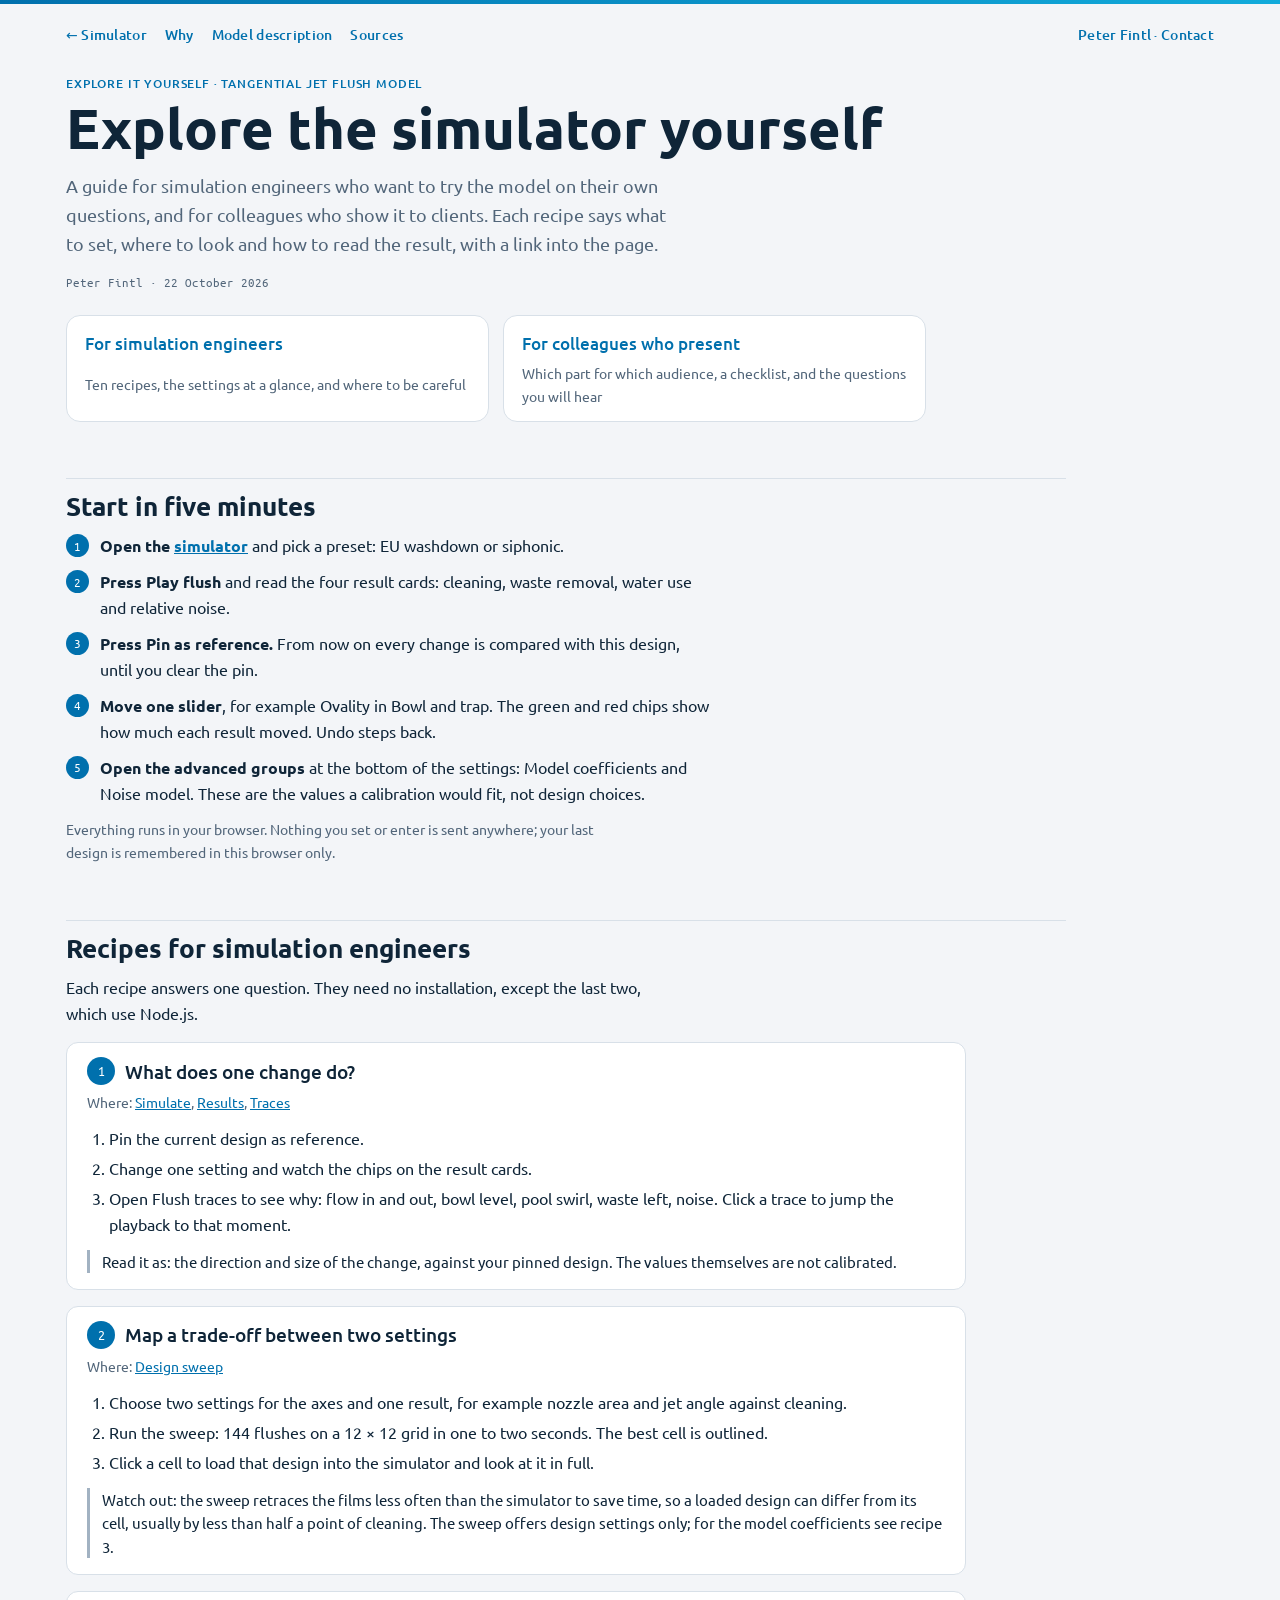
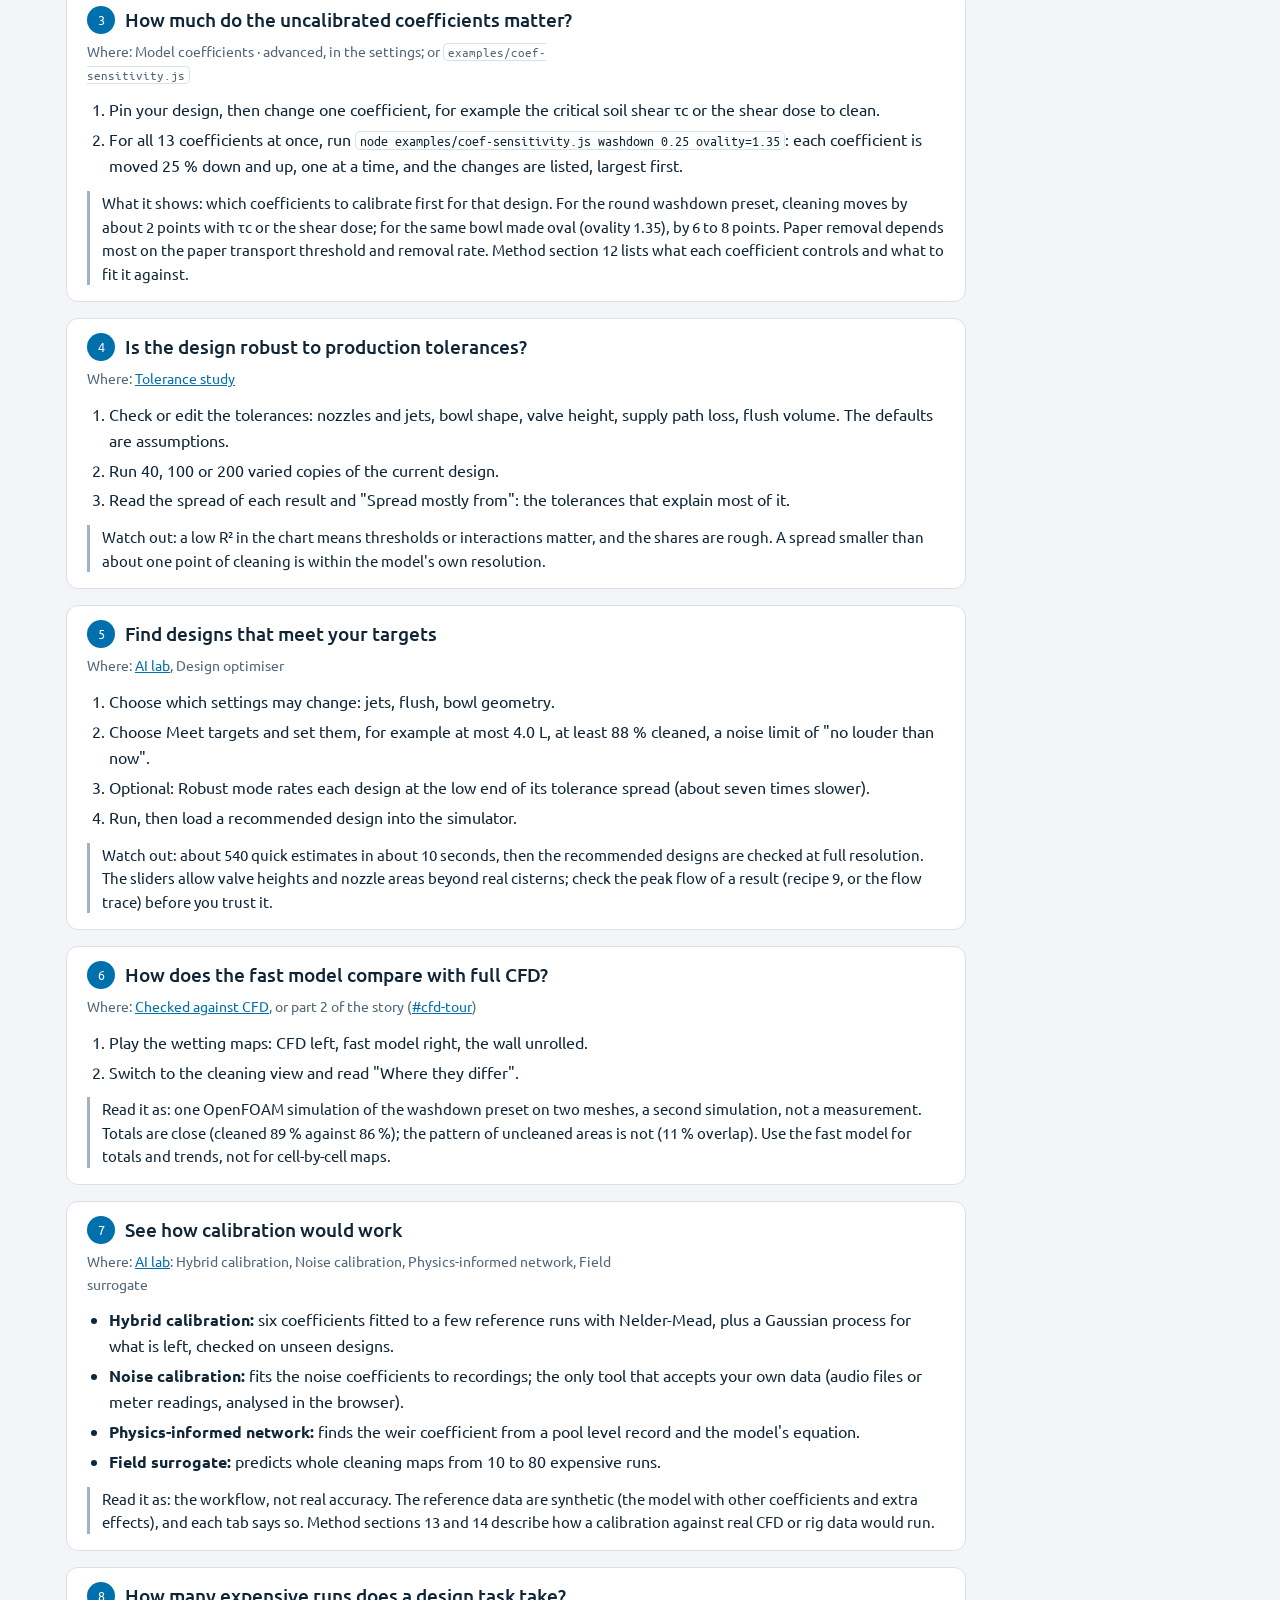
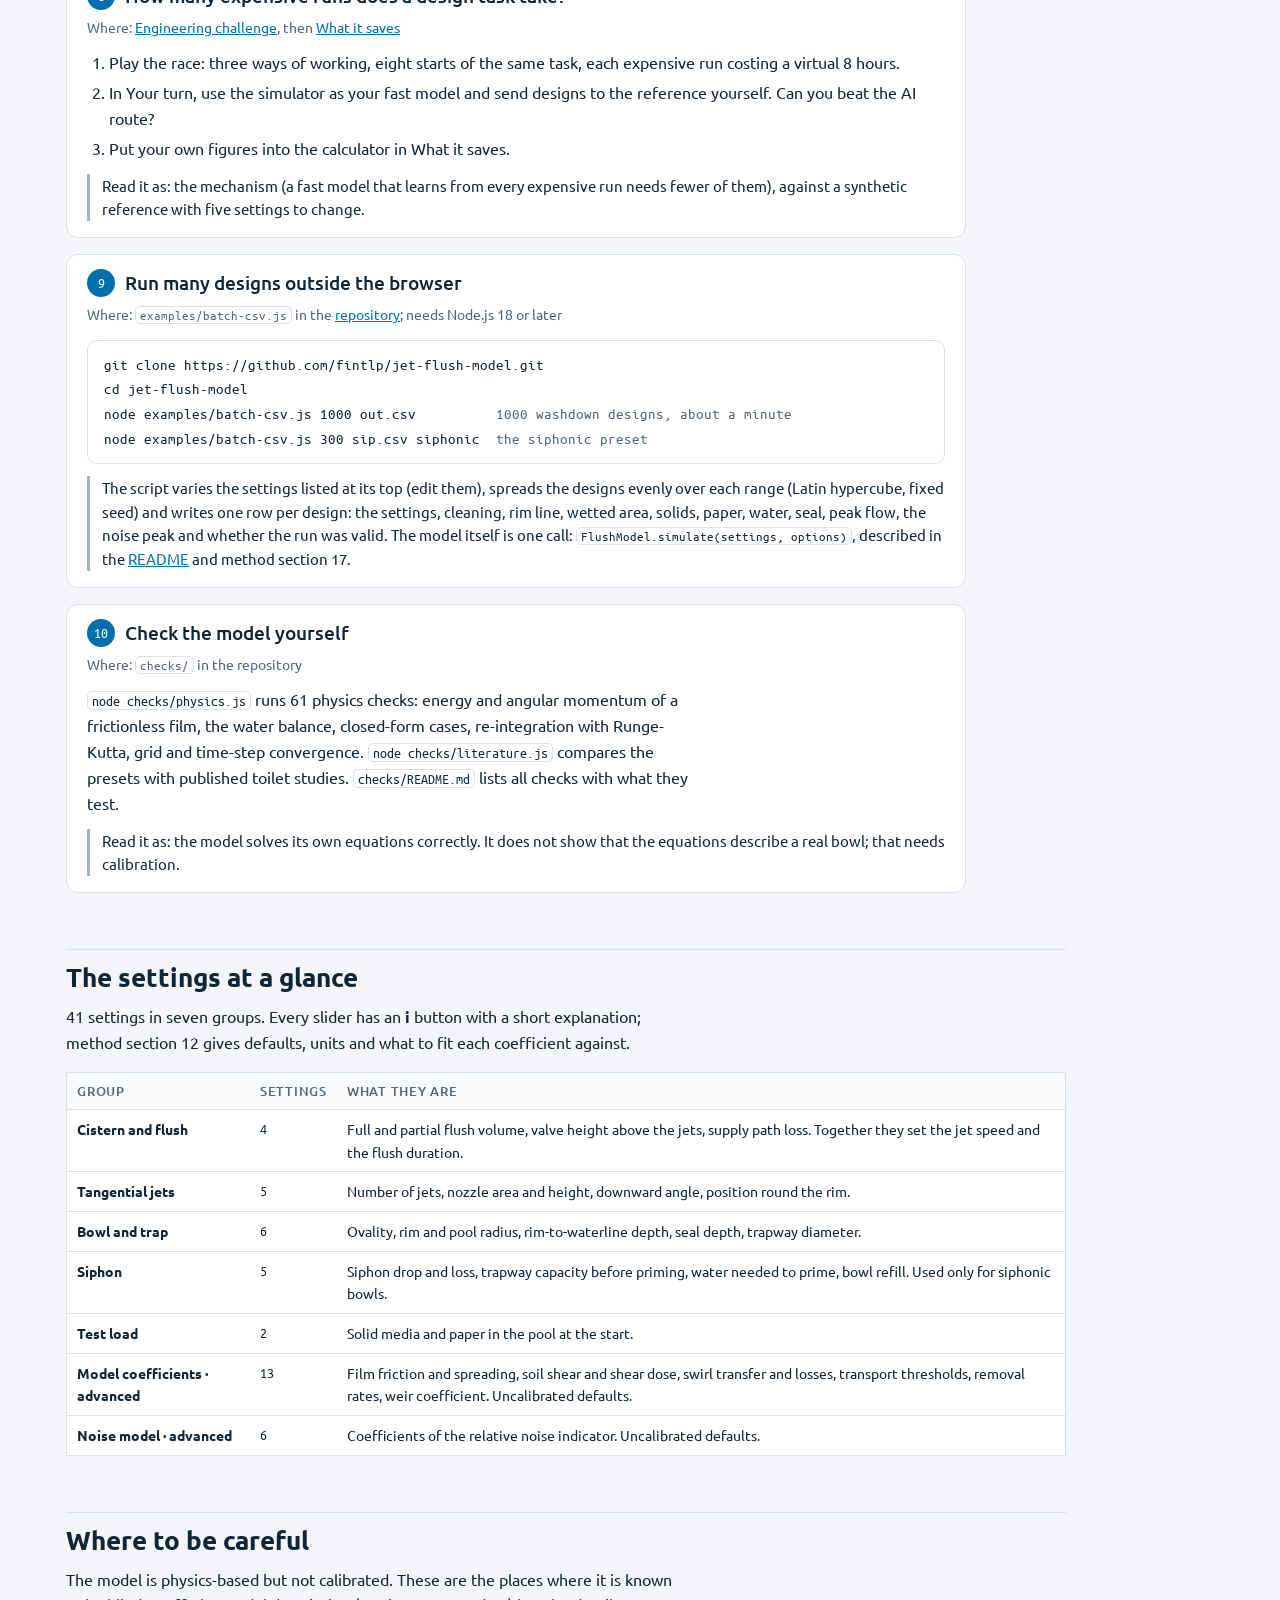
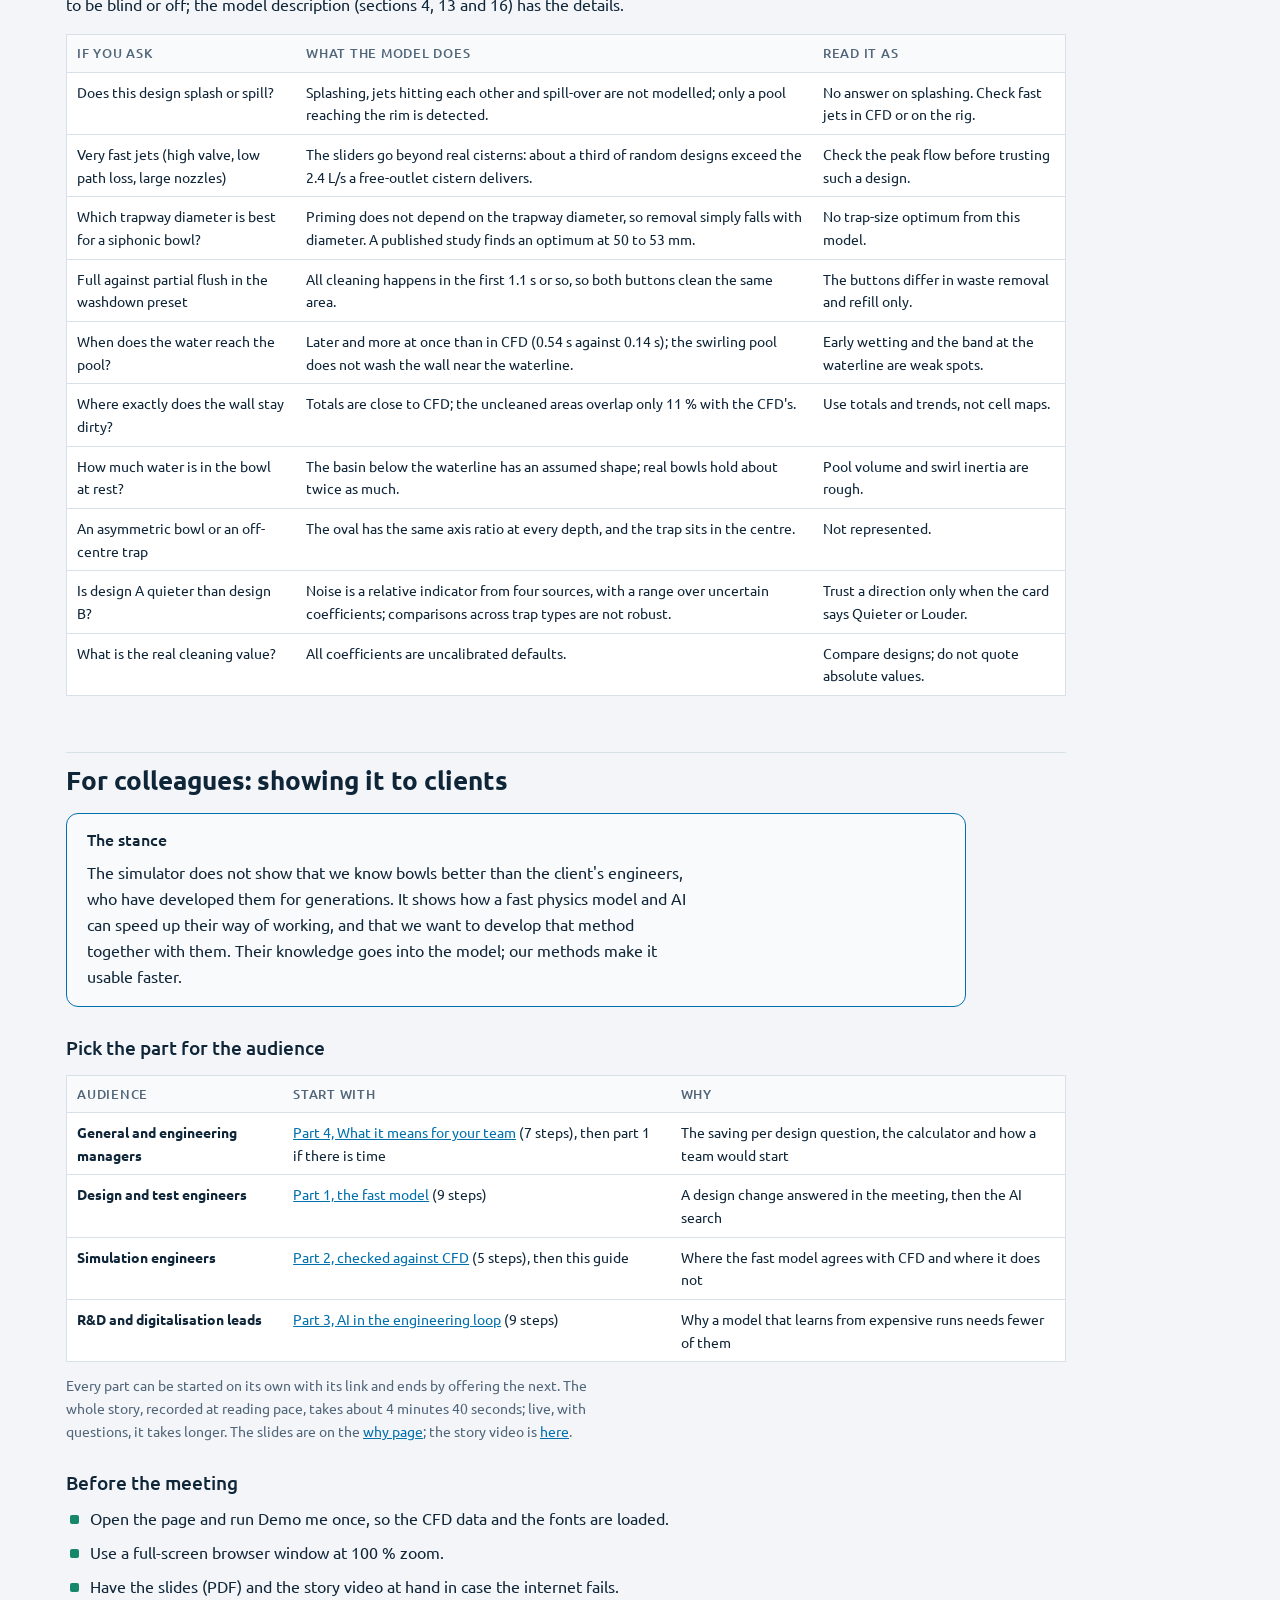
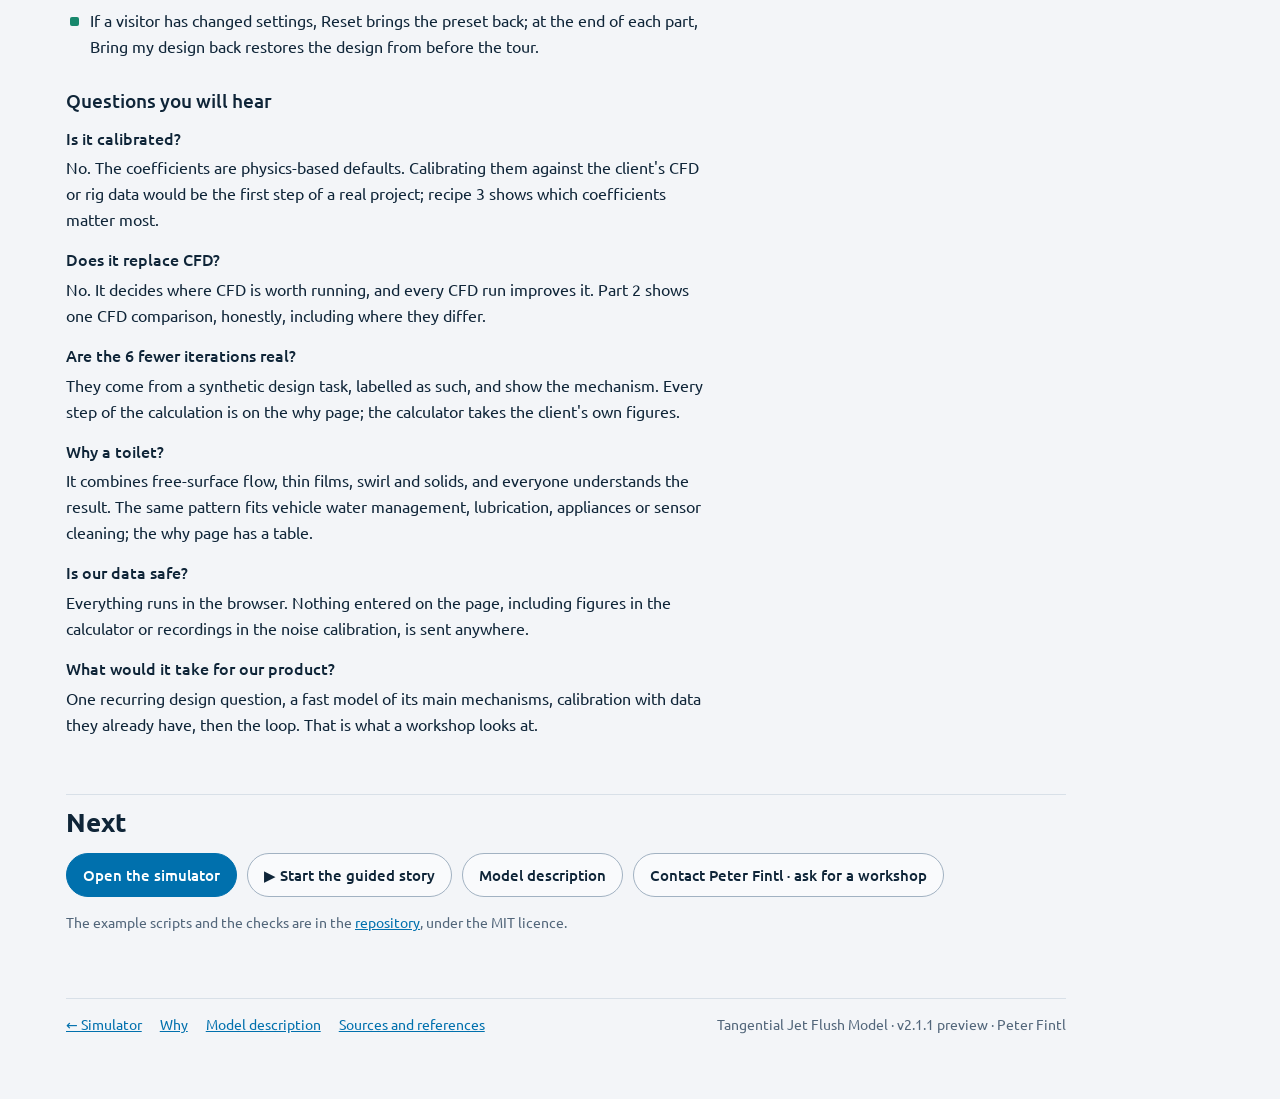
==== explore.html @ 664c4a7e "Preview 2.1.1: Explore it yourself guide and example scripts - explore.html: ten recipes for simulat" ====
<!doctype html>
<html lang="en">
<head>
<meta charset="utf-8">
<meta name="viewport" content="width=device-width, initial-scale=1, viewport-fit=cover">
<meta name="description" content="A guide to the Tangential Jet Flush Model for simulation engineers and for colleagues who present it: ten recipes, the settings, where to be careful, and a demo playbook.">
<title>Explore It Yourself</title>
<link rel="icon" href="data:image/svg+xml,%3Csvg xmlns=%22http://www.w3.org/2000/svg%22 viewBox=%220 0 32 32%22%3E%3Ccircle cx=%2216%22 cy=%2216%22 r=%2215%22 fill=%22%230070ad%22/%3E%3Cpath d=%22M9 13a7 7 0 0 0 14 0%22 fill=%22none%22 stroke=%22%23fff%22 stroke-width=%223%22 stroke-linecap=%22round%22/%3E%3C/svg%3E">
<link rel="preload" href="fonts/ubuntu-latin-400-normal.woff2" as="font" type="font/woff2" crossorigin>
<link rel="preload" href="fonts/ubuntu-latin-500-normal.woff2" as="font" type="font/woff2" crossorigin>
<link rel="stylesheet" href="fonts/fonts.css">
<style>
/* Layout: technical report. Narrow reading column with a sticky contents rail on wide screens; equations and tables sit in their own blocks. */
:root{
  --bg:#f3f5f8; --surface:#f9fafc; --raised:#ffffff; --ink:#0f2538; --muted:#52667a; --line:#d8e0e8; --line-strong:#a2b2c2;
  --accent:#0070ad; --water:#3a8db6; --water-soft:#d6e9f2; --clean:#17876c; --solid:#8a5a2b; --warn:#8f5b08;
  --f-display:"Ubuntu",system-ui,-apple-system,"Segoe UI",sans-serif;
  --f-body:"Ubuntu",system-ui,-apple-system,"Segoe UI",sans-serif;
  --f-mono:"Ubuntu Mono",ui-monospace,SFMono-Regular,Menlo,Consolas,monospace;
  --brand-1:#0070ad; --brand-2:#12abdb;
}
@media (prefers-color-scheme: dark){ :root:not([data-theme="light"]){
  --bg:#08131d; --surface:#0d1b28; --raised:#122333; --ink:#e4ecf3; --muted:#8fa3b5; --line:#1c3044; --line-strong:#3e5a72;
  --accent:#12abdb; --water:#4aa5d2; --water-soft:#1c3a48; --clean:#35b58e; --solid:#c48b52; --warn:#e2a646; color-scheme:dark } }
:root[data-theme="dark"]{
  --bg:#08131d; --surface:#0d1b28; --raised:#122333; --ink:#e4ecf3; --muted:#8fa3b5; --line:#1c3044; --line-strong:#3e5a72;
  --accent:#12abdb; --water:#4aa5d2; --water-soft:#1c3a48; --clean:#35b58e; --solid:#c48b52; --warn:#e2a646; color-scheme:dark }
*{box-sizing:border-box}
html{-webkit-text-size-adjust:100%}
body{margin:0;background:var(--bg);color:var(--ink);font-family:var(--f-body);font-size:16px;line-height:1.62}
.wrap{max-width:1180px;margin:0 auto;padding-left:max(16px, env(safe-area-inset-left, 0px));padding-right:max(16px, env(safe-area-inset-right, 0px));padding-block:20px 64px}
a{color:var(--accent)}
.site{display:flex;justify-content:space-between;gap:12px;flex-wrap:wrap;margin-bottom:22px;font-family:var(--f-display);font-weight:500;font-size:14px;letter-spacing:.02em}
.site a{text-decoration:none}
.site a:hover{text-decoration:underline}
h1,h2,h3,h4{font-family:var(--f-display);text-wrap:balance;line-height:1.15;margin:0}
h1{font-size:clamp(30px,4vw,44px);font-weight:700}
h2{font-size:26px;font-weight:700;margin-top:56px;padding-top:12px;border-top:1px solid var(--line)}
h3{font-size:19px;font-weight:500;margin-top:30px}
h4{font-size:16px;font-weight:500;margin-top:20px}
p,ul,ol{margin:12px 0 0;max-width:68ch}
li{margin-top:4px}
.eyebrow{font-family:var(--f-display);font-weight:500;font-size:12px;letter-spacing:.09em;text-transform:uppercase;color:var(--muted)}
.lede{font-size:18px;color:var(--muted);max-width:62ch;margin-top:12px}
.meta{font-family:var(--f-mono);font-size:13px;color:var(--muted);margin-top:14px}
.layout{display:grid;grid-template-columns:230px minmax(0,1fr);gap:48px;margin-top:34px;align-items:start}
@media (max-width:900px){ .layout{grid-template-columns:minmax(0,1fr)} .toc{position:static!important;max-height:none!important} }
.toc{position:sticky;top:calc(env(safe-area-inset-top, 0px) + 16px);max-height:calc(100vh - 32px);overflow:auto;font-size:14px;border-left:1px solid var(--line);padding-left:14px}
.toc ol{list-style:none;padding:0;margin:8px 0 0}
.toc li{margin:6px 0}
.toc a{text-decoration:none;color:var(--ink)}
.toc a:hover{color:var(--accent)}
.toc .n{font-family:var(--f-mono);color:var(--muted);margin-right:6px;font-size:12.5px}
main{min-width:0}
main > section:first-child h2{margin-top:0}
.box{background:var(--surface);border:1px solid var(--line);border-radius:12px;padding:16px 20px;margin-top:18px;max-width:72ch}
.box h4{margin-top:0}
.box.note{border-color:var(--warn)}
.eq{font-family:var(--f-mono);font-size:14.5px;background:var(--raised);border:1px solid var(--line);border-radius:10px;padding:12px 16px;margin-top:14px;max-width:72ch;overflow-x:auto;white-space:pre;line-height:1.7}
.eq .c{color:var(--muted)}
code{font-family:var(--f-mono);font-size:.9em;background:var(--raised);border:1px solid var(--line);border-radius:5px;padding:0 4px}
.sym{font-style:italic;font-family:var(--f-body)}
.tablewrap{overflow-x:auto;margin-top:16px;max-width:100%}
table{border-collapse:collapse;font-size:14px;min-width:640px;width:100%;background:var(--raised);border:1px solid var(--line)}
th,td{text-align:left;padding:8px 10px;border-bottom:1px solid var(--line);vertical-align:top}
th{font-family:var(--f-display);font-weight:500;font-size:12.5px;letter-spacing:.06em;text-transform:uppercase;color:var(--muted);background:var(--surface)}
td.num{font-family:var(--f-mono);font-variant-numeric:tabular-nums;white-space:nowrap}
figure{margin:20px 0 0;max-width:100%}
figcaption{font-size:13.5px;color:var(--muted);margin-top:8px;max-width:72ch}
.diagram{overflow-x:auto;background:var(--raised);border:1px solid var(--line);border-radius:12px;padding:12px}
.diagram svg{display:block;min-width:720px;width:100%;height:auto}
.d-box{fill:var(--surface);stroke:var(--line-strong);stroke-width:1.2}
.d-box.out{fill:var(--water-soft);stroke:var(--water)}
.d-t{fill:var(--ink);font-family:var(--f-display);font-weight:500;font-size:15px}
.d-s{fill:var(--muted);font-family:var(--f-mono);font-size:11.5px}
.d-a{stroke:var(--muted);stroke-width:1.4;fill:none}
.d-ah{fill:var(--muted)}
.d-fb{stroke:var(--accent);stroke-width:1.4;fill:none;stroke-dasharray:5 4}
.d-l{fill:var(--accent);font-family:var(--f-mono);font-size:11.5px}
.steps{counter-reset:st;list-style:none;padding:0;max-width:72ch}
.steps li{counter-increment:st;position:relative;padding-left:34px;margin-top:10px}
.steps li::before{content:counter(st);position:absolute;left:0;top:1px;width:23px;height:23px;border-radius:50%;background:var(--accent);color:var(--raised);font-family:var(--f-mono);font-size:12.5px;display:grid;place-items:center}
.foot{margin-top:64px;padding-top:14px;border-top:1px solid var(--line);font-size:14px;color:var(--muted);display:flex;flex-wrap:wrap;gap:8px 20px;justify-content:space-between}
:focus-visible{outline:2px solid var(--accent);outline-offset:2px}
.navl{display:inline-flex;gap:18px;flex-wrap:wrap}
.why-hero{max-width:860px}
.why-hero h1{font-size:clamp(34px,5vw,56px)}
.why{max-width:1000px;margin-top:10px}
.why section{margin-top:8px}
.why h2{max-width:none}
.statrow{display:grid;grid-template-columns:repeat(3,minmax(0,1fr));gap:14px;margin-top:22px;max-width:900px}
@media (max-width:720px){ .statrow{grid-template-columns:minmax(0,1fr)} }
.loop{max-width:900px;margin-top:18px;display:grid;gap:10px}
.loop-row{display:grid;grid-template-columns:minmax(150px,240px) 1fr auto;gap:12px;align-items:center}
@media (max-width:720px){ .loop-row{grid-template-columns:1fr auto} .loop-row .loop-l{grid-column:1 / -1} }
.loop-l{font-size:14px}
.loop-bar{display:flex;gap:3px;flex-wrap:nowrap;min-height:22px}
.loop-bar i{display:block;flex:0 0 auto;width:calc((100% - 33px) / 12);height:22px;border-radius:4px;background:var(--solid)}
.loop-bar.ai i{background:var(--accent)}
.loop-bar i.half{width:calc((100% - 33px) / 24)}
.loop-v{font-weight:500;font-variant-numeric:tabular-nums;min-width:5.5em;text-align:right}
.loop-scale{display:flex;justify-content:space-between;gap:12px;flex-wrap:wrap;font-size:12.5px;color:var(--muted)}
.stat{background:var(--raised);border:1px solid var(--line);border-radius:12px;padding:14px 16px;display:grid;gap:6px}
.stat .v{font-family:var(--f-display);font-weight:700;font-size:32px;line-height:1;color:var(--accent);font-variant-numeric:tabular-nums}
.stat .l{font-size:13.5px;color:var(--muted)}
.funnel{margin-top:20px}
.funnel svg{display:block;width:100%;height:auto;max-width:900px;min-width:620px}
.funnel{overflow-x:auto}
.f-band{stroke:none}
.f-band.b1{fill:var(--water-soft)}
.f-band.b2{fill:color-mix(in srgb, var(--accent) 22%, var(--raised))}
.f-band.b3{fill:color-mix(in srgb, var(--clean) 26%, var(--raised))}
.f-t{fill:var(--ink);font-family:var(--f-display);font-weight:500;font-size:17px}
.f-s{fill:var(--muted);font-family:var(--f-mono);font-size:12px}
.f-l{fill:var(--accent);font-family:var(--f-mono);font-size:12px}
.f-n{fill:var(--muted);font-family:var(--f-body);font-size:12.5px}
.f-fb{fill:none;stroke:var(--accent);stroke-width:1.6;stroke-dasharray:6 5}
.f-ah{fill:var(--accent)}
.tiers,.phases{display:grid;grid-template-columns:repeat(3,minmax(0,1fr));gap:16px;margin-top:20px}
@media (max-width:820px){ .tiers,.phases{grid-template-columns:minmax(0,1fr)} }
.tier,.phase{background:var(--raised);border:1px solid var(--line);border-radius:12px;padding:16px 18px;min-width:0}
.tier h3{margin-top:0}
.tier p,.phase p{font-size:15px}
.ph{display:inline-block;font-family:var(--f-display);font-weight:700;font-size:13px;letter-spacing:.08em;text-transform:uppercase;color:var(--accent)}
.note{font-size:14px;color:var(--muted)}
.ticks{list-style:none;padding:0;max-width:72ch}
.ticks li{position:relative;padding-left:24px;margin-top:8px}
.ticks li::before{content:"";position:absolute;left:4px;top:.55em;width:9px;height:9px;border-radius:2px;background:var(--clean)}
.uses{display:grid;grid-template-columns:repeat(auto-fit,minmax(240px,1fr));gap:12px;margin-top:18px}
.uses div{background:var(--raised);border:1px solid var(--line);border-radius:10px;padding:12px 14px;display:grid;gap:3px}
.uses b{font-family:var(--f-display);font-weight:500}
.uses span{font-size:14px;color:var(--muted)}
.cta{border-top:0}
.cta-row{display:flex;flex-wrap:wrap;gap:10px;margin-top:16px}
.btn{display:inline-block;border:1px solid var(--line-strong);background:var(--surface);color:var(--ink);border-radius:9px;padding:9px 16px;font-family:var(--f-display);font-weight:500;font-size:15px;text-decoration:none}
.btn:hover{border-color:var(--accent)}
.btn.primary{background:var(--accent);border-color:var(--accent);color:var(--raised)}
.muted{color:var(--muted);font-size:14px;margin-top:14px}
.stat{align-content:start}
details.calc{margin-top:4px;font-size:13.5px}
details.calc summary{cursor:pointer;color:var(--accent);font-weight:500;min-height:24px}
details.calc p,details.calc ul{margin-top:8px;max-width:none}
details.calc ul{padding-left:18px}
details.calc table.races{min-width:0;font-size:13px}
details.calc table.races th,details.calc table.races td{padding:4px 6px}
details.calc tr.tot td{font-weight:500;border-top:2px solid var(--line-strong)}
@media (min-width:721px){ .statrow:has(details[open]){align-items:start} }
.box.clocks p{margin-top:8px}
table.map{min-width:720px}
table.map td{font-size:14px}

/* Capgemini-inspired look: Ubuntu, brand blues, a thin brand gradient across the top, pill-shaped buttons */
body::before{content:"";display:block;height:4px;background:linear-gradient(90deg,var(--brand-1),var(--brand-2))}
h1,h2,h3,h4{letter-spacing:0}
.eyebrow{color:var(--accent);letter-spacing:.07em}
.btn{border-radius:999px}

/* explore page */
.paths{display:grid;grid-template-columns:repeat(2,minmax(0,1fr));gap:14px;margin-top:22px;max-width:900px}
@media (max-width:720px){ .paths{grid-template-columns:minmax(0,1fr)} }
.path{display:grid;gap:4px;background:var(--raised);border:1px solid var(--line);border-radius:14px;padding:14px 18px;text-decoration:none;color:var(--ink)}
.path:hover{border-color:var(--accent)}
.path b{font-family:var(--f-display);font-weight:500;font-size:17px;color:var(--accent)}
.path span{font-size:14px;color:var(--muted)}
.recipe{background:var(--raised);border:1px solid var(--line);border-radius:12px;padding:14px 20px 16px;margin-top:16px;max-width:900px}
.recipe h3{margin-top:0;display:flex;align-items:center;gap:10px}
.rn{display:inline-grid;place-items:center;width:28px;height:28px;border-radius:50%;background:var(--accent);color:var(--raised);font-family:var(--f-mono);font-size:14px;flex:0 0 auto}
.recipe .where{font-size:14px;color:var(--muted);margin-top:6px}
.recipe ol,.recipe ul{padding-left:22px;max-width:none}
.recipe .read{font-size:14.5px;border-left:3px solid var(--line-strong);padding-left:12px;max-width:none}
.recipe .eq{max-width:none}
table.map{min-width:680px}
table.map td{font-size:14px}
.box.stance{border-color:var(--accent);max-width:900px}
dl.qa{max-width:72ch;margin-top:12px}
dl.qa dt{font-family:var(--f-display);font-weight:500;margin-top:14px}
dl.qa dd{margin:4px 0 0;color:var(--ink)}
</style>
</head>
<body>
<div class="wrap">
  <nav class="site" aria-label="Site">
    <span class="navl"><a href="./">← Simulator</a><a href="why.html">Why</a><a href="method.html">Model description</a><a href="sources.html">Sources</a></span>
    <a href="https://fintlp.github.io/latest-news/#contact" target="_blank" rel="noopener">Peter Fintl · Contact</a>
  </nav>

  <header class="why-hero">
    <span class="eyebrow">Explore it yourself · Tangential Jet Flush Model</span>
    <h1>Explore the simulator yourself</h1>
    <p class="lede">A guide for simulation engineers who want to try the model on their own questions, and for colleagues who show it to clients. Each recipe says what to set, where to look and how to read the result, with a link into the page.</p>
    <p class="meta">Peter Fintl · 22 October 2026</p>
    <div class="paths">
      <a class="path" href="#recipes"><b>For simulation engineers</b><span>Ten recipes, the settings at a glance, and where to be careful</span></a>
      <a class="path" href="#present"><b>For colleagues who present</b><span>Which part for which audience, a checklist, and the questions you will hear</span></a>
    </div>
  </header>

  <div class="why">
    <section id="start">
      <h2>Start in five minutes</h2>
      <ol class="steps">
        <li><b>Open the <a href="./">simulator</a></b> and pick a preset: EU washdown or siphonic.</li>
        <li><b>Press Play flush</b> and read the four result cards: cleaning, waste removal, water use and relative noise.</li>
        <li><b>Press Pin as reference.</b> From now on every change is compared with this design, until you clear the pin.</li>
        <li><b>Move one slider</b>, for example Ovality in Bowl and trap. The green and red chips show how much each result moved. Undo steps back.</li>
        <li><b>Open the advanced groups</b> at the bottom of the settings: Model coefficients and Noise model. These are the values a calibration would fit, not design choices.</li>
      </ol>
      <p class="note">Everything runs in your browser. Nothing you set or enter is sent anywhere; your last design is remembered in this browser only.</p>
    </section>

    <section id="recipes">
      <h2>Recipes for simulation engineers</h2>
      <p>Each recipe answers one question. They need no installation, except the last two, which use Node.js.</p>

      <div class="recipe" id="r-one">
        <h3><span class="rn">1</span>What does one change do?</h3>
        <p class="where">Where: <a href="./#sim">Simulate</a>, <a href="./#results">Results</a>, <a href="./#traces">Traces</a></p>
        <ol>
          <li>Pin the current design as reference.</li>
          <li>Change one setting and watch the chips on the result cards.</li>
          <li>Open Flush traces to see why: flow in and out, bowl level, pool swirl, waste left, noise. Click a trace to jump the playback to that moment.</li>
        </ol>
        <p class="read">Read it as: the direction and size of the change, against your pinned design. The values themselves are not calibrated.</p>
      </div>

      <div class="recipe" id="r-sweep">
        <h3><span class="rn">2</span>Map a trade-off between two settings</h3>
        <p class="where">Where: <a href="./#sweep">Design sweep</a></p>
        <ol>
          <li>Choose two settings for the axes and one result, for example nozzle area and jet angle against cleaning.</li>
          <li>Run the sweep: 144 flushes on a 12 × 12 grid in one to two seconds. The best cell is outlined.</li>
          <li>Click a cell to load that design into the simulator and look at it in full.</li>
        </ol>
        <p class="read">Watch out: the sweep retraces the films less often than the simulator to save time, so a loaded design can differ from its cell, usually by less than half a point of cleaning. The sweep offers design settings only; for the model coefficients see recipe 3.</p>
      </div>

      <div class="recipe" id="r-coef">
        <h3><span class="rn">3</span>How much do the uncalibrated coefficients matter?</h3>
        <p class="where">Where: Model coefficients · advanced, in the settings; or <code>examples/coef-sensitivity.js</code></p>
        <ol>
          <li>Pin your design, then change one coefficient, for example the critical soil shear τc or the shear dose to clean.</li>
          <li>For all 13 coefficients at once, run <code>node examples/coef-sensitivity.js washdown 0.25 ovality=1.35</code>: each coefficient is moved 25 % down and up, one at a time, and the changes are listed, largest first.</li>
        </ol>
        <p class="read">What it shows: which coefficients to calibrate first for that design. For the round washdown preset, cleaning moves by about 2 points with τc or the shear dose; for the same bowl made oval (ovality 1.35), by 6 to 8 points. Paper removal depends most on the paper transport threshold and removal rate. Method section 12 lists what each coefficient controls and what to fit it against.</p>
      </div>

      <div class="recipe" id="r-tol">
        <h3><span class="rn">4</span>Is the design robust to production tolerances?</h3>
        <p class="where">Where: <a href="./#tolerance">Tolerance study</a></p>
        <ol>
          <li>Check or edit the tolerances: nozzles and jets, bowl shape, valve height, supply path loss, flush volume. The defaults are assumptions.</li>
          <li>Run 40, 100 or 200 varied copies of the current design.</li>
          <li>Read the spread of each result and "Spread mostly from": the tolerances that explain most of it.</li>
        </ol>
        <p class="read">Watch out: a low R² in the chart means thresholds or interactions matter, and the shares are rough. A spread smaller than about one point of cleaning is within the model's own resolution.</p>
      </div>

      <div class="recipe" id="r-opt">
        <h3><span class="rn">5</span>Find designs that meet your targets</h3>
        <p class="where">Where: <a href="./#ai-lab">AI lab</a>, Design optimiser</p>
        <ol>
          <li>Choose which settings may change: jets, flush, bowl geometry.</li>
          <li>Choose Meet targets and set them, for example at most 4.0 L, at least 88 % cleaned, a noise limit of "no louder than now".</li>
          <li>Optional: Robust mode rates each design at the low end of its tolerance spread (about seven times slower).</li>
          <li>Run, then load a recommended design into the simulator.</li>
        </ol>
        <p class="read">Watch out: about 540 quick estimates in about 10 seconds, then the recommended designs are checked at full resolution. The sliders allow valve heights and nozzle areas beyond real cisterns; check the peak flow of a result (recipe 9, or the flow trace) before you trust it.</p>
      </div>

      <div class="recipe" id="r-cfd">
        <h3><span class="rn">6</span>How does the fast model compare with full CFD?</h3>
        <p class="where">Where: <a href="./#cfd">Checked against CFD</a>, or part 2 of the story (<a href="./#cfd-tour">#cfd-tour</a>)</p>
        <ol>
          <li>Play the wetting maps: CFD left, fast model right, the wall unrolled.</li>
          <li>Switch to the cleaning view and read "Where they differ".</li>
        </ol>
        <p class="read">Read it as: one OpenFOAM simulation of the washdown preset on two meshes, a second simulation, not a measurement. Totals are close (cleaned 89 % against 86 %); the pattern of uncleaned areas is not (11 % overlap). Use the fast model for totals and trends, not for cell-by-cell maps.</p>
      </div>

      <div class="recipe" id="r-cal">
        <h3><span class="rn">7</span>See how calibration would work</h3>
        <p class="where">Where: <a href="./#ai-lab">AI lab</a>: Hybrid calibration, Noise calibration, Physics-informed network, Field surrogate</p>
        <ul>
          <li><b>Hybrid calibration:</b> six coefficients fitted to a few reference runs with Nelder-Mead, plus a Gaussian process for what is left, checked on unseen designs.</li>
          <li><b>Noise calibration:</b> fits the noise coefficients to recordings; the only tool that accepts your own data (audio files or meter readings, analysed in the browser).</li>
          <li><b>Physics-informed network:</b> finds the weir coefficient from a pool level record and the model's equation.</li>
          <li><b>Field surrogate:</b> predicts whole cleaning maps from 10 to 80 expensive runs.</li>
        </ul>
        <p class="read">Read it as: the workflow, not real accuracy. The reference data are synthetic (the model with other coefficients and extra effects), and each tab says so. Method sections 13 and 14 describe how a calibration against real CFD or rig data would run.</p>
      </div>

      <div class="recipe" id="r-ch">
        <h3><span class="rn">8</span>How many expensive runs does a design task take?</h3>
        <p class="where">Where: <a href="./#challenge">Engineering challenge</a>, then <a href="./#value">What it saves</a></p>
        <ol>
          <li>Play the race: three ways of working, eight starts of the same task, each expensive run costing a virtual 8 hours.</li>
          <li>In Your turn, use the simulator as your fast model and send designs to the reference yourself. Can you beat the AI route?</li>
          <li>Put your own figures into the calculator in What it saves.</li>
        </ol>
        <p class="read">Read it as: the mechanism (a fast model that learns from every expensive run needs fewer of them), against a synthetic reference with five settings to change.</p>
      </div>

      <div class="recipe" id="r-node">
        <h3><span class="rn">9</span>Run many designs outside the browser</h3>
        <p class="where">Where: <code>examples/batch-csv.js</code> in the <a href="https://github.com/fintlp/jet-flush-model" target="_blank" rel="noopener">repository</a>; needs Node.js 18 or later</p>
        <div class="eq">git clone https://github.com/fintlp/jet-flush-model.git
cd jet-flush-model
node examples/batch-csv.js 1000 out.csv          <span class="c">1000 washdown designs, about a minute</span>
node examples/batch-csv.js 300 sip.csv siphonic  <span class="c">the siphonic preset</span></div>
        <p class="read">The script varies the settings listed at its top (edit them), spreads the designs evenly over each range (Latin hypercube, fixed seed) and writes one row per design: the settings, cleaning, rim line, wetted area, solids, paper, water, seal, peak flow, the noise peak and whether the run was valid. The model itself is one call: <code>FlushModel.simulate(settings, options)</code>, described in the <a href="https://github.com/fintlp/jet-flush-model#run-it-locally" target="_blank" rel="noopener">README</a> and method section 17.</p>
      </div>

      <div class="recipe" id="r-checks">
        <h3><span class="rn">10</span>Check the model yourself</h3>
        <p class="where">Where: <code>checks/</code> in the repository</p>
        <p><code>node checks/physics.js</code> runs 61 physics checks: energy and angular momentum of a frictionless film, the water balance, closed-form cases, re-integration with Runge-Kutta, grid and time-step convergence. <code>node checks/literature.js</code> compares the presets with published toilet studies. <code>checks/README.md</code> lists all checks with what they test.</p>
        <p class="read">Read it as: the model solves its own equations correctly. It does not show that the equations describe a real bowl; that needs calibration.</p>
      </div>
    </section>

    <section id="settings">
      <h2>The settings at a glance</h2>
      <p>41 settings in seven groups. Every slider has an <b>i</b> button with a short explanation; method section 12 gives defaults, units and what to fit each coefficient against.</p>
      <div class="tablewrap"><table class="map">
        <thead><tr><th>Group</th><th>Settings</th><th>What they are</th></tr></thead>
        <tbody>
          <tr><td><b>Cistern and flush</b></td><td class="num">4</td><td>Full and partial flush volume, valve height above the jets, supply path loss. Together they set the jet speed and the flush duration.</td></tr>
          <tr><td><b>Tangential jets</b></td><td class="num">5</td><td>Number of jets, nozzle area and height, downward angle, position round the rim.</td></tr>
          <tr><td><b>Bowl and trap</b></td><td class="num">6</td><td>Ovality, rim and pool radius, rim-to-waterline depth, seal depth, trapway diameter.</td></tr>
          <tr><td><b>Siphon</b></td><td class="num">5</td><td>Siphon drop and loss, trapway capacity before priming, water needed to prime, bowl refill. Used only for siphonic bowls.</td></tr>
          <tr><td><b>Test load</b></td><td class="num">2</td><td>Solid media and paper in the pool at the start.</td></tr>
          <tr><td><b>Model coefficients · advanced</b></td><td class="num">13</td><td>Film friction and spreading, soil shear and shear dose, swirl transfer and losses, transport thresholds, removal rates, weir coefficient. Uncalibrated defaults.</td></tr>
          <tr><td><b>Noise model · advanced</b></td><td class="num">6</td><td>Coefficients of the relative noise indicator. Uncalibrated defaults.</td></tr>
        </tbody>
      </table></div>
    </section>

    <section id="careful">
      <h2>Where to be careful</h2>
      <p>The model is physics-based but not calibrated. These are the places where it is known to be blind or off; the model description (sections 4, 13 and 16) has the details.</p>
      <div class="tablewrap"><table class="map">
        <thead><tr><th>If you ask</th><th>What the model does</th><th>Read it as</th></tr></thead>
        <tbody>
          <tr><td>Does this design splash or spill?</td><td>Splashing, jets hitting each other and spill-over are not modelled; only a pool reaching the rim is detected.</td><td>No answer on splashing. Check fast jets in CFD or on the rig.</td></tr>
          <tr><td>Very fast jets (high valve, low path loss, large nozzles)</td><td>The sliders go beyond real cisterns: about a third of random designs exceed the 2.4 L/s a free-outlet cistern delivers.</td><td>Check the peak flow before trusting such a design.</td></tr>
          <tr><td>Which trapway diameter is best for a siphonic bowl?</td><td>Priming does not depend on the trapway diameter, so removal simply falls with diameter. A published study finds an optimum at 50 to 53 mm.</td><td>No trap-size optimum from this model.</td></tr>
          <tr><td>Full against partial flush in the washdown preset</td><td>All cleaning happens in the first 1.1 s or so, so both buttons clean the same area.</td><td>The buttons differ in waste removal and refill only.</td></tr>
          <tr><td>When does the water reach the pool?</td><td>Later and more at once than in CFD (0.54 s against 0.14 s); the swirling pool does not wash the wall near the waterline.</td><td>Early wetting and the band at the waterline are weak spots.</td></tr>
          <tr><td>Where exactly does the wall stay dirty?</td><td>Totals are close to CFD; the uncleaned areas overlap only 11 % with the CFD's.</td><td>Use totals and trends, not cell maps.</td></tr>
          <tr><td>How much water is in the bowl at rest?</td><td>The basin below the waterline has an assumed shape; real bowls hold about twice as much.</td><td>Pool volume and swirl inertia are rough.</td></tr>
          <tr><td>An asymmetric bowl or an off-centre trap</td><td>The oval has the same axis ratio at every depth, and the trap sits in the centre.</td><td>Not represented.</td></tr>
          <tr><td>Is design A quieter than design B?</td><td>Noise is a relative indicator from four sources, with a range over uncertain coefficients; comparisons across trap types are not robust.</td><td>Trust a direction only when the card says Quieter or Louder.</td></tr>
          <tr><td>What is the real cleaning value?</td><td>All coefficients are uncalibrated defaults.</td><td>Compare designs; do not quote absolute values.</td></tr>
        </tbody>
      </table></div>
    </section>

    <section id="present">
      <h2>For colleagues: showing it to clients</h2>
      <div class="box stance">
        <h4>The stance</h4>
        <p>The simulator does not show that we know bowls better than the client's engineers, who have developed them for generations. It shows how a fast physics model and AI can speed up their way of working, and that we want to develop that method together with them. Their knowledge goes into the model; our methods make it usable faster.</p>
      </div>

      <h3>Pick the part for the audience</h3>
      <div class="tablewrap"><table class="map">
        <thead><tr><th>Audience</th><th>Start with</th><th>Why</th></tr></thead>
        <tbody>
          <tr><td><b>General and engineering managers</b></td><td><a href="./#value-tour">Part 4, What it means for your team</a> (7 steps), then part 1 if there is time</td><td>The saving per design question, the calculator and how a team would start</td></tr>
          <tr><td><b>Design and test engineers</b></td><td><a href="./#demo">Part 1, the fast model</a> (9 steps)</td><td>A design change answered in the meeting, then the AI search</td></tr>
          <tr><td><b>Simulation engineers</b></td><td><a href="./#cfd-tour">Part 2, checked against CFD</a> (5 steps), then this guide</td><td>Where the fast model agrees with CFD and where it does not</td></tr>
          <tr><td><b>R&amp;D and digitalisation leads</b></td><td><a href="./#challenge-tour">Part 3, AI in the engineering loop</a> (9 steps)</td><td>Why a model that learns from expensive runs needs fewer of them</td></tr>
        </tbody>
      </table></div>
      <p class="note">Every part can be started on its own with its link and ends by offering the next. The whole story, recorded at reading pace, takes about 4 minutes 40 seconds; live, with questions, it takes longer. The slides are on the <a href="why.html#next">why page</a>; the story video is <a href="media/demo-walkthrough.mp4" target="_blank" rel="noopener">here</a>.</p>

      <h3>Before the meeting</h3>
      <ul class="ticks">
        <li>Open the page and run Demo me once, so the CFD data and the fonts are loaded.</li>
        <li>Use a full-screen browser window at 100 % zoom.</li>
        <li>Have the slides (PDF) and the story video at hand in case the internet fails.</li>
        <li>If a visitor has changed settings, Reset brings the preset back; at the end of each part, Bring my design back restores the design from before the tour.</li>
      </ul>

      <h3>Questions you will hear</h3>
      <dl class="qa">
        <dt>Is it calibrated?</dt><dd>No. The coefficients are physics-based defaults. Calibrating them against the client's CFD or rig data would be the first step of a real project; recipe 3 shows which coefficients matter most.</dd>
        <dt>Does it replace CFD?</dt><dd>No. It decides where CFD is worth running, and every CFD run improves it. Part 2 shows one CFD comparison, honestly, including where they differ.</dd>
        <dt>Are the 6 fewer iterations real?</dt><dd>They come from a synthetic design task, labelled as such, and show the mechanism. Every step of the calculation is on the why page; the calculator takes the client's own figures.</dd>
        <dt>Why a toilet?</dt><dd>It combines free-surface flow, thin films, swirl and solids, and everyone understands the result. The same pattern fits vehicle water management, lubrication, appliances or sensor cleaning; the why page has a table.</dd>
        <dt>Is our data safe?</dt><dd>Everything runs in the browser. Nothing entered on the page, including figures in the calculator or recordings in the noise calibration, is sent anywhere.</dd>
        <dt>What would it take for our product?</dt><dd>One recurring design question, a fast model of its main mechanisms, calibration with data they already have, then the loop. That is what a workshop looks at.</dd>
      </dl>
    </section>

    <section id="next" class="cta">
      <h2>Next</h2>
      <div class="cta-row">
        <a class="btn primary" href="./">Open the simulator</a>
        <a class="btn" href="./#demo">▶ Start the guided story</a>
        <a class="btn" href="method.html">Model description</a>
        <a class="btn" href="https://fintlp.github.io/latest-news/#contact" target="_blank" rel="noopener">Contact Peter Fintl · ask for a workshop</a>
      </div>
      <p class="muted">The example scripts and the checks are in the <a href="https://github.com/fintlp/jet-flush-model" target="_blank" rel="noopener">repository</a>, under the MIT licence.</p>
    </section>

    <footer class="foot">
      <span class="navl"><a href="./">← Simulator</a><a href="why.html">Why</a><a href="method.html">Model description</a><a href="sources.html">Sources and references</a></span>
      <span>Tangential Jet Flush Model · v2.1.1 preview · Peter Fintl</span>
    </footer>
  </div>
</div>
</body>
</html>
---- fonts/fonts.css ----
/* Ubuntu and Ubuntu Mono, self-hosted (no requests to font services). Files from Fontsource 5.3.0.
   Licence: Ubuntu Font Licence 1.0, see fonts/LICENCE.txt. Only the Latin, Latin Extended and Greek subsets;
   the browser loads a subset only when the page uses one of its characters. */
@font-face{font-family:'Ubuntu';font-style:normal;font-weight:400;font-display:swap;src:url(./ubuntu-greek-400-normal.woff2) format('woff2');unicode-range:U+0370-0377,U+037A-037F,U+0384-038A,U+038C,U+038E-03A1,U+03A3-03FF}
@font-face{font-family:'Ubuntu';font-style:normal;font-weight:400;font-display:swap;src:url(./ubuntu-latin-ext-400-normal.woff2) format('woff2');unicode-range:U+0100-02BA,U+02BD-02C5,U+02C7-02CC,U+02CE-02D7,U+02DD-02FF,U+0304,U+0308,U+0329,U+1D00-1DBF,U+1E00-1E9F,U+1EF2-1EFF,U+2020,U+20A0-20AB,U+20AD-20C0,U+2113,U+2C60-2C7F,U+A720-A7FF}
@font-face{font-family:'Ubuntu';font-style:normal;font-weight:400;font-display:swap;src:url(./ubuntu-latin-400-normal.woff2) format('woff2');unicode-range:U+0000-00FF,U+0131,U+0152-0153,U+02BB-02BC,U+02C6,U+02DA,U+02DC,U+0304,U+0308,U+0329,U+2000-206F,U+20AC,U+2122,U+2191,U+2193,U+2212,U+2215,U+FEFF,U+FFFD}
@font-face{font-family:'Ubuntu';font-style:italic;font-weight:400;font-display:swap;src:url(./ubuntu-greek-400-italic.woff2) format('woff2');unicode-range:U+0370-0377,U+037A-037F,U+0384-038A,U+038C,U+038E-03A1,U+03A3-03FF}
@font-face{font-family:'Ubuntu';font-style:italic;font-weight:400;font-display:swap;src:url(./ubuntu-latin-ext-400-italic.woff2) format('woff2');unicode-range:U+0100-02BA,U+02BD-02C5,U+02C7-02CC,U+02CE-02D7,U+02DD-02FF,U+0304,U+0308,U+0329,U+1D00-1DBF,U+1E00-1E9F,U+1EF2-1EFF,U+2020,U+20A0-20AB,U+20AD-20C0,U+2113,U+2C60-2C7F,U+A720-A7FF}
@font-face{font-family:'Ubuntu';font-style:italic;font-weight:400;font-display:swap;src:url(./ubuntu-latin-400-italic.woff2) format('woff2');unicode-range:U+0000-00FF,U+0131,U+0152-0153,U+02BB-02BC,U+02C6,U+02DA,U+02DC,U+0304,U+0308,U+0329,U+2000-206F,U+20AC,U+2122,U+2191,U+2193,U+2212,U+2215,U+FEFF,U+FFFD}
@font-face{font-family:'Ubuntu';font-style:normal;font-weight:500;font-display:swap;src:url(./ubuntu-greek-500-normal.woff2) format('woff2');unicode-range:U+0370-0377,U+037A-037F,U+0384-038A,U+038C,U+038E-03A1,U+03A3-03FF}
@font-face{font-family:'Ubuntu';font-style:normal;font-weight:500;font-display:swap;src:url(./ubuntu-latin-ext-500-normal.woff2) format('woff2');unicode-range:U+0100-02BA,U+02BD-02C5,U+02C7-02CC,U+02CE-02D7,U+02DD-02FF,U+0304,U+0308,U+0329,U+1D00-1DBF,U+1E00-1E9F,U+1EF2-1EFF,U+2020,U+20A0-20AB,U+20AD-20C0,U+2113,U+2C60-2C7F,U+A720-A7FF}
@font-face{font-family:'Ubuntu';font-style:normal;font-weight:500;font-display:swap;src:url(./ubuntu-latin-500-normal.woff2) format('woff2');unicode-range:U+0000-00FF,U+0131,U+0152-0153,U+02BB-02BC,U+02C6,U+02DA,U+02DC,U+0304,U+0308,U+0329,U+2000-206F,U+20AC,U+2122,U+2191,U+2193,U+2212,U+2215,U+FEFF,U+FFFD}
@font-face{font-family:'Ubuntu';font-style:normal;font-weight:700;font-display:swap;src:url(./ubuntu-greek-700-normal.woff2) format('woff2');unicode-range:U+0370-0377,U+037A-037F,U+0384-038A,U+038C,U+038E-03A1,U+03A3-03FF}
@font-face{font-family:'Ubuntu';font-style:normal;font-weight:700;font-display:swap;src:url(./ubuntu-latin-ext-700-normal.woff2) format('woff2');unicode-range:U+0100-02BA,U+02BD-02C5,U+02C7-02CC,U+02CE-02D7,U+02DD-02FF,U+0304,U+0308,U+0329,U+1D00-1DBF,U+1E00-1E9F,U+1EF2-1EFF,U+2020,U+20A0-20AB,U+20AD-20C0,U+2113,U+2C60-2C7F,U+A720-A7FF}
@font-face{font-family:'Ubuntu';font-style:normal;font-weight:700;font-display:swap;src:url(./ubuntu-latin-700-normal.woff2) format('woff2');unicode-range:U+0000-00FF,U+0131,U+0152-0153,U+02BB-02BC,U+02C6,U+02DA,U+02DC,U+0304,U+0308,U+0329,U+2000-206F,U+20AC,U+2122,U+2191,U+2193,U+2212,U+2215,U+FEFF,U+FFFD}
@font-face{font-family:'Ubuntu Mono';font-style:normal;font-weight:400;font-display:swap;src:url(./ubuntu-mono-greek-400-normal.woff2) format('woff2');unicode-range:U+0370-0377,U+037A-037F,U+0384-038A,U+038C,U+038E-03A1,U+03A3-03FF}
@font-face{font-family:'Ubuntu Mono';font-style:normal;font-weight:400;font-display:swap;src:url(./ubuntu-mono-latin-ext-400-normal.woff2) format('woff2');unicode-range:U+0100-02BA,U+02BD-02C5,U+02C7-02CC,U+02CE-02D7,U+02DD-02FF,U+0304,U+0308,U+0329,U+1D00-1DBF,U+1E00-1E9F,U+1EF2-1EFF,U+2020,U+20A0-20AB,U+20AD-20C0,U+2113,U+2C60-2C7F,U+A720-A7FF}
@font-face{font-family:'Ubuntu Mono';font-style:normal;font-weight:400;font-display:swap;src:url(./ubuntu-mono-latin-400-normal.woff2) format('woff2');unicode-range:U+0000-00FF,U+0131,U+0152-0153,U+02BB-02BC,U+02C6,U+02DA,U+02DC,U+0304,U+0308,U+0329,U+2000-206F,U+20AC,U+2122,U+2191,U+2193,U+2212,U+2215,U+FEFF,U+FFFD}
@font-face{font-family:'Ubuntu Mono';font-style:normal;font-weight:700;font-display:swap;src:url(./ubuntu-mono-greek-700-normal.woff2) format('woff2');unicode-range:U+0370-0377,U+037A-037F,U+0384-038A,U+038C,U+038E-03A1,U+03A3-03FF}
@font-face{font-family:'Ubuntu Mono';font-style:normal;font-weight:700;font-display:swap;src:url(./ubuntu-mono-latin-ext-700-normal.woff2) format('woff2');unicode-range:U+0100-02BA,U+02BD-02C5,U+02C7-02CC,U+02CE-02D7,U+02DD-02FF,U+0304,U+0308,U+0329,U+1D00-1DBF,U+1E00-1E9F,U+1EF2-1EFF,U+2020,U+20A0-20AB,U+20AD-20C0,U+2113,U+2C60-2C7F,U+A720-A7FF}
@font-face{font-family:'Ubuntu Mono';font-style:normal;font-weight:700;font-display:swap;src:url(./ubuntu-mono-latin-700-normal.woff2) format('woff2');unicode-range:U+0000-00FF,U+0131,U+0152-0153,U+02BB-02BC,U+02C6,U+02DA,U+02DC,U+0304,U+0308,U+0329,U+2000-206F,U+20AC,U+2122,U+2191,U+2193,U+2212,U+2215,U+FEFF,U+FFFD}
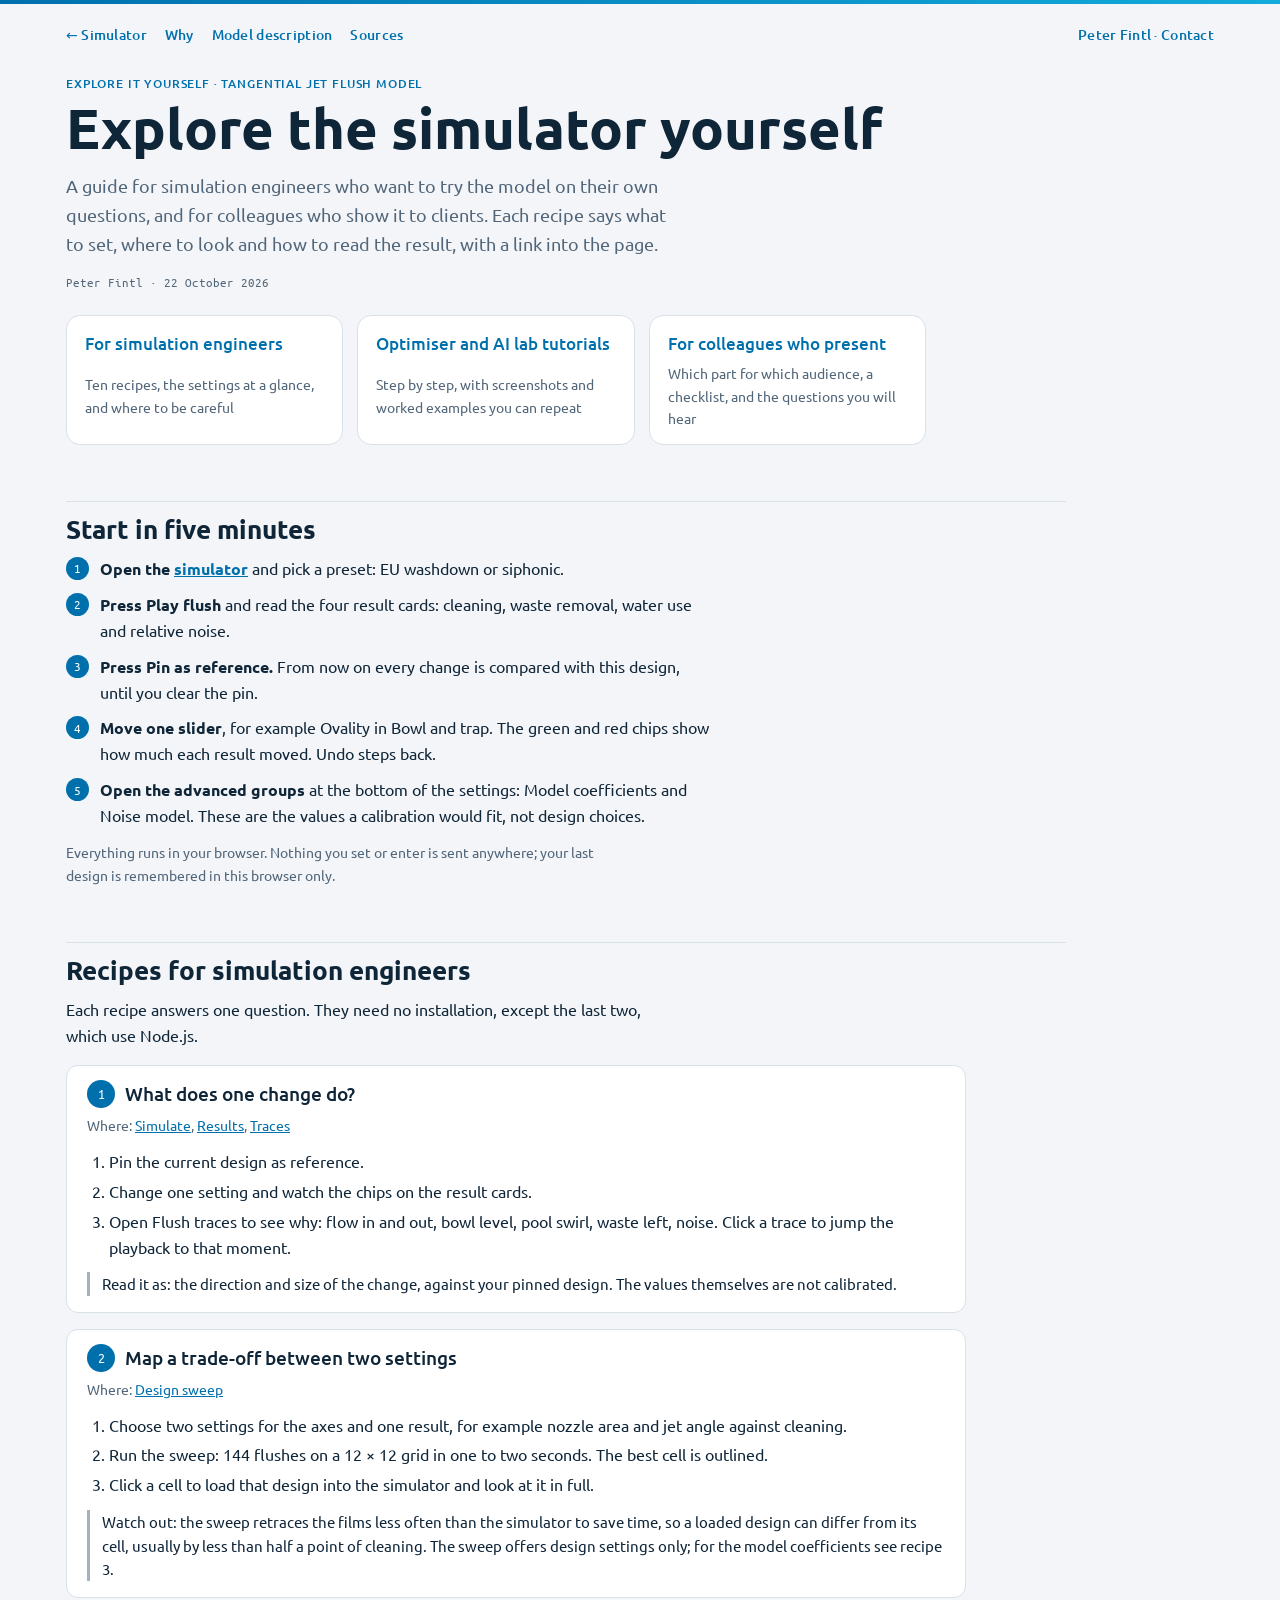
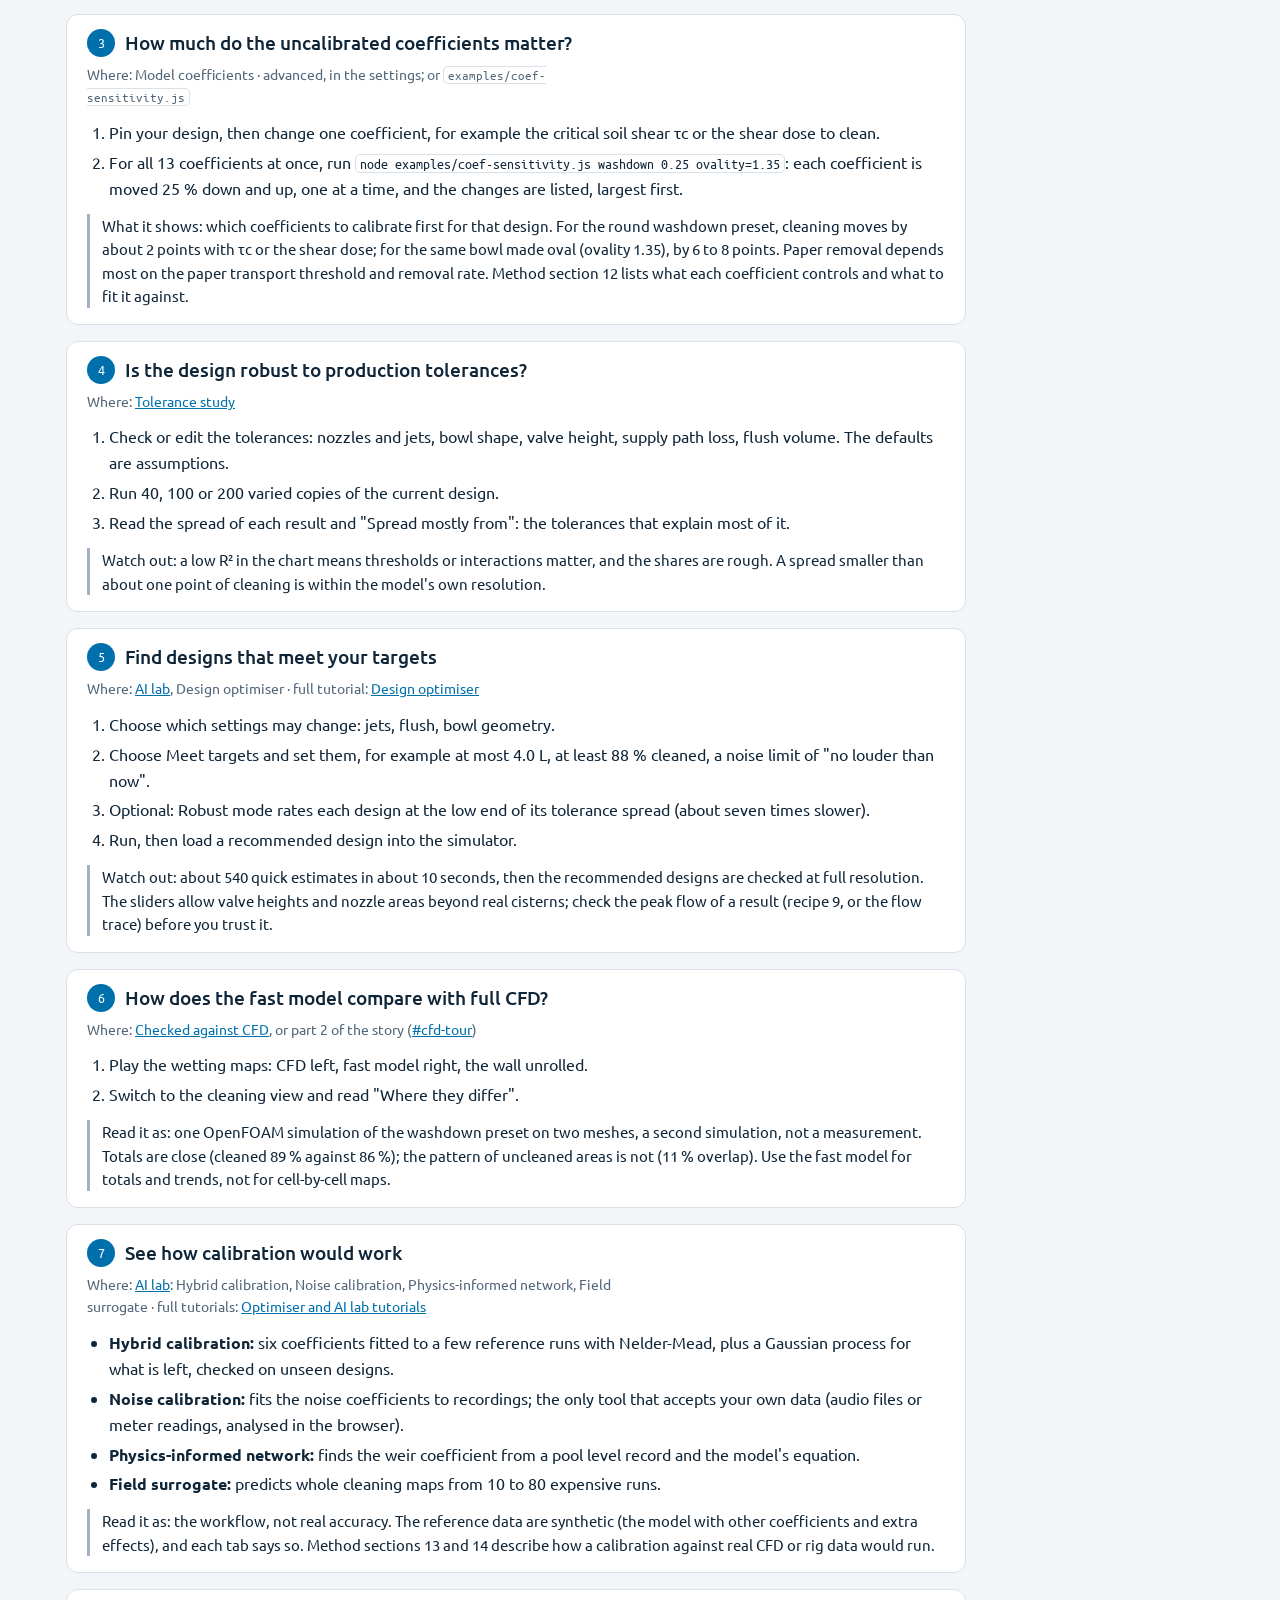
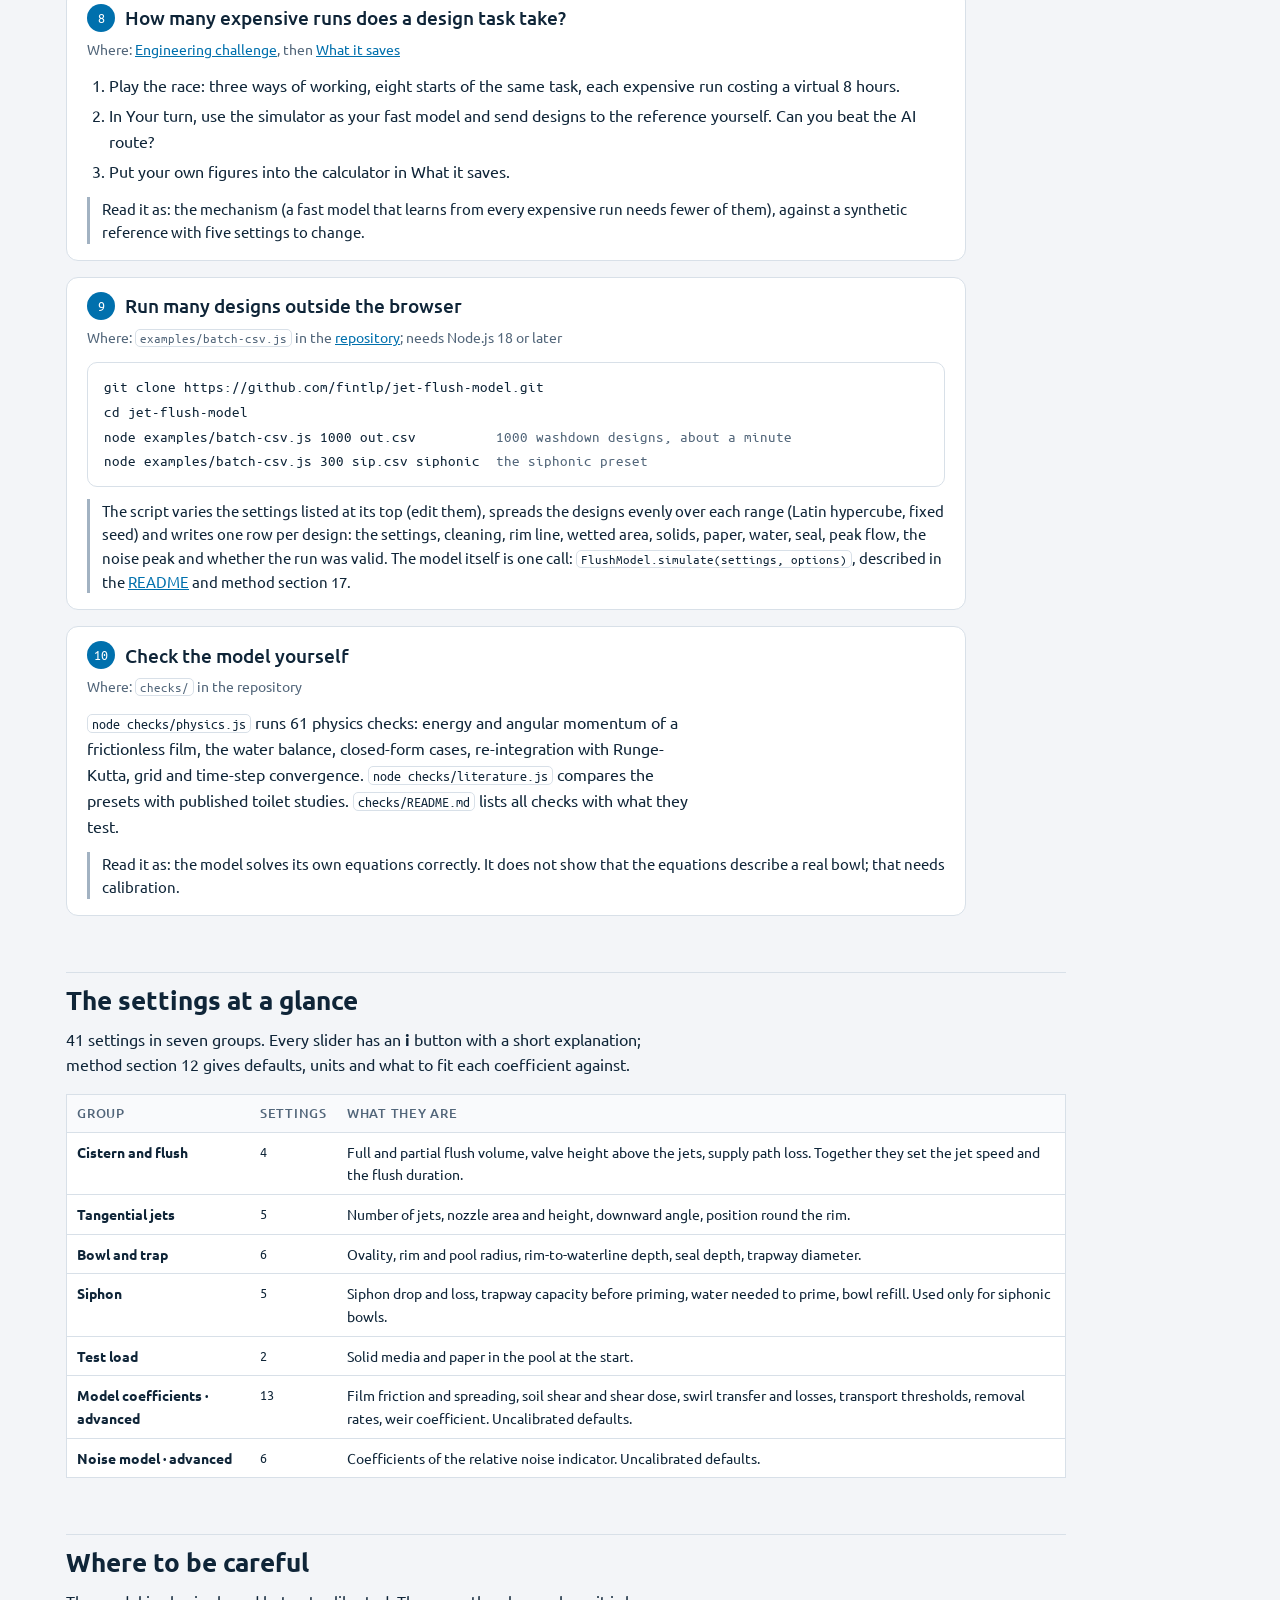
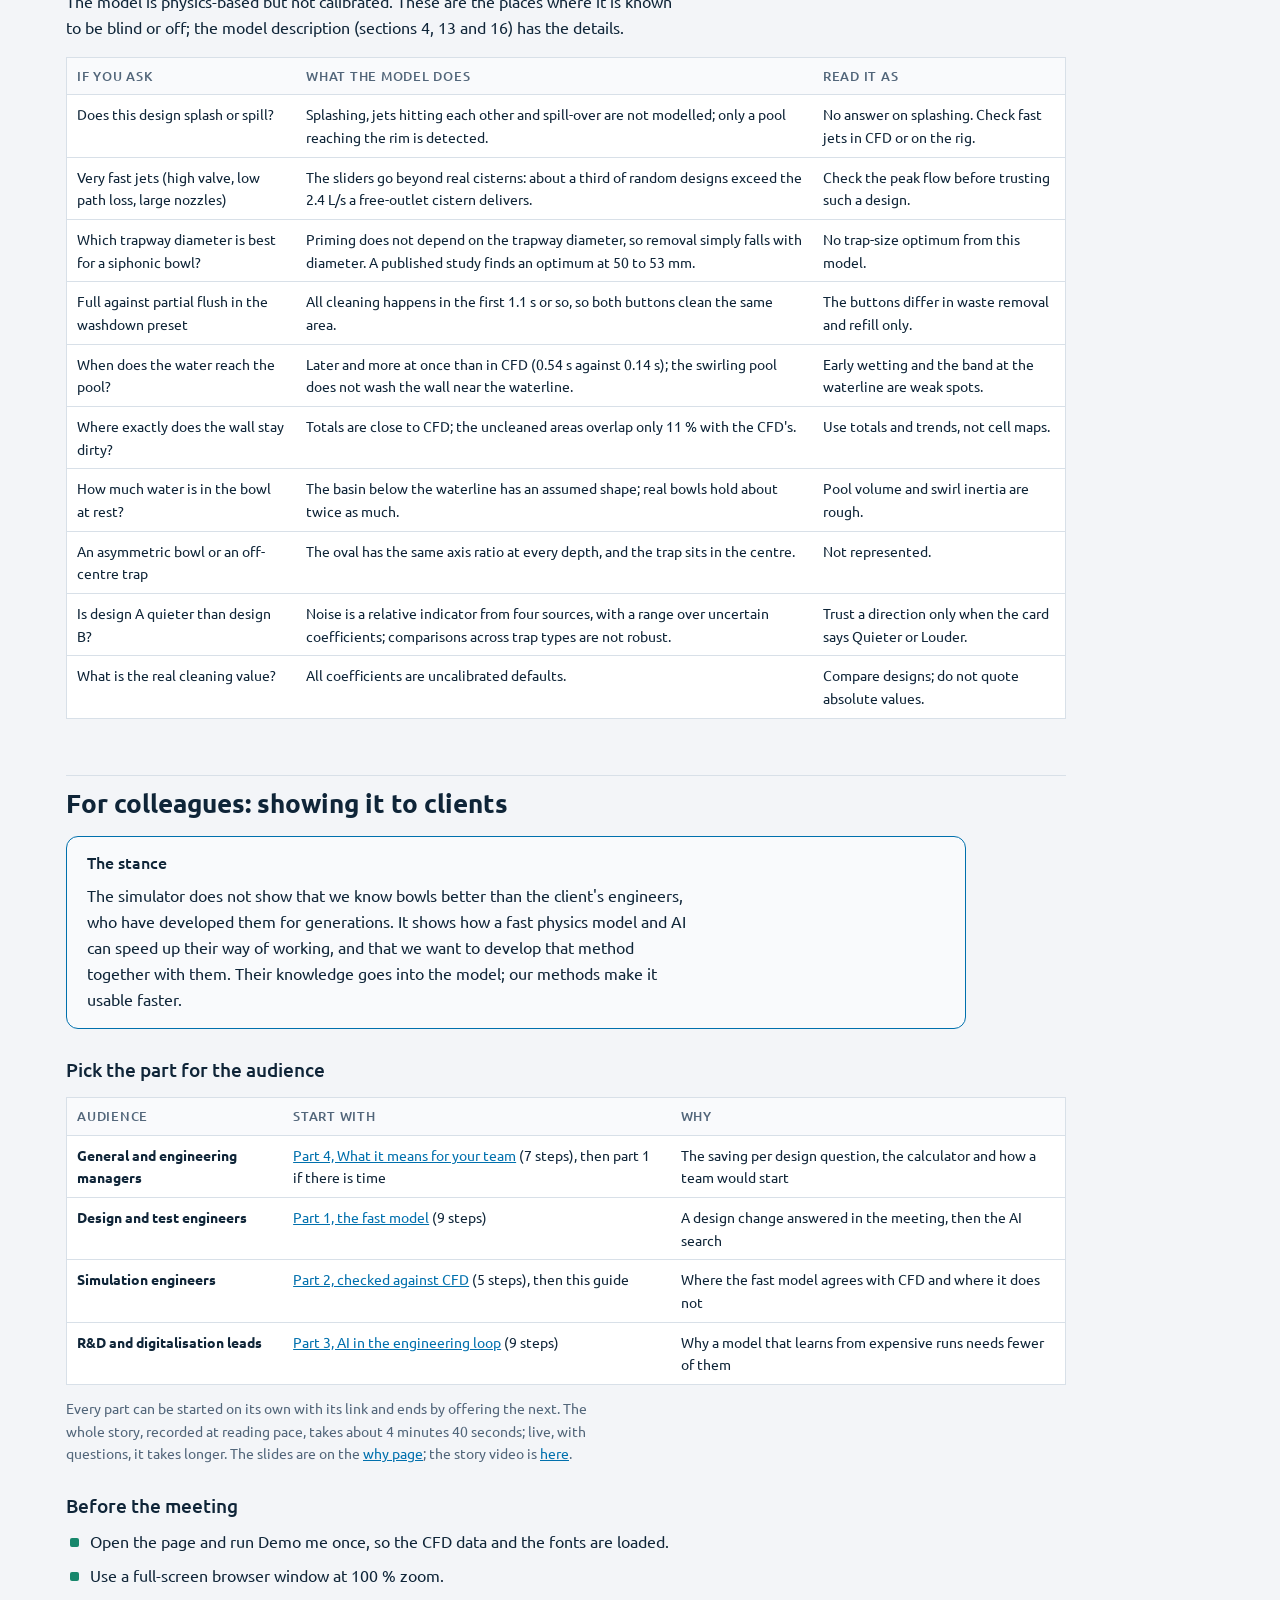
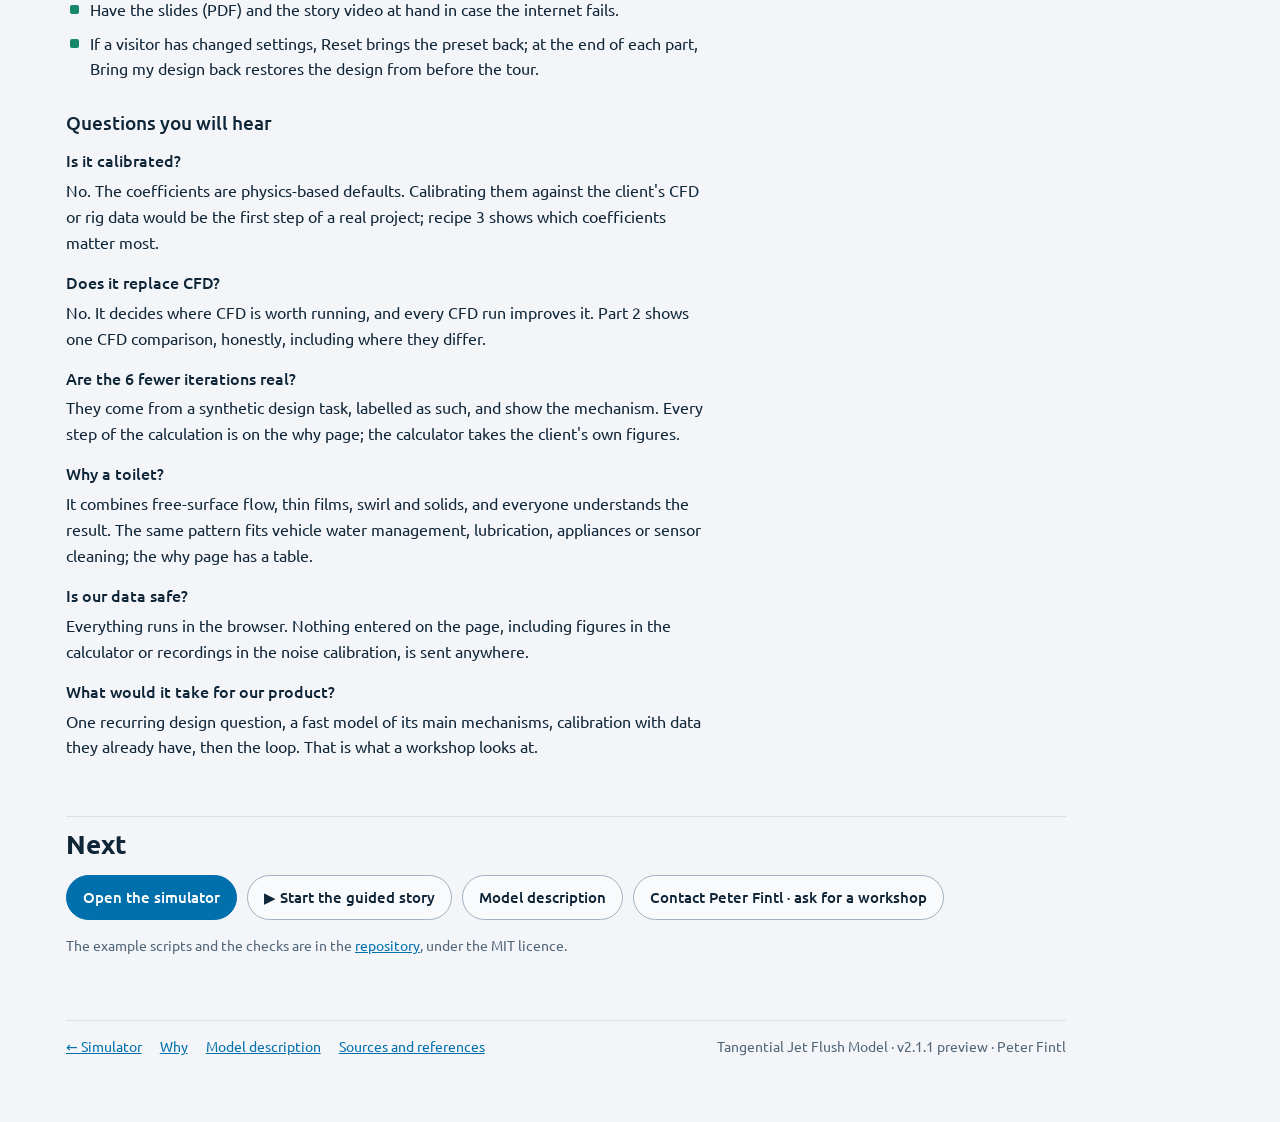
==== commit bffd6395: "Preview 2.1.1 (work in progress): tutorial screenshot tool, links to the coming tutorials page Co-Au" ====
--- a/explore.html
+++ b/explore.html
@@ -156,7 +156,7 @@
 .btn{border-radius:999px}
 
 /* explore page */
-.paths{display:grid;grid-template-columns:repeat(2,minmax(0,1fr));gap:14px;margin-top:22px;max-width:900px}
+.paths{display:grid;grid-template-columns:repeat(3,minmax(0,1fr));gap:14px;margin-top:22px;max-width:1000px}
 @media (max-width:720px){ .paths{grid-template-columns:minmax(0,1fr)} }
 .path{display:grid;gap:4px;background:var(--raised);border:1px solid var(--line);border-radius:14px;padding:14px 18px;text-decoration:none;color:var(--ink)}
 .path:hover{border-color:var(--accent)}
@@ -191,6 +191,7 @@
     <p class="meta">Peter Fintl · 22 October 2026</p>
     <div class="paths">
       <a class="path" href="#recipes"><b>For simulation engineers</b><span>Ten recipes, the settings at a glance, and where to be careful</span></a>
+      <a class="path" href="tutorials.html"><b>Optimiser and AI lab tutorials</b><span>Step by step, with screenshots and worked examples you can repeat</span></a>
       <a class="path" href="#present"><b>For colleagues who present</b><span>Which part for which audience, a checklist, and the questions you will hear</span></a>
     </div>
   </header>
@@ -257,7 +258,7 @@
 
       <div class="recipe" id="r-opt">
         <h3><span class="rn">5</span>Find designs that meet your targets</h3>
-        <p class="where">Where: <a href="./#ai-lab">AI lab</a>, Design optimiser</p>
+        <p class="where">Where: <a href="./#ai-lab">AI lab</a>, Design optimiser · full tutorial: <a href="tutorials.html#optimiser">Design optimiser</a></p>
         <ol>
           <li>Choose which settings may change: jets, flush, bowl geometry.</li>
           <li>Choose Meet targets and set them, for example at most 4.0 L, at least 88 % cleaned, a noise limit of "no louder than now".</li>
@@ -279,7 +280,7 @@
 
       <div class="recipe" id="r-cal">
         <h3><span class="rn">7</span>See how calibration would work</h3>
-        <p class="where">Where: <a href="./#ai-lab">AI lab</a>: Hybrid calibration, Noise calibration, Physics-informed network, Field surrogate</p>
+        <p class="where">Where: <a href="./#ai-lab">AI lab</a>: Hybrid calibration, Noise calibration, Physics-informed network, Field surrogate · full tutorials: <a href="tutorials.html">Optimiser and AI lab tutorials</a></p>
         <ul>
           <li><b>Hybrid calibration:</b> six coefficients fitted to a few reference runs with Nelder-Mead, plus a Gaussian process for what is left, checked on unseen designs.</li>
           <li><b>Noise calibration:</b> fits the noise coefficients to recordings; the only tool that accepts your own data (audio files or meter readings, analysed in the browser).</li>
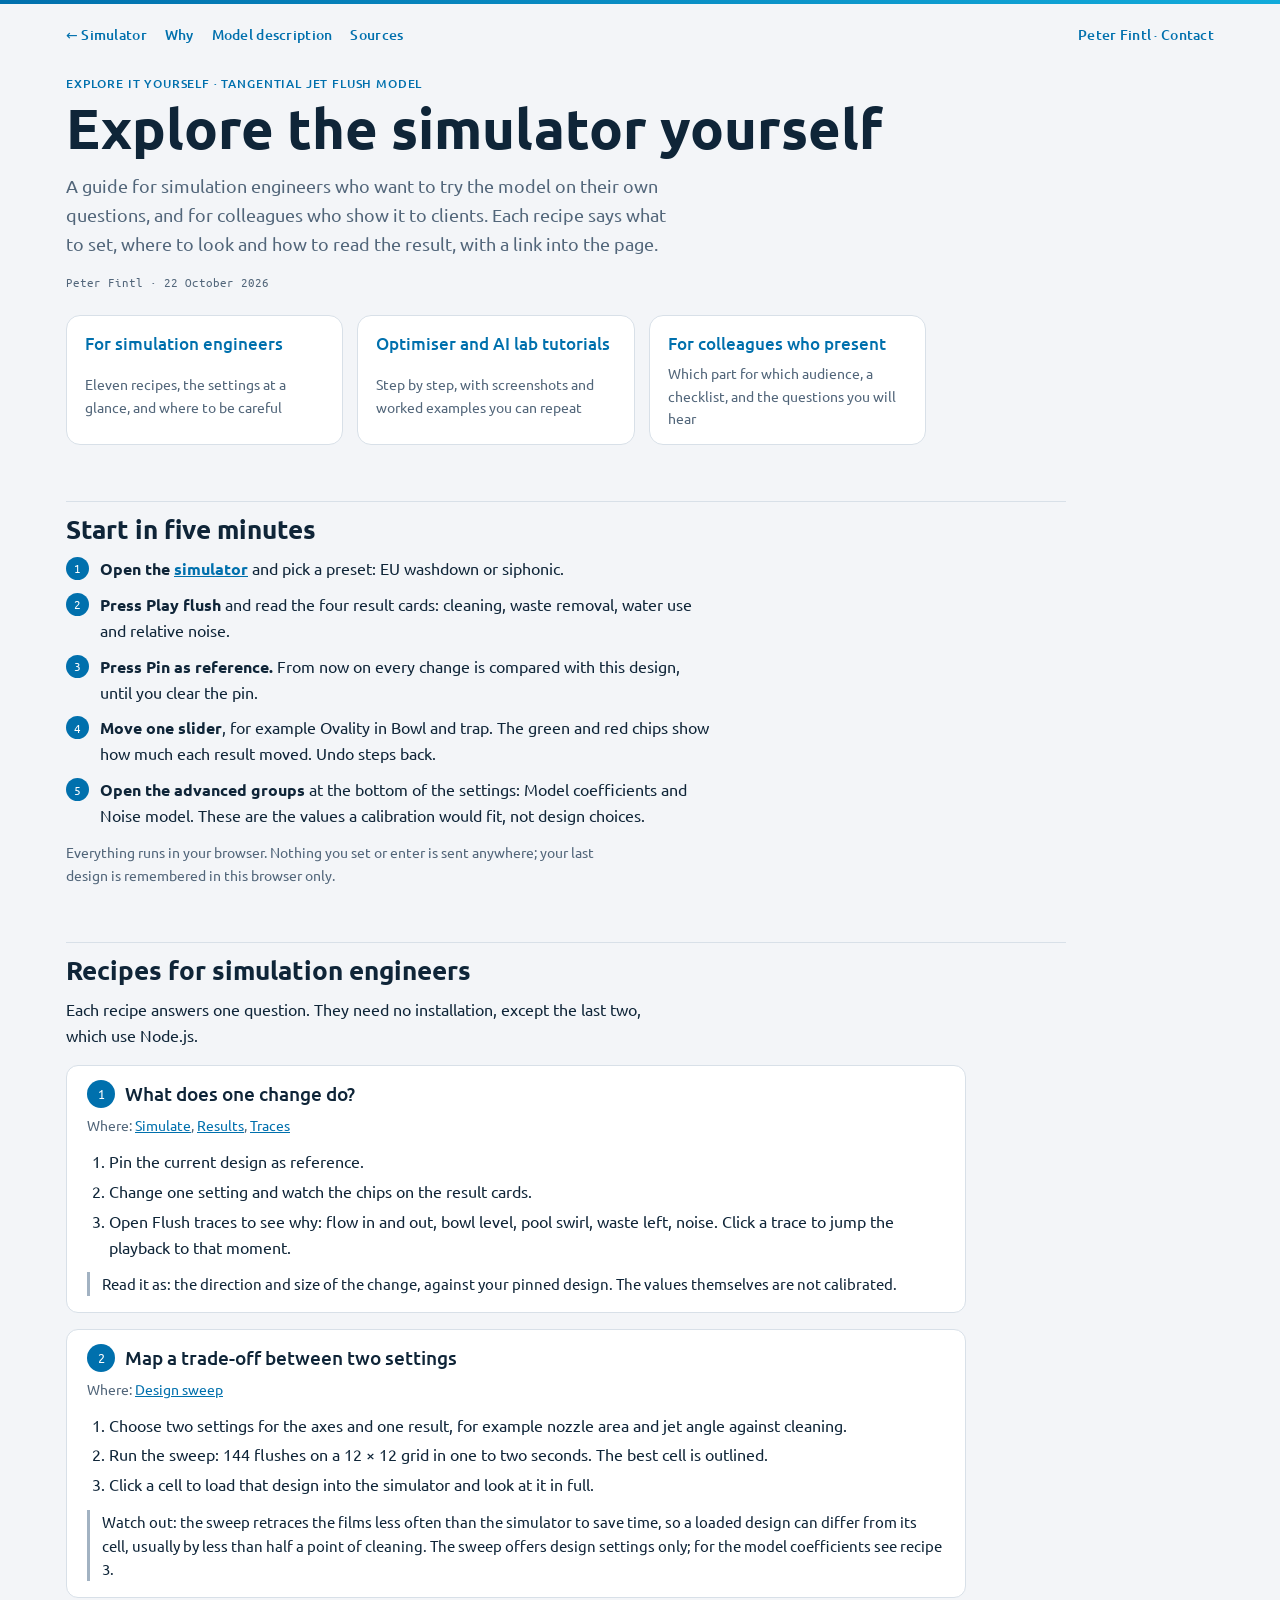
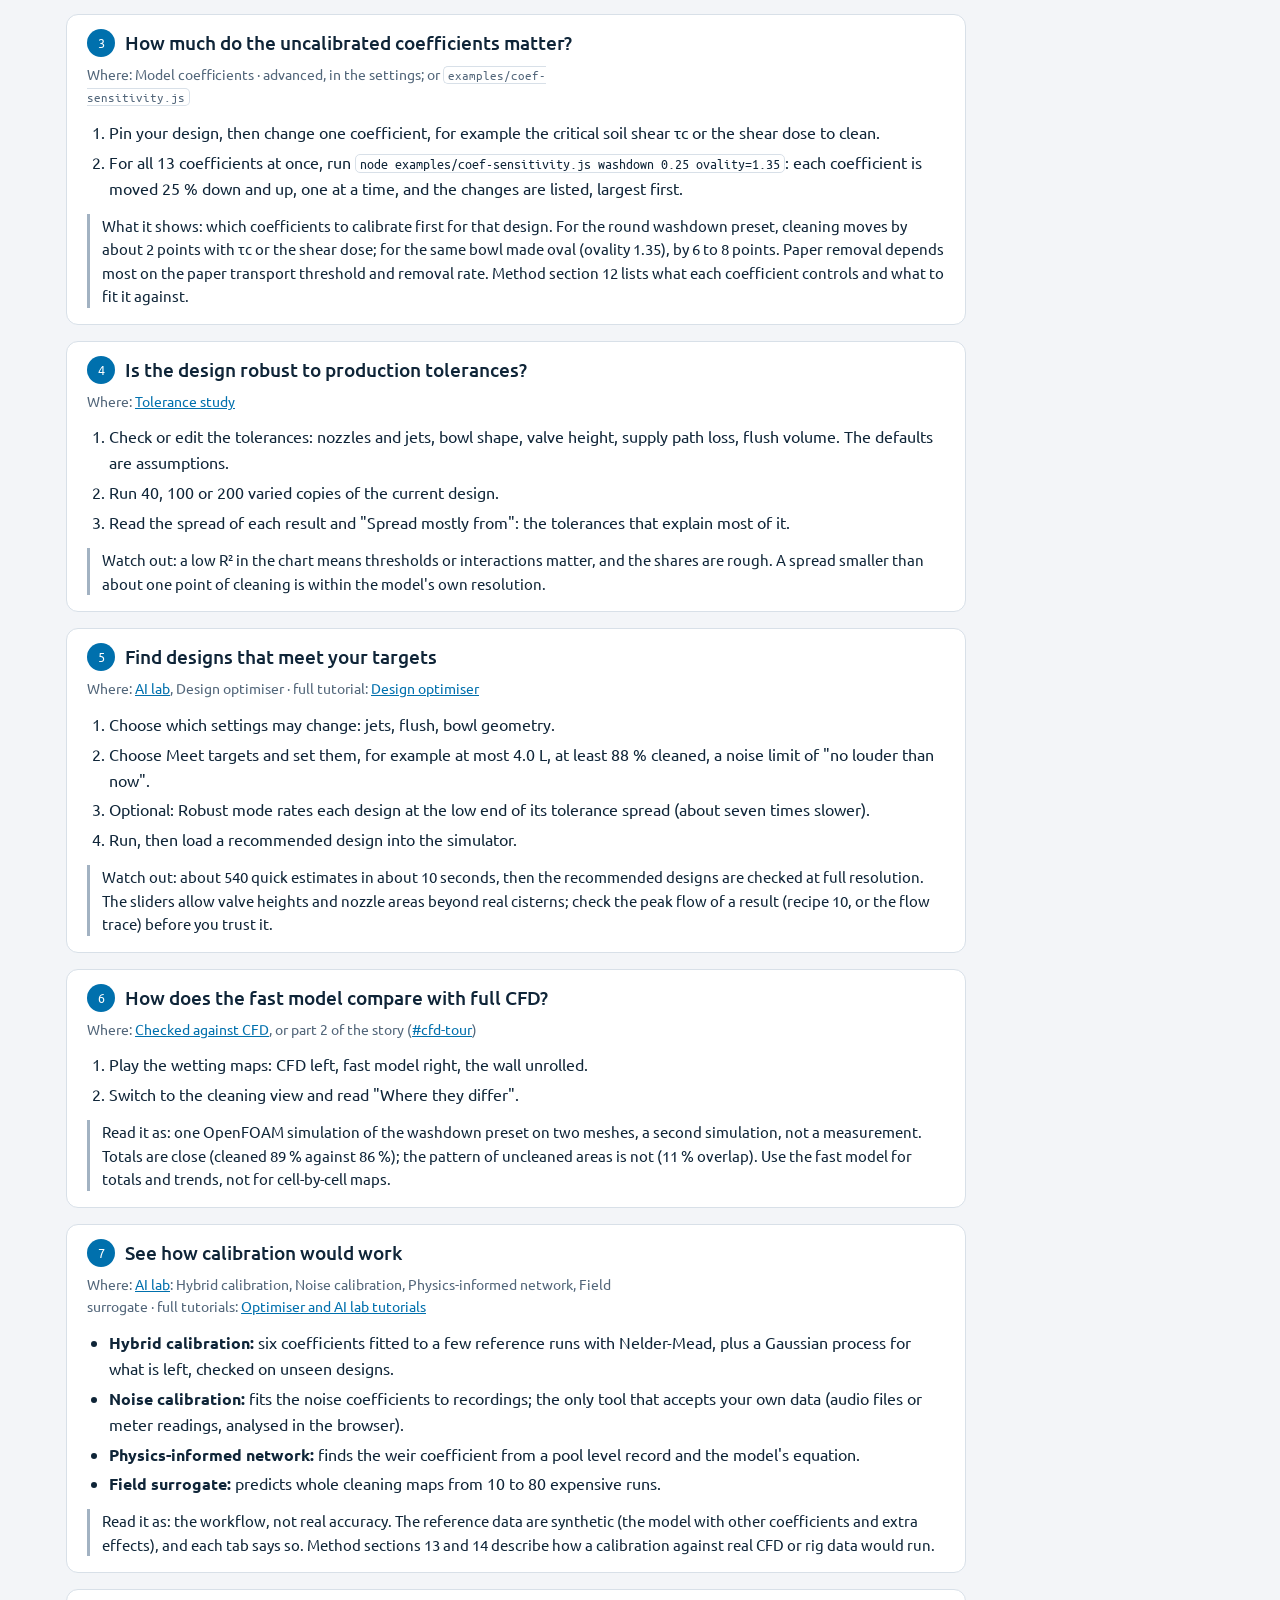
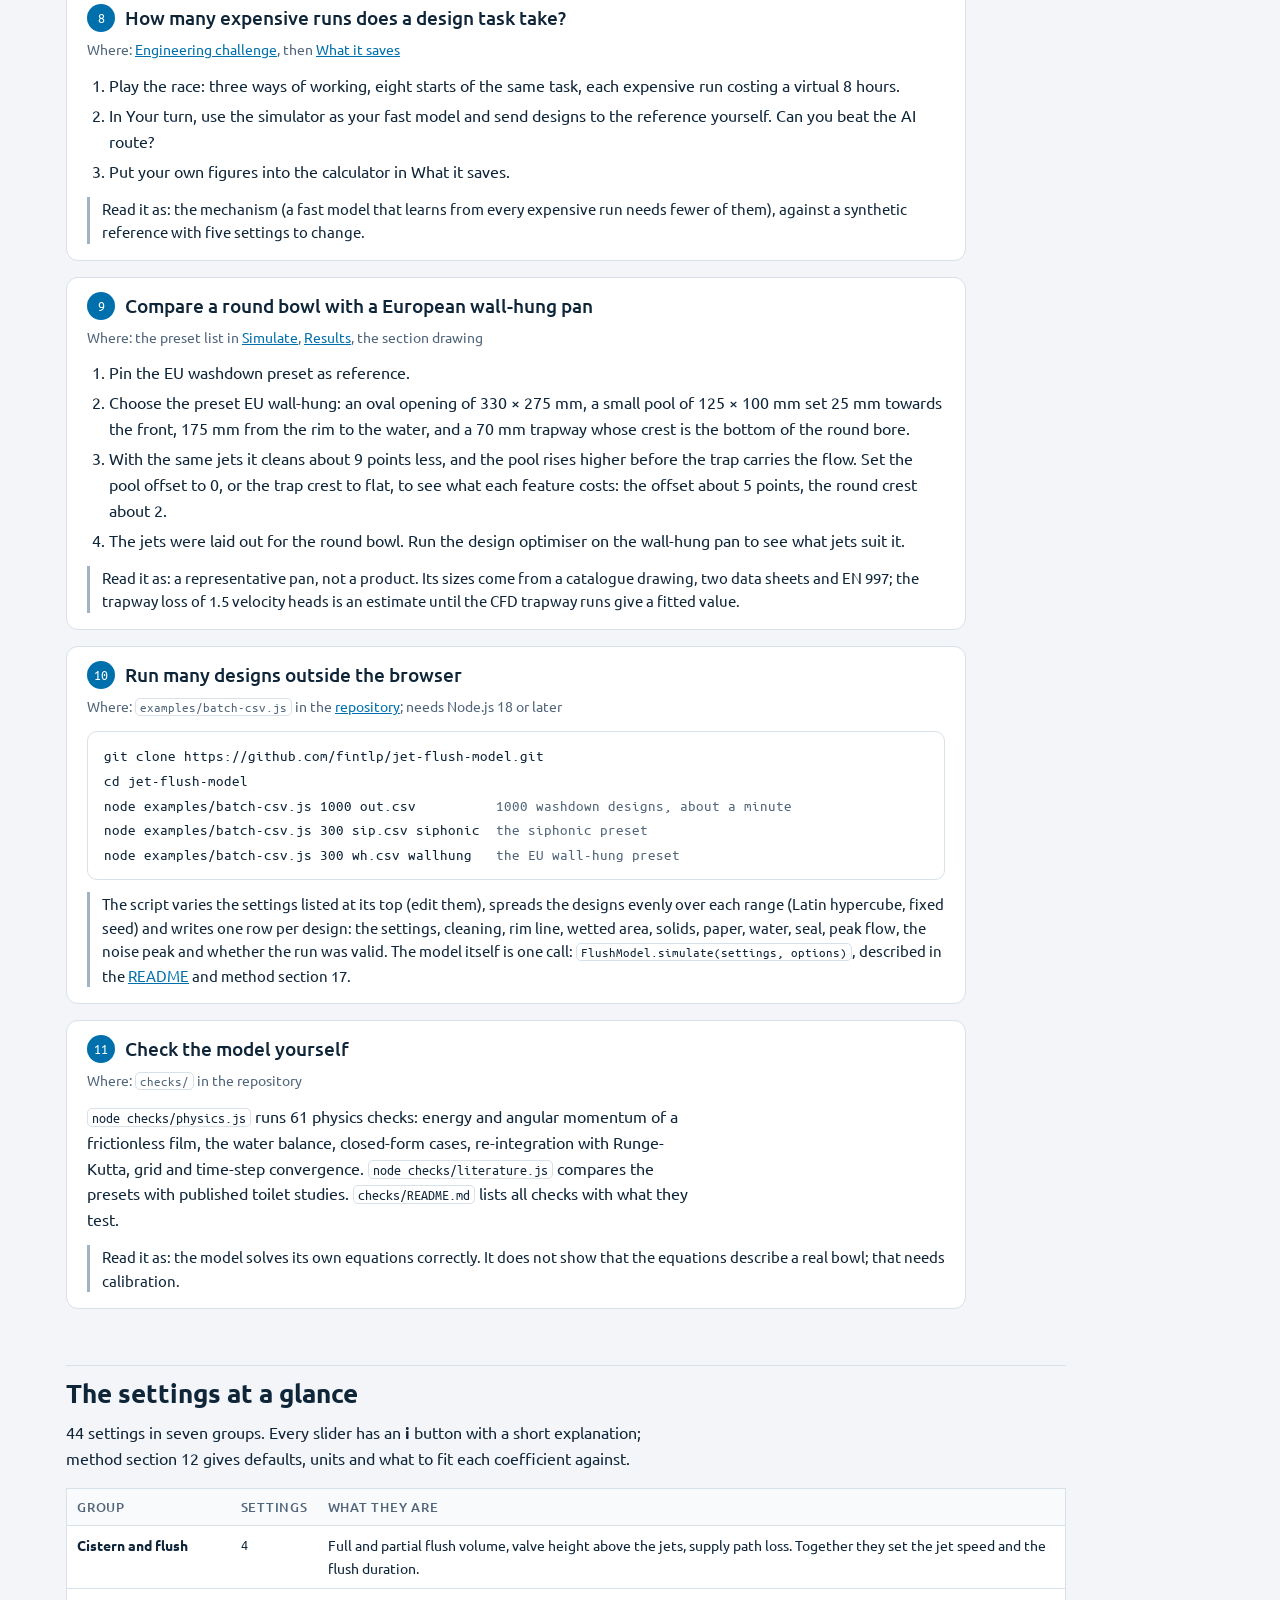
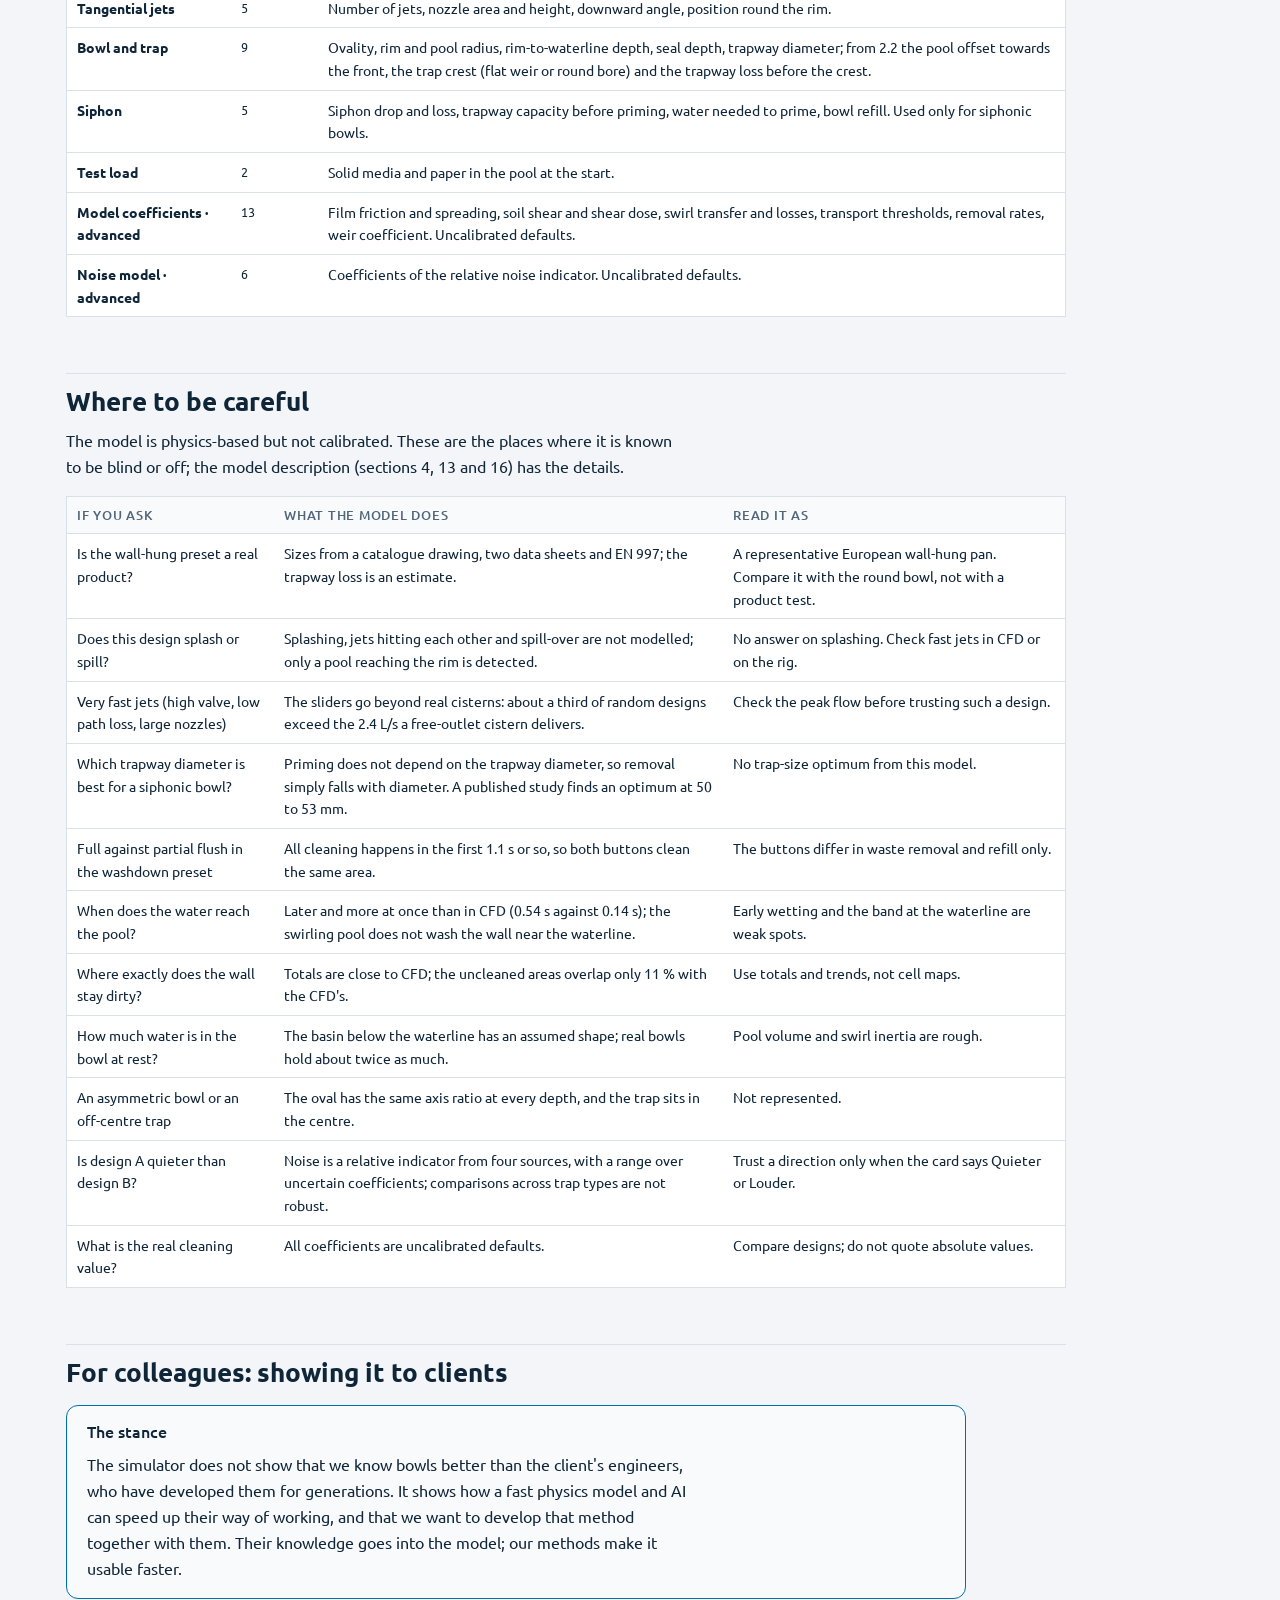
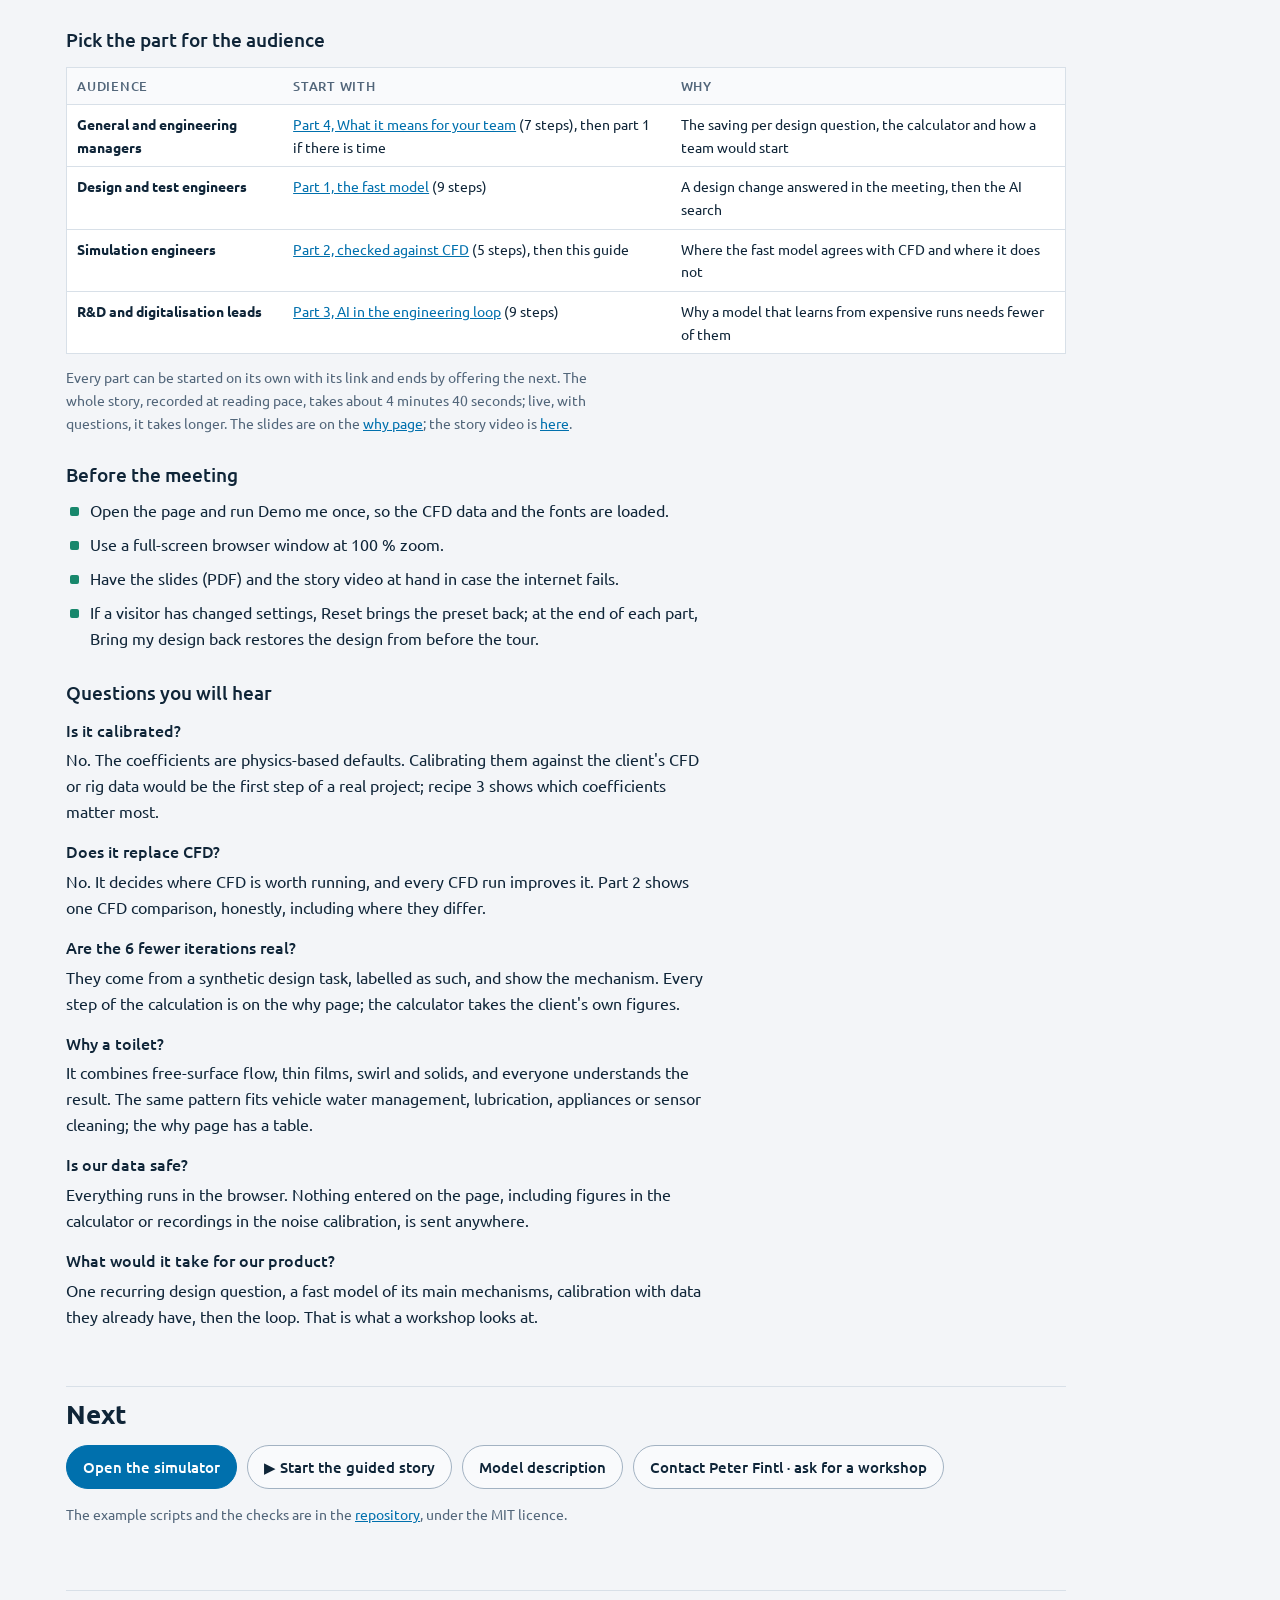
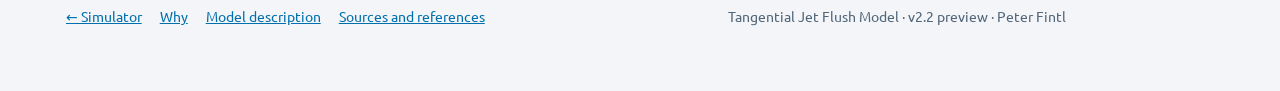
==== commit df0953dd: "2.2 preview: EU wall-hung preset on the page, texts and checks Page: preset list, settings for the p" ====
--- a/explore.html
+++ b/explore.html
@@ -3,7 +3,7 @@
 <head>
 <meta charset="utf-8">
 <meta name="viewport" content="width=device-width, initial-scale=1, viewport-fit=cover">
-<meta name="description" content="A guide to the Tangential Jet Flush Model for simulation engineers and for colleagues who present it: ten recipes, the settings, where to be careful, and a demo playbook.">
+<meta name="description" content="A guide to the Tangential Jet Flush Model for simulation engineers and for colleagues who present it: eleven recipes, the settings, where to be careful, and a demo playbook.">
 <title>Explore It Yourself</title>
 <link rel="icon" href="data:image/svg+xml,%3Csvg xmlns=%22http://www.w3.org/2000/svg%22 viewBox=%220 0 32 32%22%3E%3Ccircle cx=%2216%22 cy=%2216%22 r=%2215%22 fill=%22%230070ad%22/%3E%3Cpath d=%22M9 13a7 7 0 0 0 14 0%22 fill=%22none%22 stroke=%22%23fff%22 stroke-width=%223%22 stroke-linecap=%22round%22/%3E%3C/svg%3E">
 <link rel="preload" href="fonts/ubuntu-latin-400-normal.woff2" as="font" type="font/woff2" crossorigin>
@@ -190,7 +190,7 @@
     <p class="lede">A guide for simulation engineers who want to try the model on their own questions, and for colleagues who show it to clients. Each recipe says what to set, where to look and how to read the result, with a link into the page.</p>
     <p class="meta">Peter Fintl · 22 October 2026</p>
     <div class="paths">
-      <a class="path" href="#recipes"><b>For simulation engineers</b><span>Ten recipes, the settings at a glance, and where to be careful</span></a>
+      <a class="path" href="#recipes"><b>For simulation engineers</b><span>Eleven recipes, the settings at a glance, and where to be careful</span></a>
       <a class="path" href="tutorials.html"><b>Optimiser and AI lab tutorials</b><span>Step by step, with screenshots and worked examples you can repeat</span></a>
       <a class="path" href="#present"><b>For colleagues who present</b><span>Which part for which audience, a checklist, and the questions you will hear</span></a>
     </div>
@@ -265,7 +265,7 @@
           <li>Optional: Robust mode rates each design at the low end of its tolerance spread (about seven times slower).</li>
           <li>Run, then load a recommended design into the simulator.</li>
         </ol>
-        <p class="read">Watch out: about 540 quick estimates in about 10 seconds, then the recommended designs are checked at full resolution. The sliders allow valve heights and nozzle areas beyond real cisterns; check the peak flow of a result (recipe 9, or the flow trace) before you trust it.</p>
+        <p class="read">Watch out: about 540 quick estimates in about 10 seconds, then the recommended designs are checked at full resolution. The sliders allow valve heights and nozzle areas beyond real cisterns; check the peak flow of a result (recipe 10, or the flow trace) before you trust it.</p>
       </div>
 
       <div class="recipe" id="r-cfd">
@@ -301,18 +301,31 @@
         <p class="read">Read it as: the mechanism (a fast model that learns from every expensive run needs fewer of them), against a synthetic reference with five settings to change.</p>
       </div>
 
+      <div class="recipe" id="r-wh">
+        <h3><span class="rn">9</span>Compare a round bowl with a European wall-hung pan</h3>
+        <p class="where">Where: the preset list in <a href="./#sim">Simulate</a>, <a href="./#results">Results</a>, the section drawing</p>
+        <ol>
+          <li>Pin the EU washdown preset as reference.</li>
+          <li>Choose the preset EU wall-hung: an oval opening of 330 × 275 mm, a small pool of 125 × 100 mm set 25 mm towards the front, 175 mm from the rim to the water, and a 70 mm trapway whose crest is the bottom of the round bore.</li>
+          <li>With the same jets it cleans about 9 points less, and the pool rises higher before the trap carries the flow. Set the pool offset to 0, or the trap crest to flat, to see what each feature costs: the offset about 5 points, the round crest about 2.</li>
+          <li>The jets were laid out for the round bowl. Run the design optimiser on the wall-hung pan to see what jets suit it.</li>
+        </ol>
+        <p class="read">Read it as: a representative pan, not a product. Its sizes come from a catalogue drawing, two data sheets and EN 997; the trapway loss of 1.5 velocity heads is an estimate until the CFD trapway runs give a fitted value.</p>
+      </div>
+
       <div class="recipe" id="r-node">
-        <h3><span class="rn">9</span>Run many designs outside the browser</h3>
+        <h3><span class="rn">10</span>Run many designs outside the browser</h3>
         <p class="where">Where: <code>examples/batch-csv.js</code> in the <a href="https://github.com/fintlp/jet-flush-model" target="_blank" rel="noopener">repository</a>; needs Node.js 18 or later</p>
         <div class="eq">git clone https://github.com/fintlp/jet-flush-model.git
 cd jet-flush-model
 node examples/batch-csv.js 1000 out.csv          <span class="c">1000 washdown designs, about a minute</span>
-node examples/batch-csv.js 300 sip.csv siphonic  <span class="c">the siphonic preset</span></div>
+node examples/batch-csv.js 300 sip.csv siphonic  <span class="c">the siphonic preset</span>
+node examples/batch-csv.js 300 wh.csv wallhung   <span class="c">the EU wall-hung preset</span></div>
         <p class="read">The script varies the settings listed at its top (edit them), spreads the designs evenly over each range (Latin hypercube, fixed seed) and writes one row per design: the settings, cleaning, rim line, wetted area, solids, paper, water, seal, peak flow, the noise peak and whether the run was valid. The model itself is one call: <code>FlushModel.simulate(settings, options)</code>, described in the <a href="https://github.com/fintlp/jet-flush-model#run-it-locally" target="_blank" rel="noopener">README</a> and method section 17.</p>
       </div>
 
       <div class="recipe" id="r-checks">
-        <h3><span class="rn">10</span>Check the model yourself</h3>
+        <h3><span class="rn">11</span>Check the model yourself</h3>
         <p class="where">Where: <code>checks/</code> in the repository</p>
         <p><code>node checks/physics.js</code> runs 61 physics checks: energy and angular momentum of a frictionless film, the water balance, closed-form cases, re-integration with Runge-Kutta, grid and time-step convergence. <code>node checks/literature.js</code> compares the presets with published toilet studies. <code>checks/README.md</code> lists all checks with what they test.</p>
         <p class="read">Read it as: the model solves its own equations correctly. It does not show that the equations describe a real bowl; that needs calibration.</p>
@@ -321,13 +334,13 @@
 
     <section id="settings">
       <h2>The settings at a glance</h2>
-      <p>41 settings in seven groups. Every slider has an <b>i</b> button with a short explanation; method section 12 gives defaults, units and what to fit each coefficient against.</p>
+      <p>44 settings in seven groups. Every slider has an <b>i</b> button with a short explanation; method section 12 gives defaults, units and what to fit each coefficient against.</p>
       <div class="tablewrap"><table class="map">
         <thead><tr><th>Group</th><th>Settings</th><th>What they are</th></tr></thead>
         <tbody>
           <tr><td><b>Cistern and flush</b></td><td class="num">4</td><td>Full and partial flush volume, valve height above the jets, supply path loss. Together they set the jet speed and the flush duration.</td></tr>
           <tr><td><b>Tangential jets</b></td><td class="num">5</td><td>Number of jets, nozzle area and height, downward angle, position round the rim.</td></tr>
-          <tr><td><b>Bowl and trap</b></td><td class="num">6</td><td>Ovality, rim and pool radius, rim-to-waterline depth, seal depth, trapway diameter.</td></tr>
+          <tr><td><b>Bowl and trap</b></td><td class="num">9</td><td>Ovality, rim and pool radius, rim-to-waterline depth, seal depth, trapway diameter; from 2.2 the pool offset towards the front, the trap crest (flat weir or round bore) and the trapway loss before the crest.</td></tr>
           <tr><td><b>Siphon</b></td><td class="num">5</td><td>Siphon drop and loss, trapway capacity before priming, water needed to prime, bowl refill. Used only for siphonic bowls.</td></tr>
           <tr><td><b>Test load</b></td><td class="num">2</td><td>Solid media and paper in the pool at the start.</td></tr>
           <tr><td><b>Model coefficients · advanced</b></td><td class="num">13</td><td>Film friction and spreading, soil shear and shear dose, swirl transfer and losses, transport thresholds, removal rates, weir coefficient. Uncalibrated defaults.</td></tr>
@@ -342,6 +355,7 @@
       <div class="tablewrap"><table class="map">
         <thead><tr><th>If you ask</th><th>What the model does</th><th>Read it as</th></tr></thead>
         <tbody>
+          <tr><td>Is the wall-hung preset a real product?</td><td>Sizes from a catalogue drawing, two data sheets and EN 997; the trapway loss is an estimate.</td><td>A representative European wall-hung pan. Compare it with the round bowl, not with a product test.</td></tr>
           <tr><td>Does this design splash or spill?</td><td>Splashing, jets hitting each other and spill-over are not modelled; only a pool reaching the rim is detected.</td><td>No answer on splashing. Check fast jets in CFD or on the rig.</td></tr>
           <tr><td>Very fast jets (high valve, low path loss, large nozzles)</td><td>The sliders go beyond real cisterns: about a third of random designs exceed the 2.4 L/s a free-outlet cistern delivers.</td><td>Check the peak flow before trusting such a design.</td></tr>
           <tr><td>Which trapway diameter is best for a siphonic bowl?</td><td>Priming does not depend on the trapway diameter, so removal simply falls with diameter. A published study finds an optimum at 50 to 53 mm.</td><td>No trap-size optimum from this model.</td></tr>
@@ -407,7 +421,7 @@
 
     <footer class="foot">
       <span class="navl"><a href="./">← Simulator</a><a href="why.html">Why</a><a href="method.html">Model description</a><a href="sources.html">Sources and references</a></span>
-      <span>Tangential Jet Flush Model · v2.1.1 preview · Peter Fintl</span>
+      <span>Tangential Jet Flush Model · v2.2 preview · Peter Fintl</span>
     </footer>
   </div>
 </div>
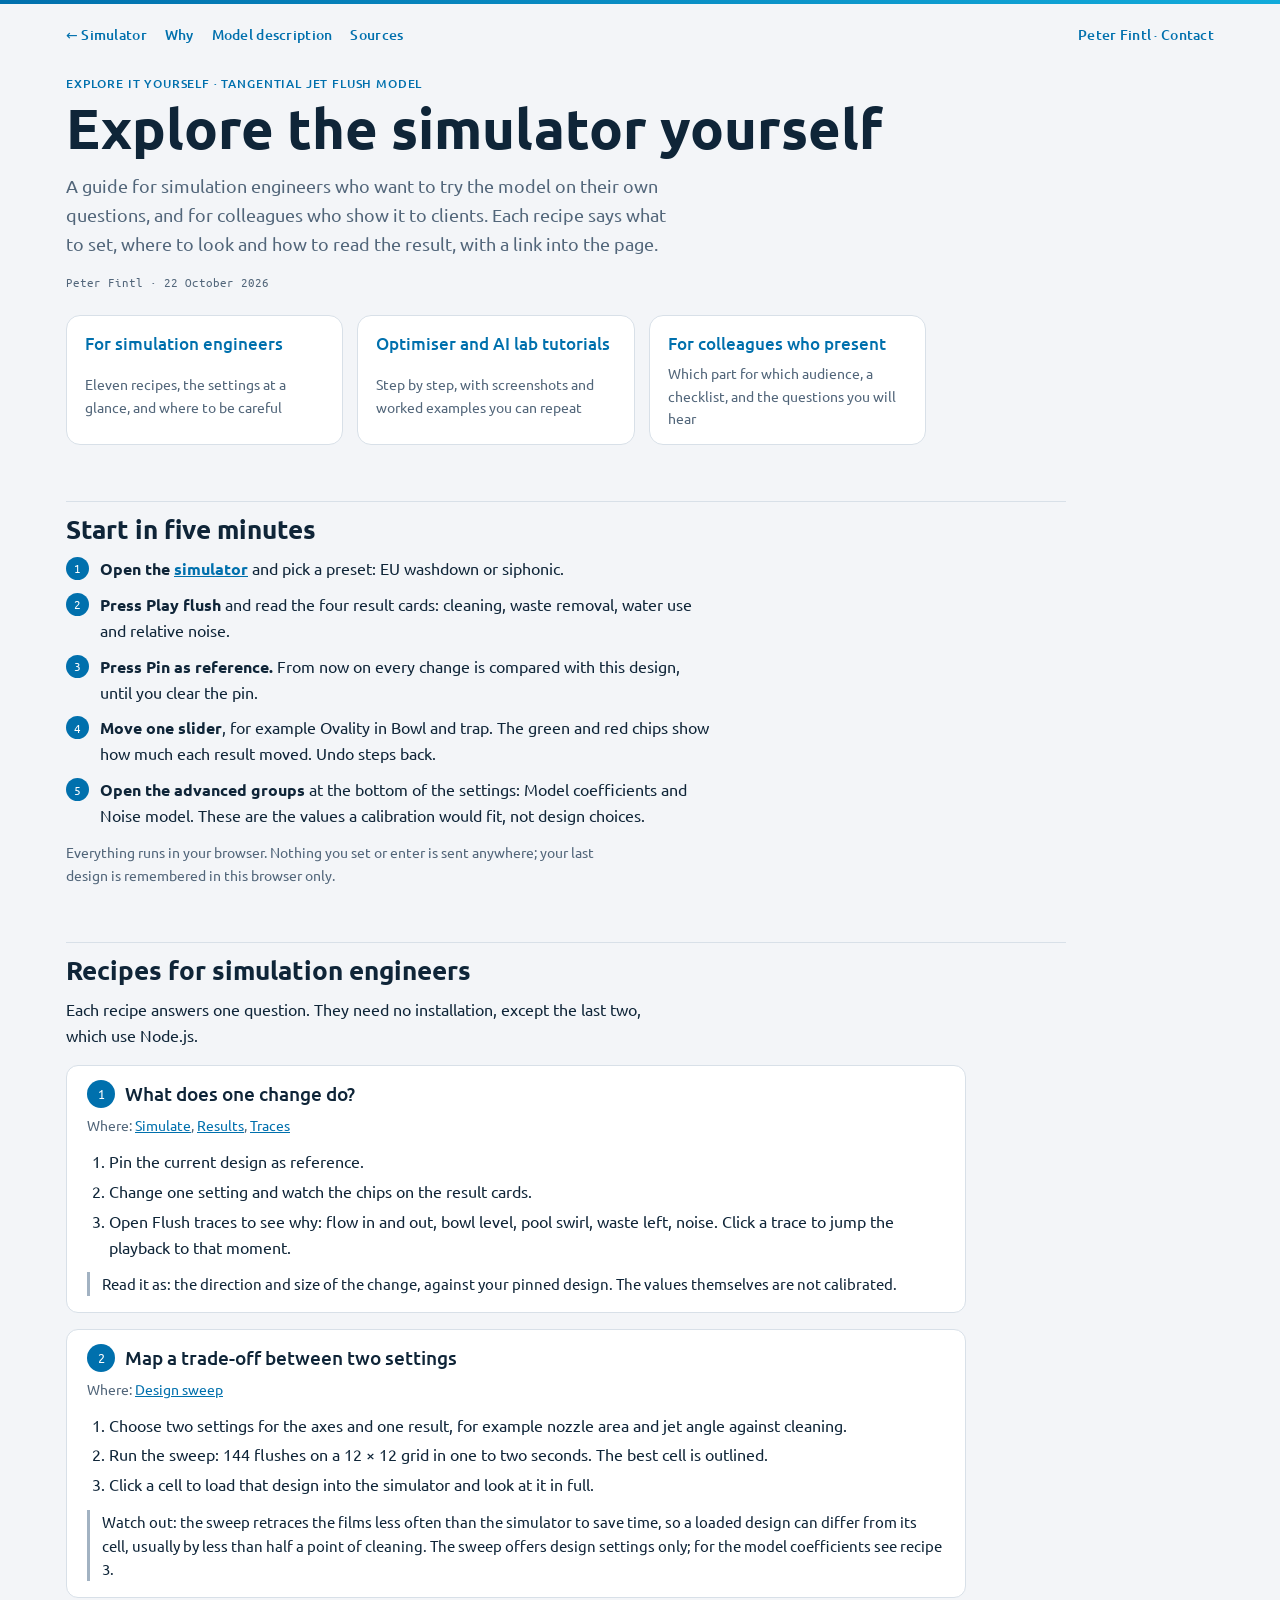
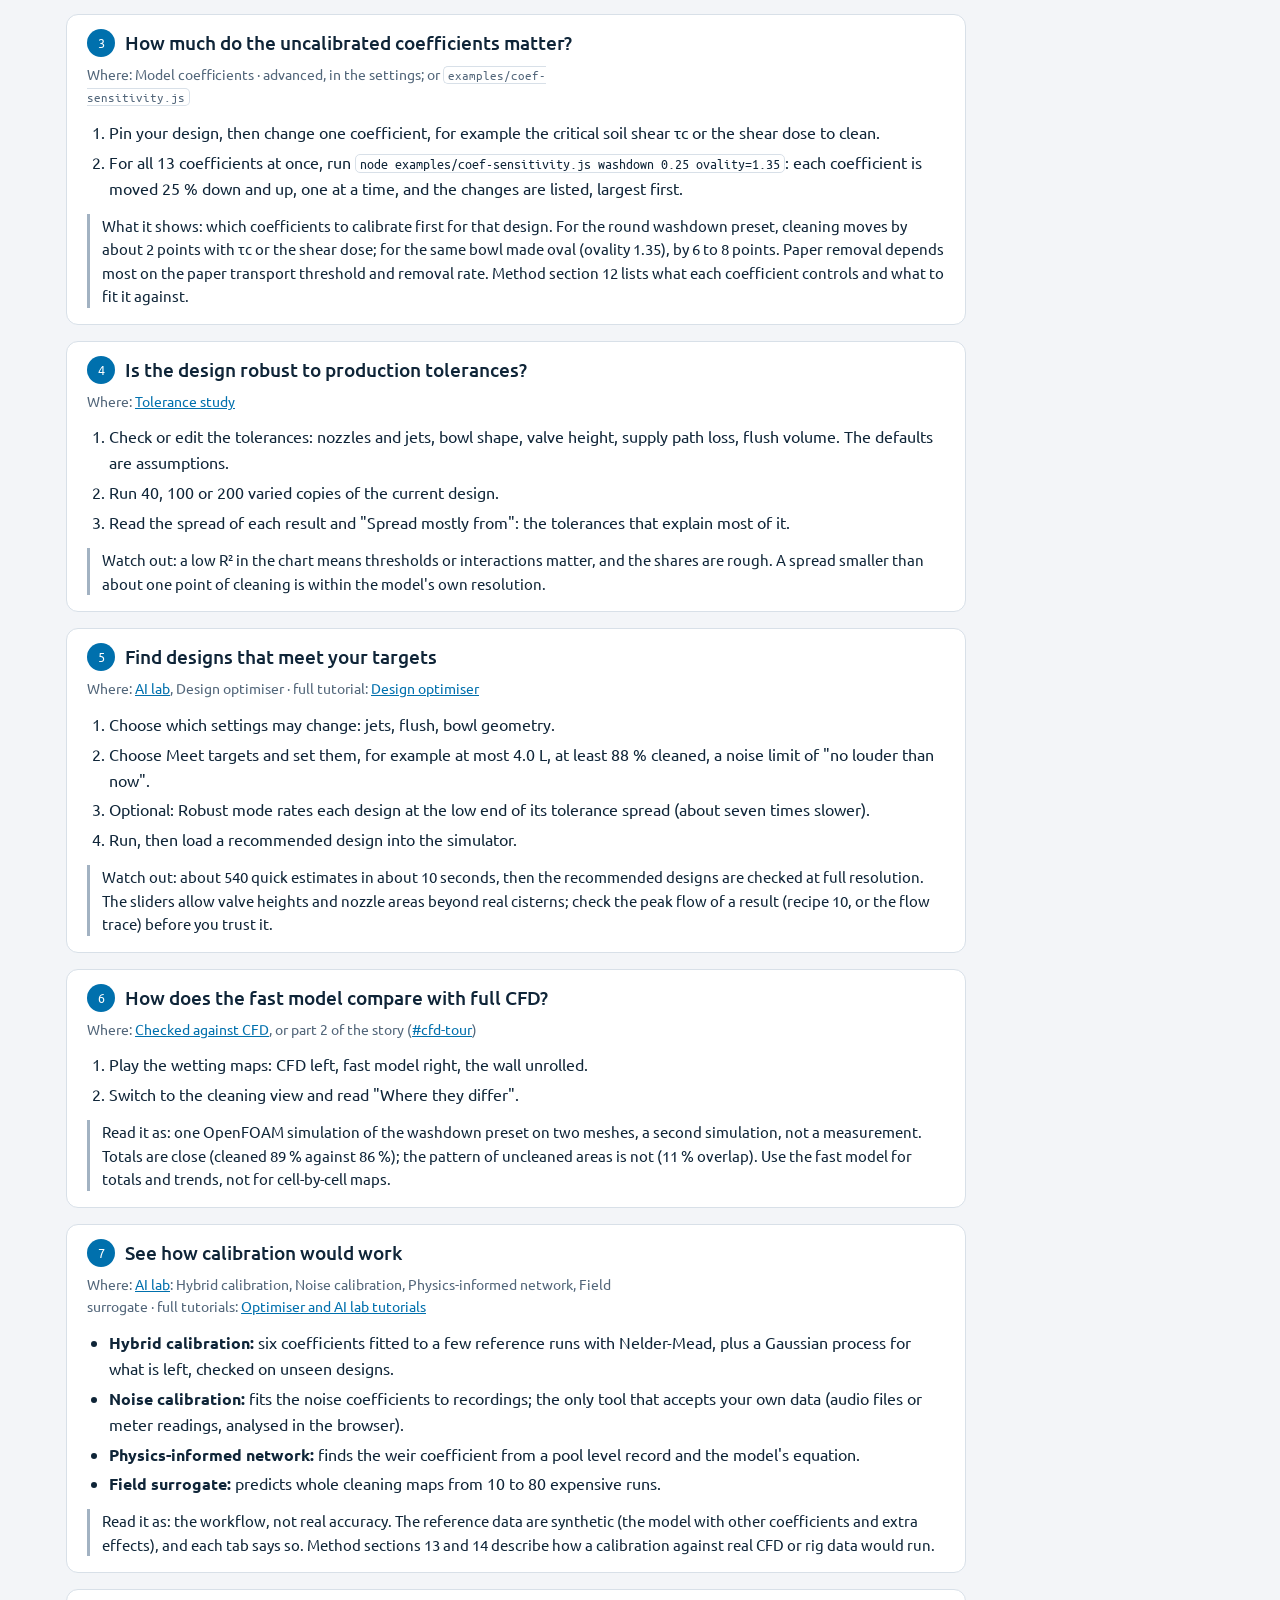
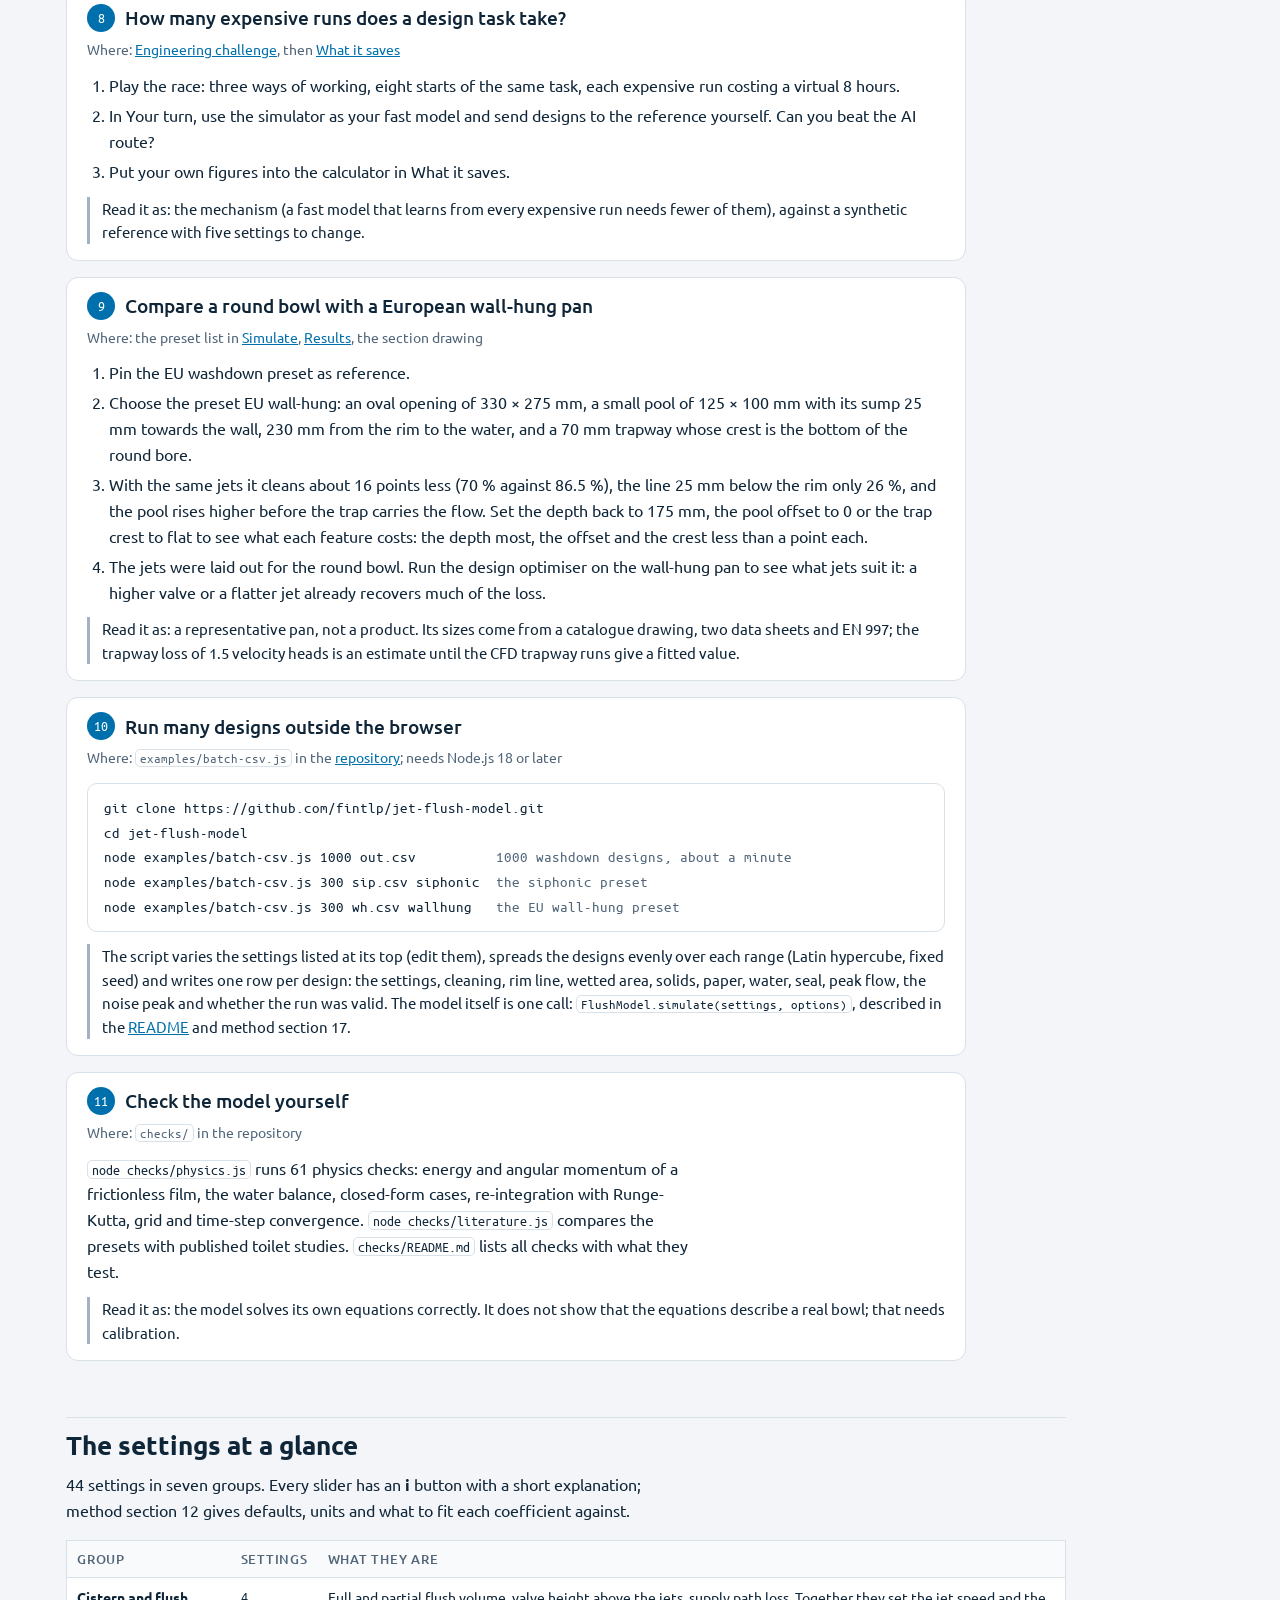
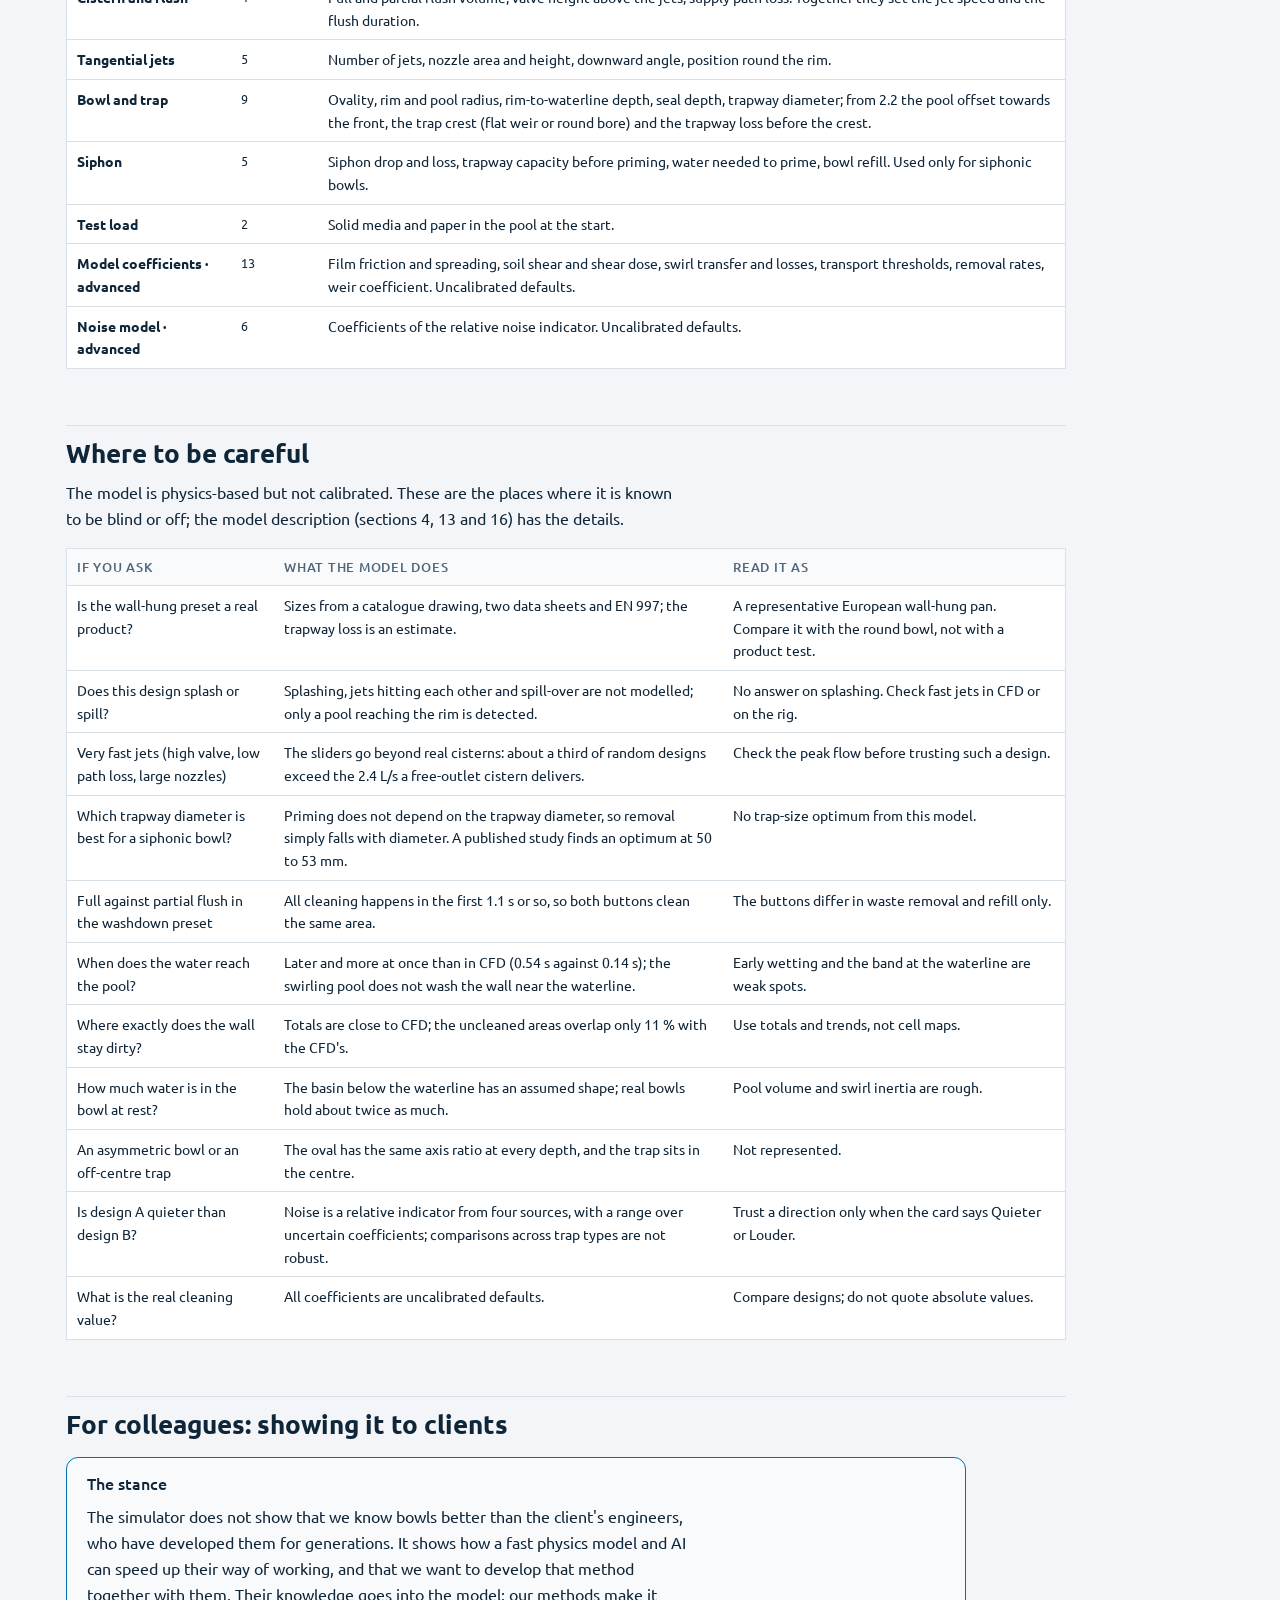
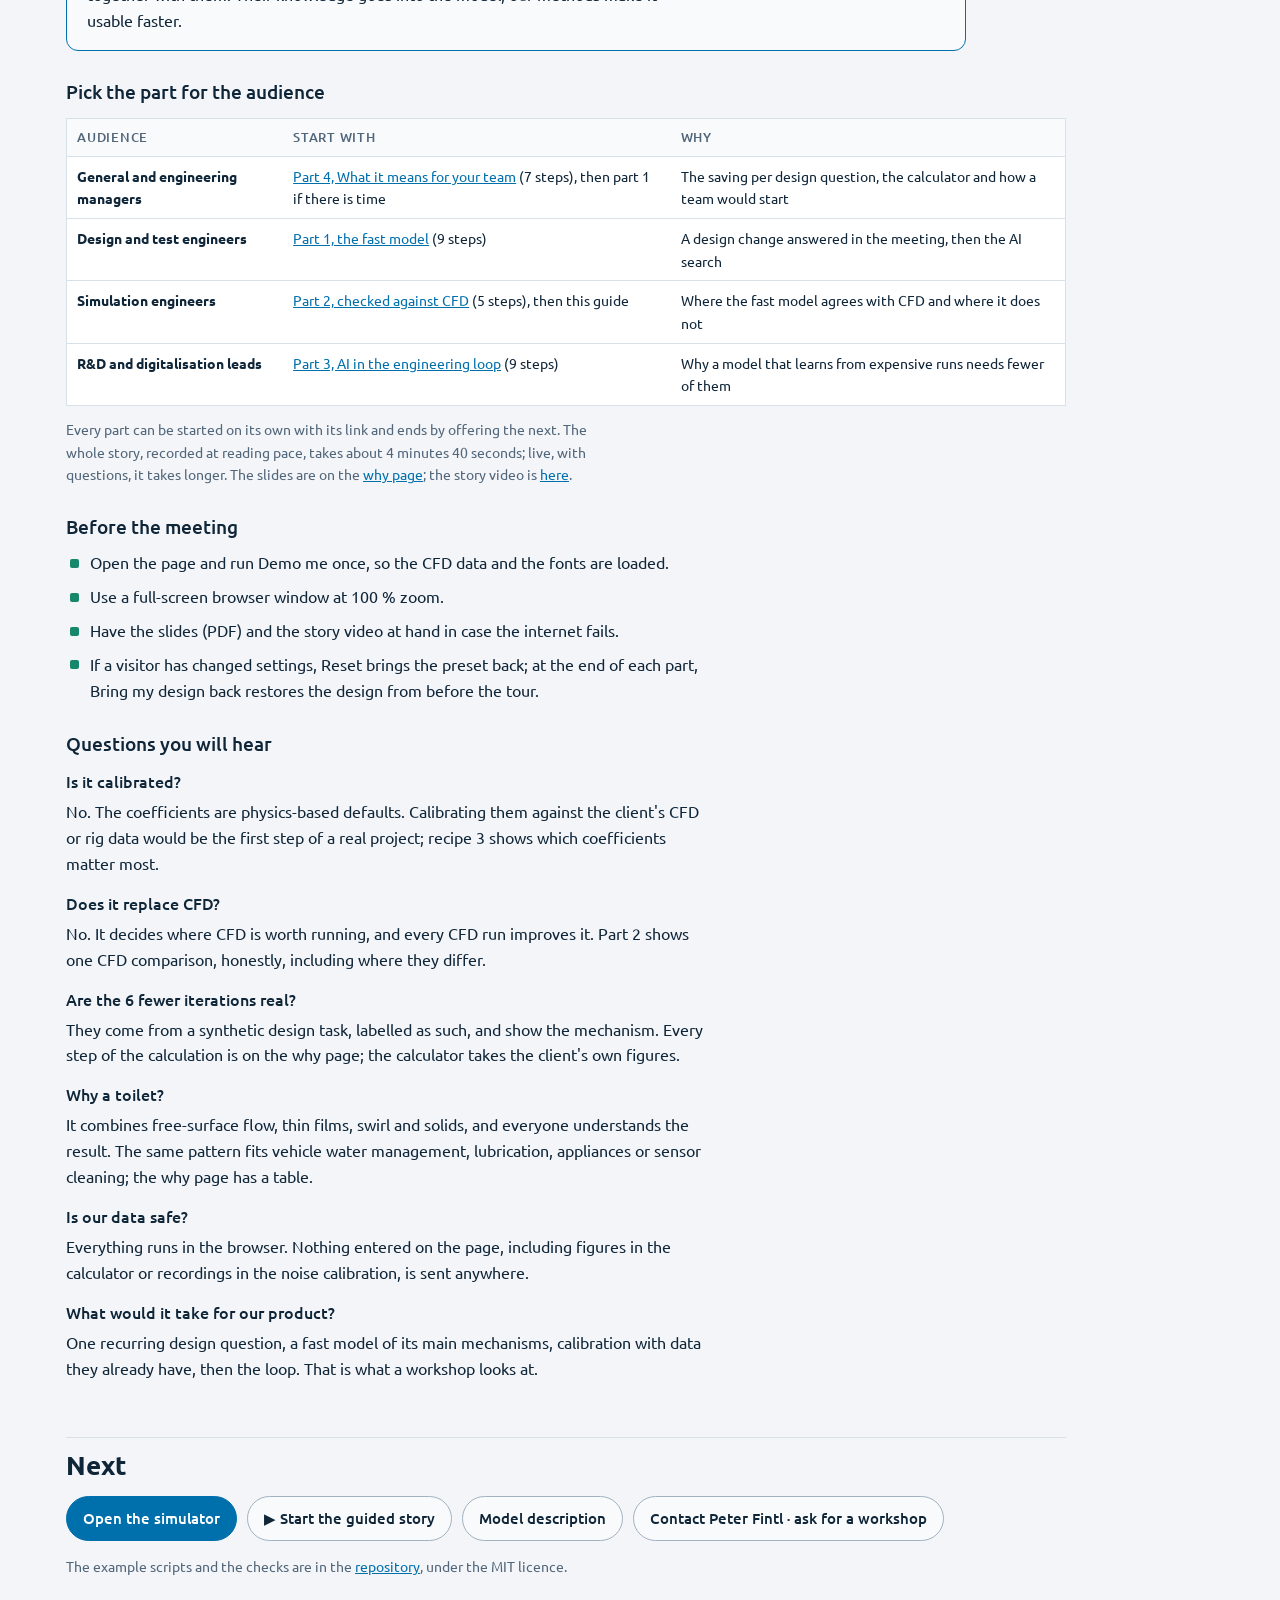
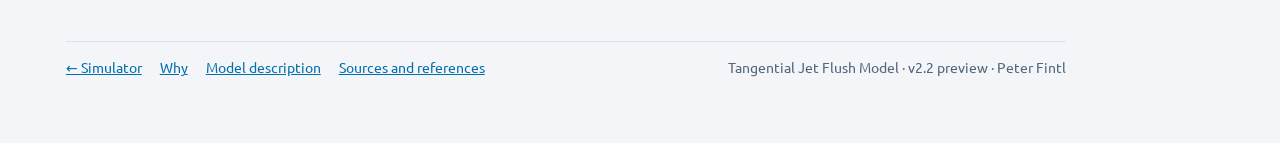
==== commit 7c128bd2: "2.2 preview: sump towards the wall, 230 mm deep, views from the user's position Pool offset now poin" ====
--- a/explore.html
+++ b/explore.html
@@ -306,9 +306,9 @@
         <p class="where">Where: the preset list in <a href="./#sim">Simulate</a>, <a href="./#results">Results</a>, the section drawing</p>
         <ol>
           <li>Pin the EU washdown preset as reference.</li>
-          <li>Choose the preset EU wall-hung: an oval opening of 330 × 275 mm, a small pool of 125 × 100 mm set 25 mm towards the front, 175 mm from the rim to the water, and a 70 mm trapway whose crest is the bottom of the round bore.</li>
-          <li>With the same jets it cleans about 9 points less, and the pool rises higher before the trap carries the flow. Set the pool offset to 0, or the trap crest to flat, to see what each feature costs: the offset about 5 points, the round crest about 2.</li>
-          <li>The jets were laid out for the round bowl. Run the design optimiser on the wall-hung pan to see what jets suit it.</li>
+          <li>Choose the preset EU wall-hung: an oval opening of 330 × 275 mm, a small pool of 125 × 100 mm with its sump 25 mm towards the wall, 230 mm from the rim to the water, and a 70 mm trapway whose crest is the bottom of the round bore.</li>
+          <li>With the same jets it cleans about 16 points less (70 % against 86.5 %), the line 25 mm below the rim only 26 %, and the pool rises higher before the trap carries the flow. Set the depth back to 175 mm, the pool offset to 0 or the trap crest to flat to see what each feature costs: the depth most, the offset and the crest less than a point each.</li>
+          <li>The jets were laid out for the round bowl. Run the design optimiser on the wall-hung pan to see what jets suit it: a higher valve or a flatter jet already recovers much of the loss.</li>
         </ol>
         <p class="read">Read it as: a representative pan, not a product. Its sizes come from a catalogue drawing, two data sheets and EN 997; the trapway loss of 1.5 velocity heads is an estimate until the CFD trapway runs give a fitted value.</p>
       </div>
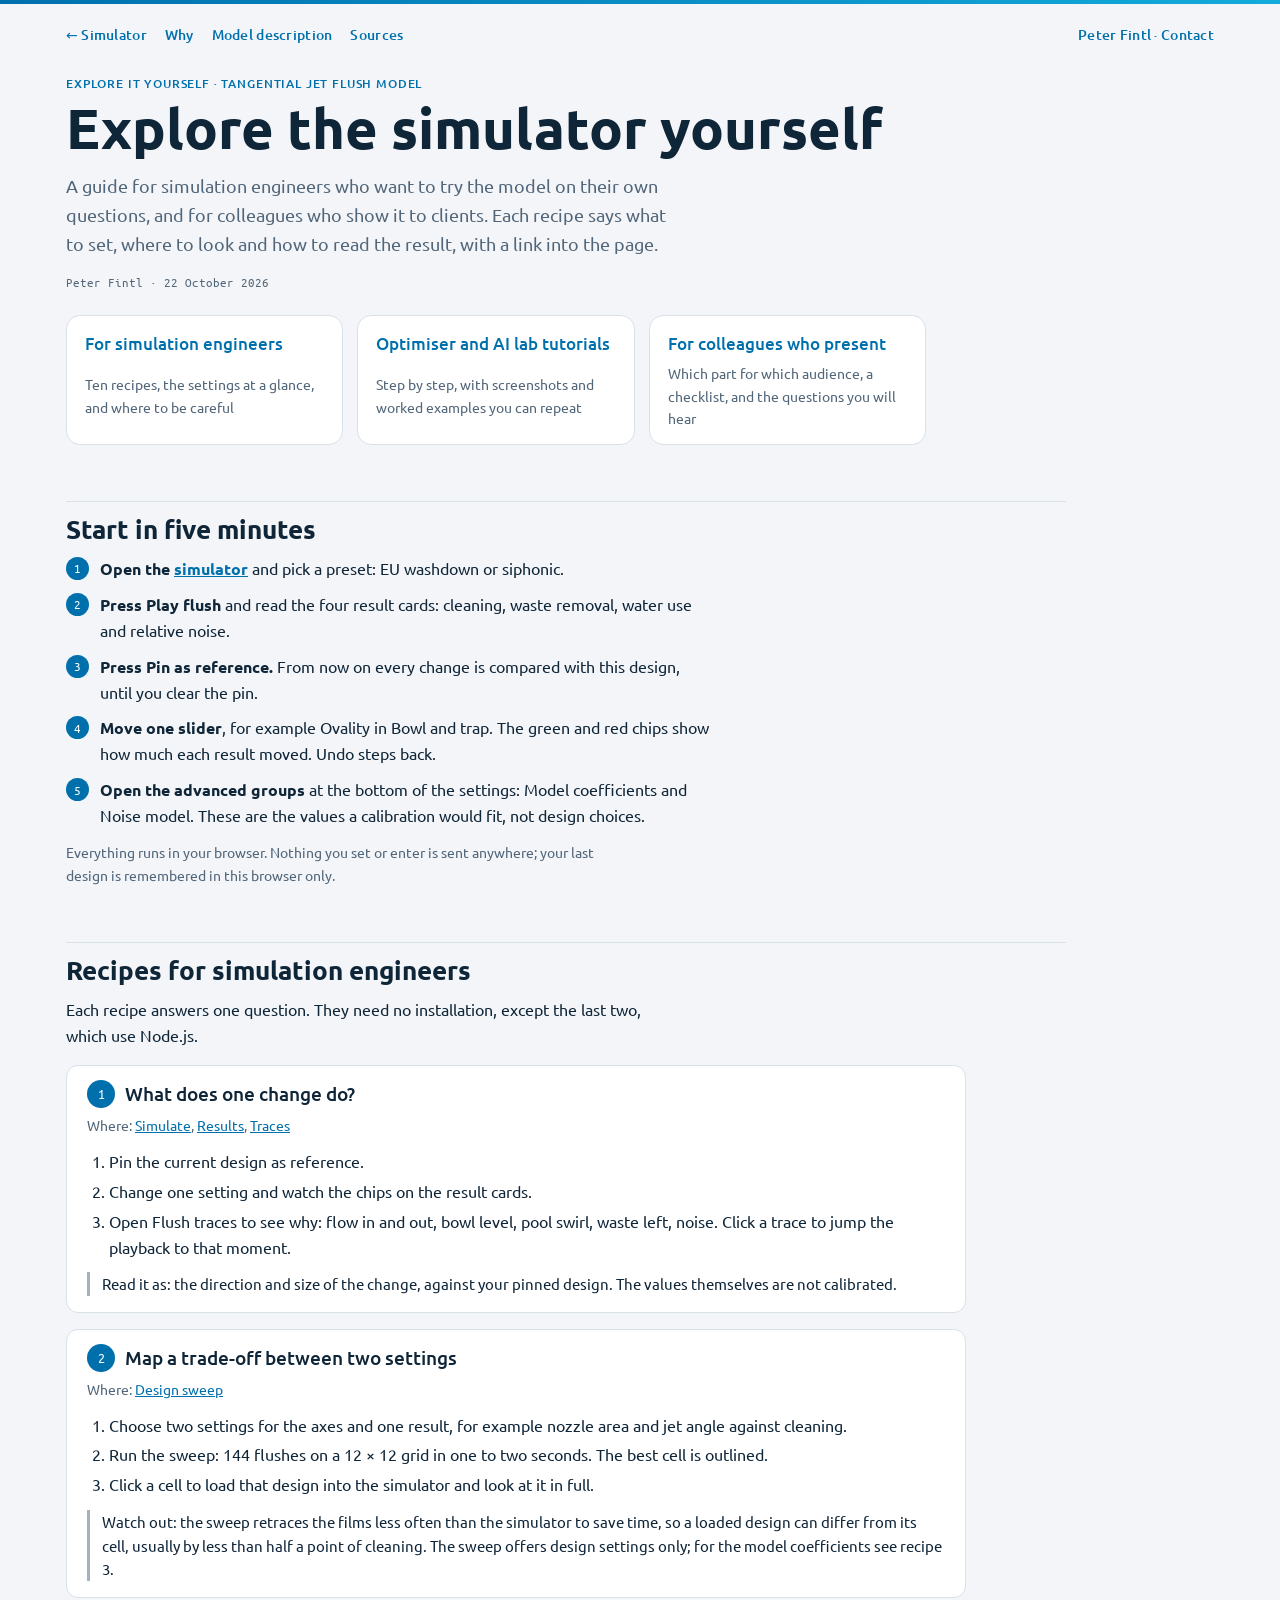
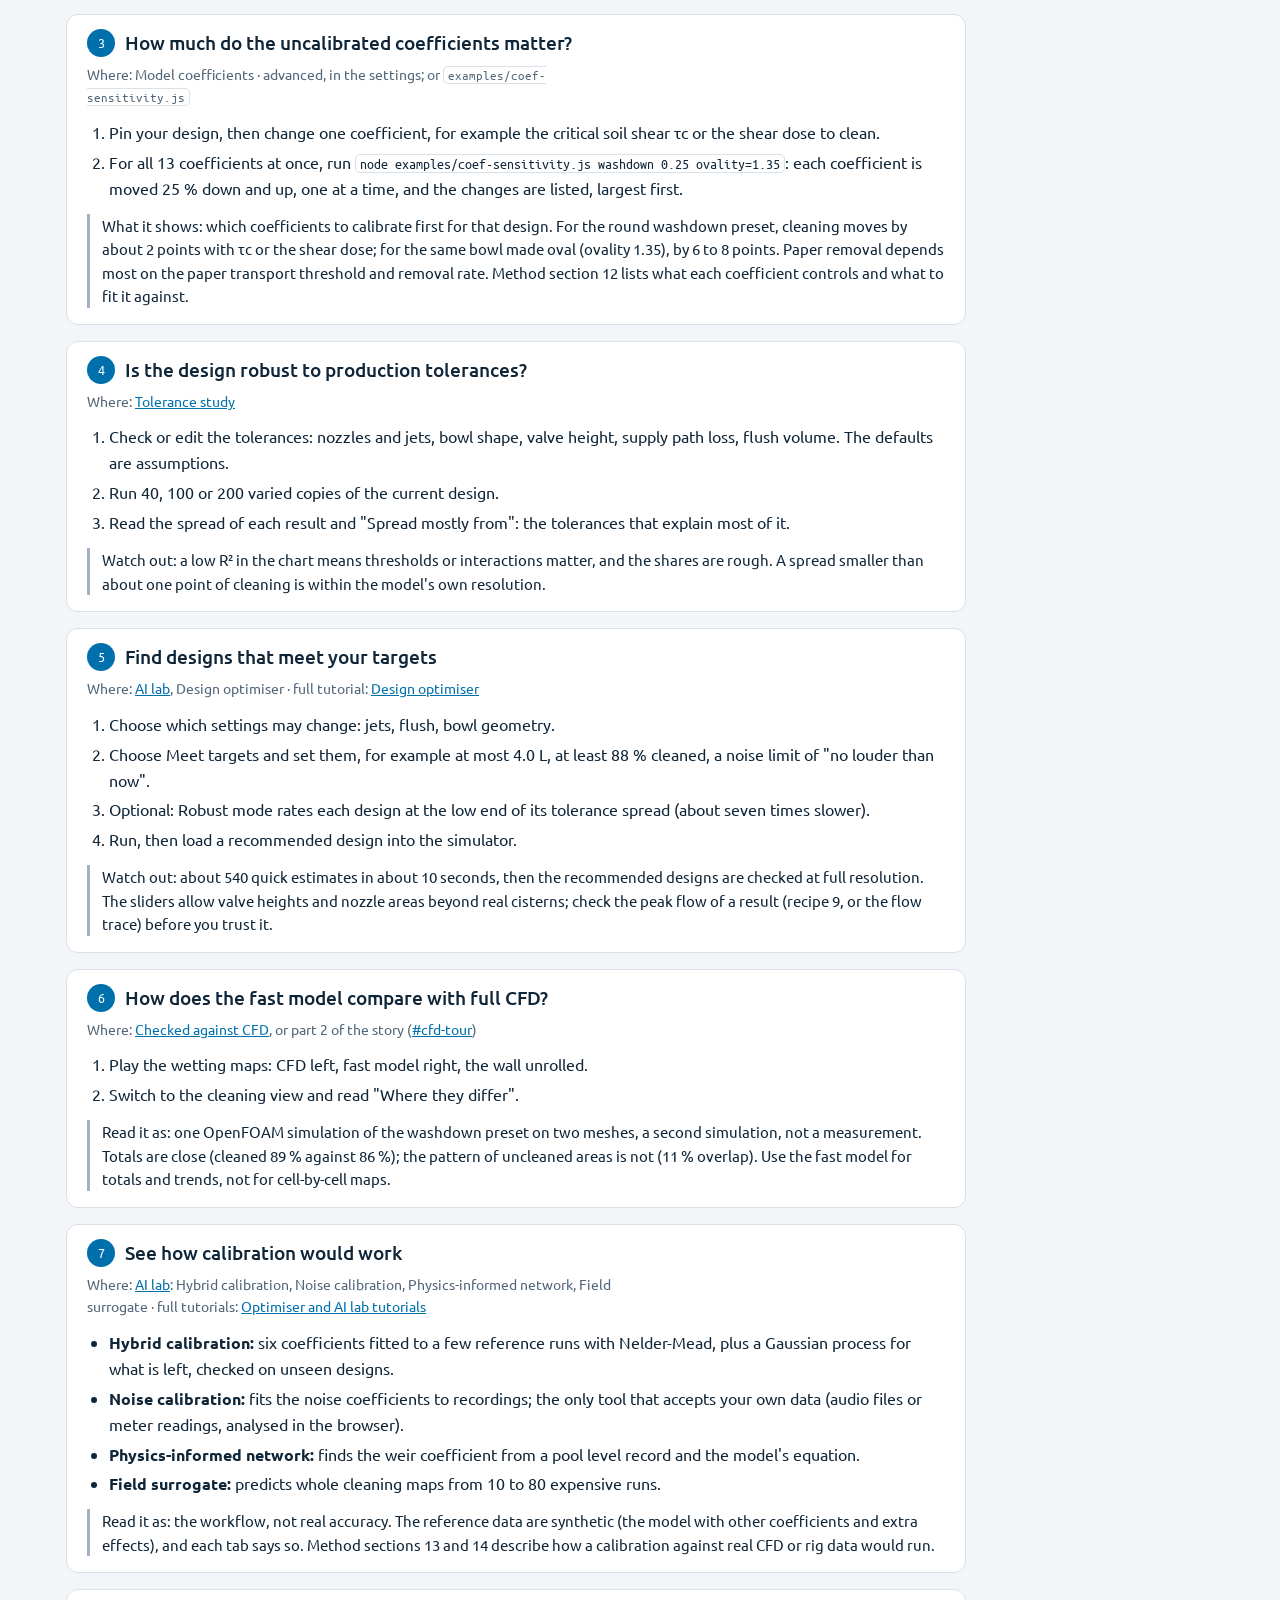
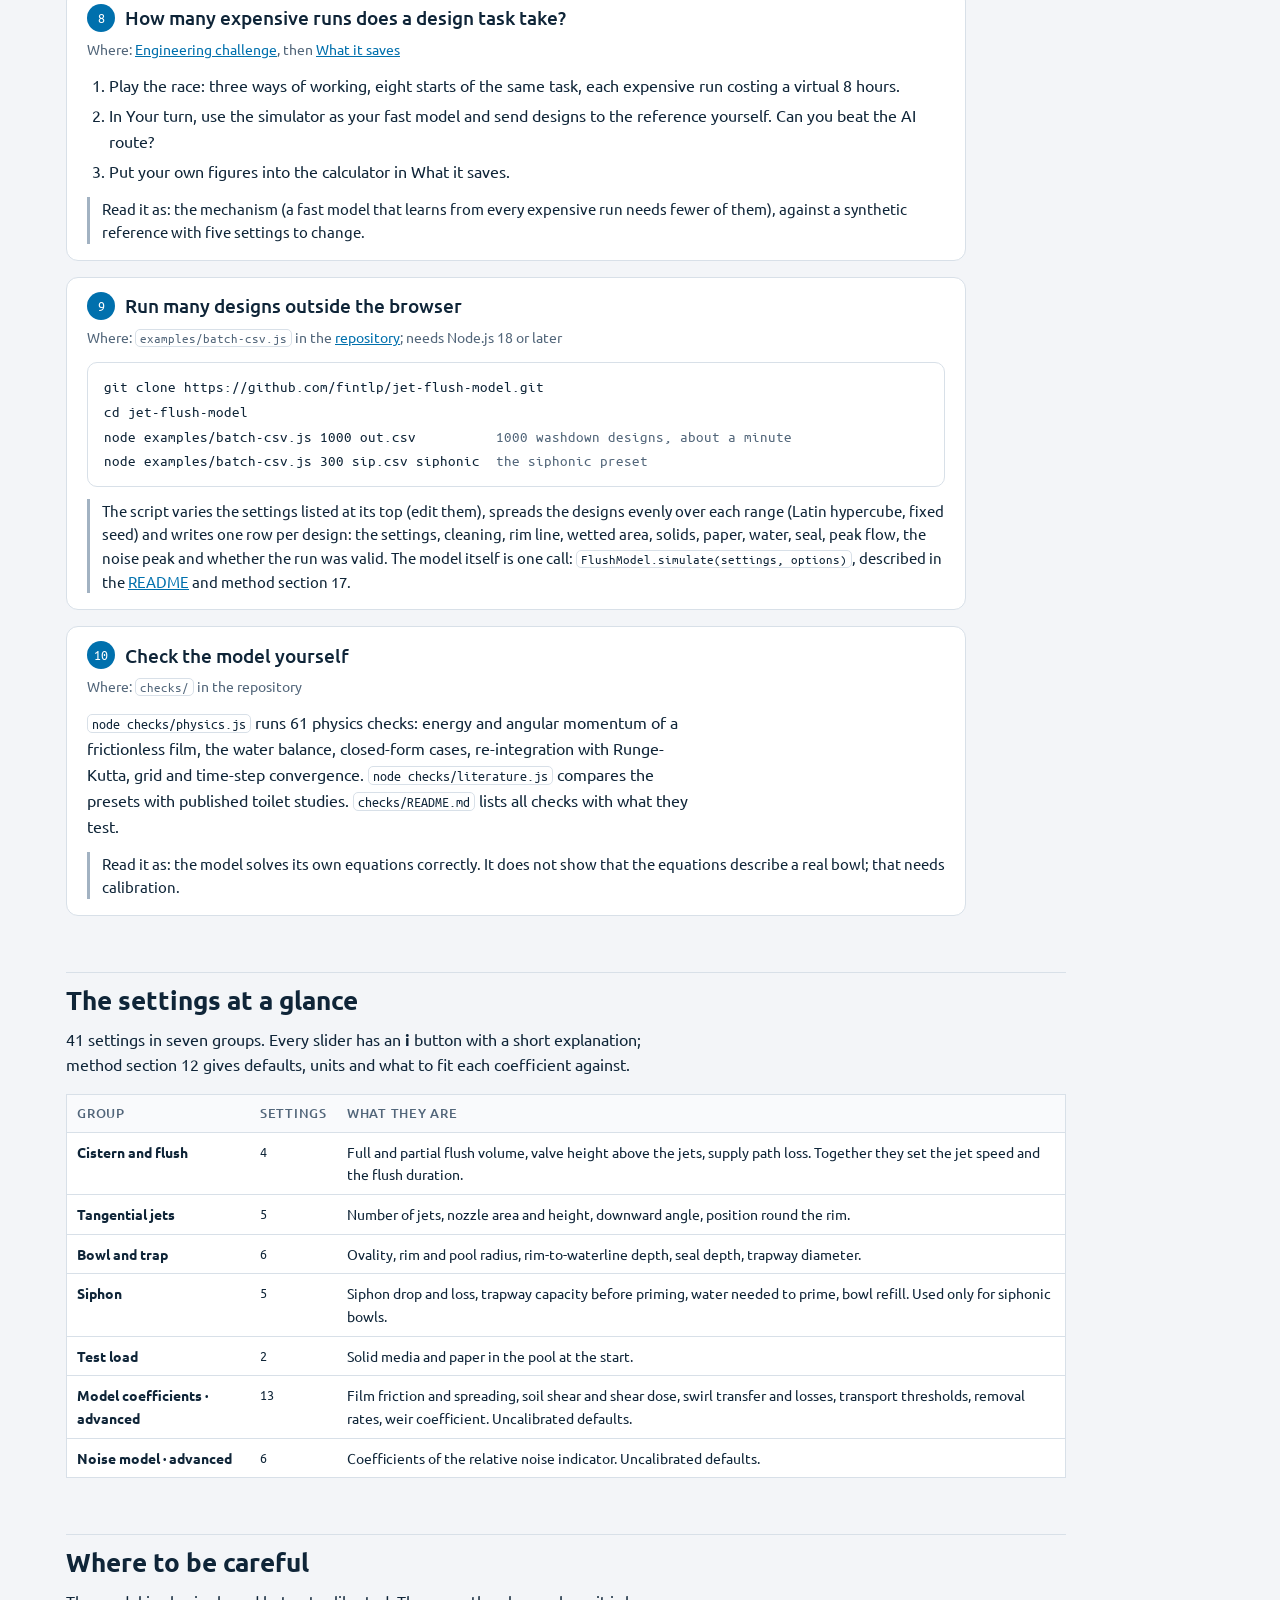
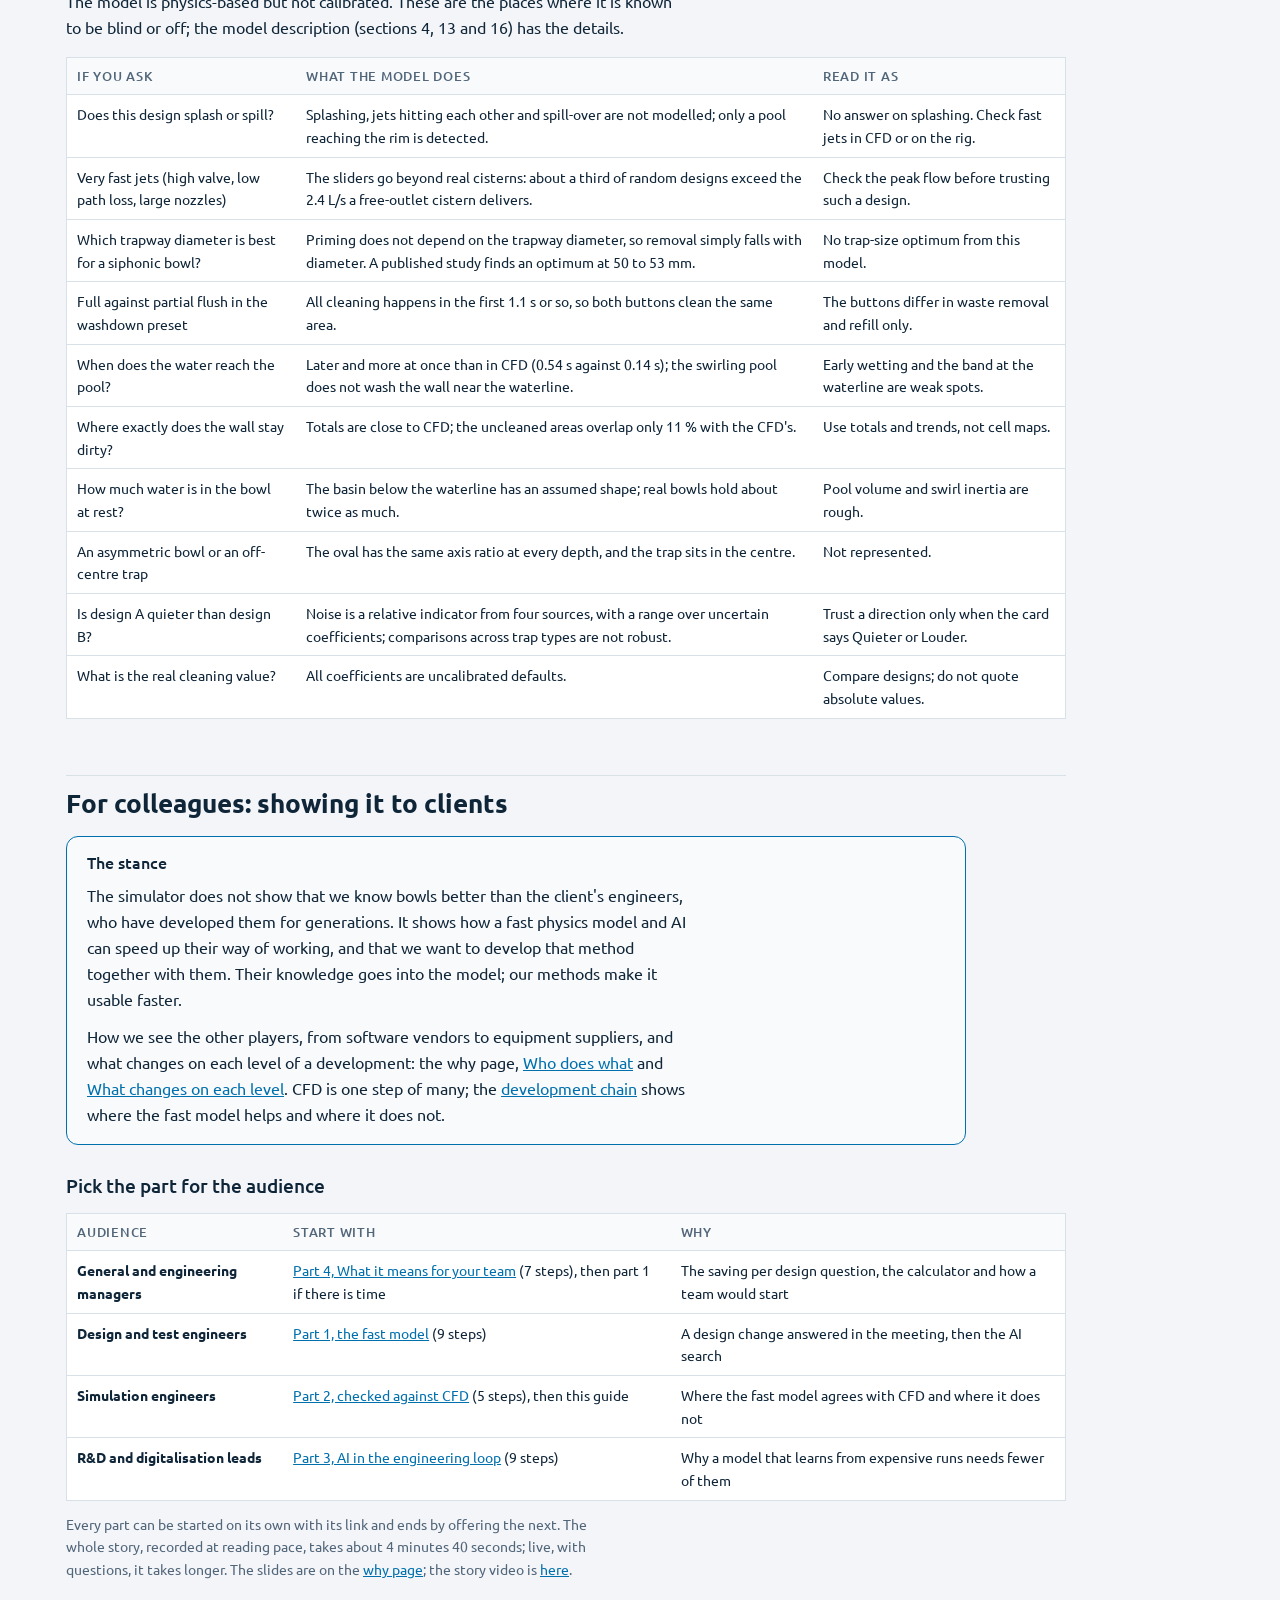
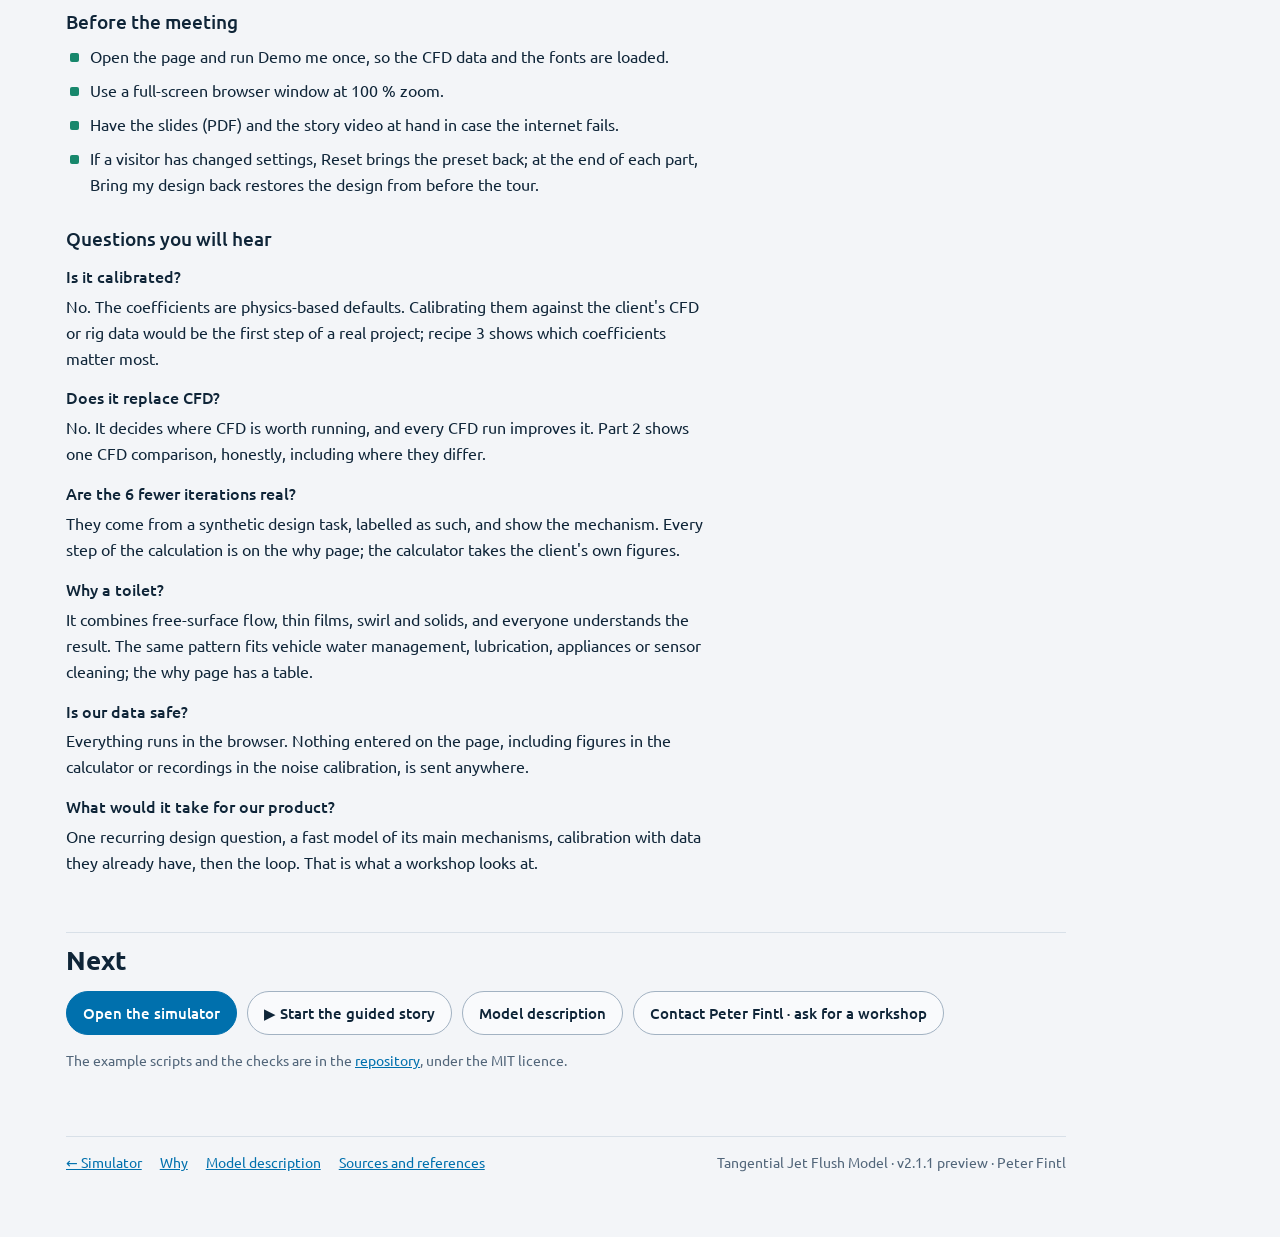
==== commit db48026d: "2.1.1: development chain, roles and levels on the why page - Why page: More than CFD (six steps from" ====
--- a/explore.html
+++ b/explore.html
@@ -3,7 +3,7 @@
 <head>
 <meta charset="utf-8">
 <meta name="viewport" content="width=device-width, initial-scale=1, viewport-fit=cover">
-<meta name="description" content="A guide to the Tangential Jet Flush Model for simulation engineers and for colleagues who present it: eleven recipes, the settings, where to be careful, and a demo playbook.">
+<meta name="description" content="A guide to the Tangential Jet Flush Model for simulation engineers and for colleagues who present it: ten recipes, the settings, where to be careful, and a demo playbook.">
 <title>Explore It Yourself</title>
 <link rel="icon" href="data:image/svg+xml,%3Csvg xmlns=%22http://www.w3.org/2000/svg%22 viewBox=%220 0 32 32%22%3E%3Ccircle cx=%2216%22 cy=%2216%22 r=%2215%22 fill=%22%230070ad%22/%3E%3Cpath d=%22M9 13a7 7 0 0 0 14 0%22 fill=%22none%22 stroke=%22%23fff%22 stroke-width=%223%22 stroke-linecap=%22round%22/%3E%3C/svg%3E">
 <link rel="preload" href="fonts/ubuntu-latin-400-normal.woff2" as="font" type="font/woff2" crossorigin>
@@ -190,7 +190,7 @@
     <p class="lede">A guide for simulation engineers who want to try the model on their own questions, and for colleagues who show it to clients. Each recipe says what to set, where to look and how to read the result, with a link into the page.</p>
     <p class="meta">Peter Fintl · 22 October 2026</p>
     <div class="paths">
-      <a class="path" href="#recipes"><b>For simulation engineers</b><span>Eleven recipes, the settings at a glance, and where to be careful</span></a>
+      <a class="path" href="#recipes"><b>For simulation engineers</b><span>Ten recipes, the settings at a glance, and where to be careful</span></a>
       <a class="path" href="tutorials.html"><b>Optimiser and AI lab tutorials</b><span>Step by step, with screenshots and worked examples you can repeat</span></a>
       <a class="path" href="#present"><b>For colleagues who present</b><span>Which part for which audience, a checklist, and the questions you will hear</span></a>
     </div>
@@ -265,7 +265,7 @@
           <li>Optional: Robust mode rates each design at the low end of its tolerance spread (about seven times slower).</li>
           <li>Run, then load a recommended design into the simulator.</li>
         </ol>
-        <p class="read">Watch out: about 540 quick estimates in about 10 seconds, then the recommended designs are checked at full resolution. The sliders allow valve heights and nozzle areas beyond real cisterns; check the peak flow of a result (recipe 10, or the flow trace) before you trust it.</p>
+        <p class="read">Watch out: about 540 quick estimates in about 10 seconds, then the recommended designs are checked at full resolution. The sliders allow valve heights and nozzle areas beyond real cisterns; check the peak flow of a result (recipe 9, or the flow trace) before you trust it.</p>
       </div>
 
       <div class="recipe" id="r-cfd">
@@ -301,31 +301,18 @@
         <p class="read">Read it as: the mechanism (a fast model that learns from every expensive run needs fewer of them), against a synthetic reference with five settings to change.</p>
       </div>
 
-      <div class="recipe" id="r-wh">
-        <h3><span class="rn">9</span>Compare a round bowl with a European wall-hung pan</h3>
-        <p class="where">Where: the preset list in <a href="./#sim">Simulate</a>, <a href="./#results">Results</a>, the section drawing</p>
-        <ol>
-          <li>Pin the EU washdown preset as reference.</li>
-          <li>Choose the preset EU wall-hung: an oval opening of 330 × 275 mm, a small pool of 125 × 100 mm with its sump 25 mm towards the wall, 230 mm from the rim to the water, and a 70 mm trapway whose crest is the bottom of the round bore.</li>
-          <li>With the same jets it cleans about 16 points less (70 % against 86.5 %), the line 25 mm below the rim only 26 %, and the pool rises higher before the trap carries the flow. Set the depth back to 175 mm, the pool offset to 0 or the trap crest to flat to see what each feature costs: the depth most, the offset and the crest less than a point each.</li>
-          <li>The jets were laid out for the round bowl. Run the design optimiser on the wall-hung pan to see what jets suit it: a higher valve or a flatter jet already recovers much of the loss.</li>
-        </ol>
-        <p class="read">Read it as: a representative pan, not a product. Its sizes come from a catalogue drawing, two data sheets and EN 997; the trapway loss of 1.5 velocity heads is an estimate until the CFD trapway runs give a fitted value.</p>
-      </div>
-
       <div class="recipe" id="r-node">
-        <h3><span class="rn">10</span>Run many designs outside the browser</h3>
+        <h3><span class="rn">9</span>Run many designs outside the browser</h3>
         <p class="where">Where: <code>examples/batch-csv.js</code> in the <a href="https://github.com/fintlp/jet-flush-model" target="_blank" rel="noopener">repository</a>; needs Node.js 18 or later</p>
         <div class="eq">git clone https://github.com/fintlp/jet-flush-model.git
 cd jet-flush-model
 node examples/batch-csv.js 1000 out.csv          <span class="c">1000 washdown designs, about a minute</span>
-node examples/batch-csv.js 300 sip.csv siphonic  <span class="c">the siphonic preset</span>
-node examples/batch-csv.js 300 wh.csv wallhung   <span class="c">the EU wall-hung preset</span></div>
+node examples/batch-csv.js 300 sip.csv siphonic  <span class="c">the siphonic preset</span></div>
         <p class="read">The script varies the settings listed at its top (edit them), spreads the designs evenly over each range (Latin hypercube, fixed seed) and writes one row per design: the settings, cleaning, rim line, wetted area, solids, paper, water, seal, peak flow, the noise peak and whether the run was valid. The model itself is one call: <code>FlushModel.simulate(settings, options)</code>, described in the <a href="https://github.com/fintlp/jet-flush-model#run-it-locally" target="_blank" rel="noopener">README</a> and method section 17.</p>
       </div>
 
       <div class="recipe" id="r-checks">
-        <h3><span class="rn">11</span>Check the model yourself</h3>
+        <h3><span class="rn">10</span>Check the model yourself</h3>
         <p class="where">Where: <code>checks/</code> in the repository</p>
         <p><code>node checks/physics.js</code> runs 61 physics checks: energy and angular momentum of a frictionless film, the water balance, closed-form cases, re-integration with Runge-Kutta, grid and time-step convergence. <code>node checks/literature.js</code> compares the presets with published toilet studies. <code>checks/README.md</code> lists all checks with what they test.</p>
         <p class="read">Read it as: the model solves its own equations correctly. It does not show that the equations describe a real bowl; that needs calibration.</p>
@@ -334,13 +321,13 @@
 
     <section id="settings">
       <h2>The settings at a glance</h2>
-      <p>44 settings in seven groups. Every slider has an <b>i</b> button with a short explanation; method section 12 gives defaults, units and what to fit each coefficient against.</p>
+      <p>41 settings in seven groups. Every slider has an <b>i</b> button with a short explanation; method section 12 gives defaults, units and what to fit each coefficient against.</p>
       <div class="tablewrap"><table class="map">
         <thead><tr><th>Group</th><th>Settings</th><th>What they are</th></tr></thead>
         <tbody>
           <tr><td><b>Cistern and flush</b></td><td class="num">4</td><td>Full and partial flush volume, valve height above the jets, supply path loss. Together they set the jet speed and the flush duration.</td></tr>
           <tr><td><b>Tangential jets</b></td><td class="num">5</td><td>Number of jets, nozzle area and height, downward angle, position round the rim.</td></tr>
-          <tr><td><b>Bowl and trap</b></td><td class="num">9</td><td>Ovality, rim and pool radius, rim-to-waterline depth, seal depth, trapway diameter; from 2.2 the pool offset towards the front, the trap crest (flat weir or round bore) and the trapway loss before the crest.</td></tr>
+          <tr><td><b>Bowl and trap</b></td><td class="num">6</td><td>Ovality, rim and pool radius, rim-to-waterline depth, seal depth, trapway diameter.</td></tr>
           <tr><td><b>Siphon</b></td><td class="num">5</td><td>Siphon drop and loss, trapway capacity before priming, water needed to prime, bowl refill. Used only for siphonic bowls.</td></tr>
           <tr><td><b>Test load</b></td><td class="num">2</td><td>Solid media and paper in the pool at the start.</td></tr>
           <tr><td><b>Model coefficients · advanced</b></td><td class="num">13</td><td>Film friction and spreading, soil shear and shear dose, swirl transfer and losses, transport thresholds, removal rates, weir coefficient. Uncalibrated defaults.</td></tr>
@@ -355,7 +342,6 @@
       <div class="tablewrap"><table class="map">
         <thead><tr><th>If you ask</th><th>What the model does</th><th>Read it as</th></tr></thead>
         <tbody>
-          <tr><td>Is the wall-hung preset a real product?</td><td>Sizes from a catalogue drawing, two data sheets and EN 997; the trapway loss is an estimate.</td><td>A representative European wall-hung pan. Compare it with the round bowl, not with a product test.</td></tr>
           <tr><td>Does this design splash or spill?</td><td>Splashing, jets hitting each other and spill-over are not modelled; only a pool reaching the rim is detected.</td><td>No answer on splashing. Check fast jets in CFD or on the rig.</td></tr>
           <tr><td>Very fast jets (high valve, low path loss, large nozzles)</td><td>The sliders go beyond real cisterns: about a third of random designs exceed the 2.4 L/s a free-outlet cistern delivers.</td><td>Check the peak flow before trusting such a design.</td></tr>
           <tr><td>Which trapway diameter is best for a siphonic bowl?</td><td>Priming does not depend on the trapway diameter, so removal simply falls with diameter. A published study finds an optimum at 50 to 53 mm.</td><td>No trap-size optimum from this model.</td></tr>
@@ -375,6 +361,7 @@
       <div class="box stance">
         <h4>The stance</h4>
         <p>The simulator does not show that we know bowls better than the client's engineers, who have developed them for generations. It shows how a fast physics model and AI can speed up their way of working, and that we want to develop that method together with them. Their knowledge goes into the model; our methods make it usable faster.</p>
+        <p>How we see the other players, from software vendors to equipment suppliers, and what changes on each level of a development: the why page, <a href="why.html#roles">Who does what</a> and <a href="why.html#levels">What changes on each level</a>. CFD is one step of many; the <a href="why.html#chain">development chain</a> shows where the fast model helps and where it does not.</p>
       </div>
 
       <h3>Pick the part for the audience</h3>
@@ -421,7 +408,7 @@
 
     <footer class="foot">
       <span class="navl"><a href="./">← Simulator</a><a href="why.html">Why</a><a href="method.html">Model description</a><a href="sources.html">Sources and references</a></span>
-      <span>Tangential Jet Flush Model · v2.2 preview · Peter Fintl</span>
+      <span>Tangential Jet Flush Model · v2.1.1 preview · Peter Fintl</span>
     </footer>
   </div>
 </div>
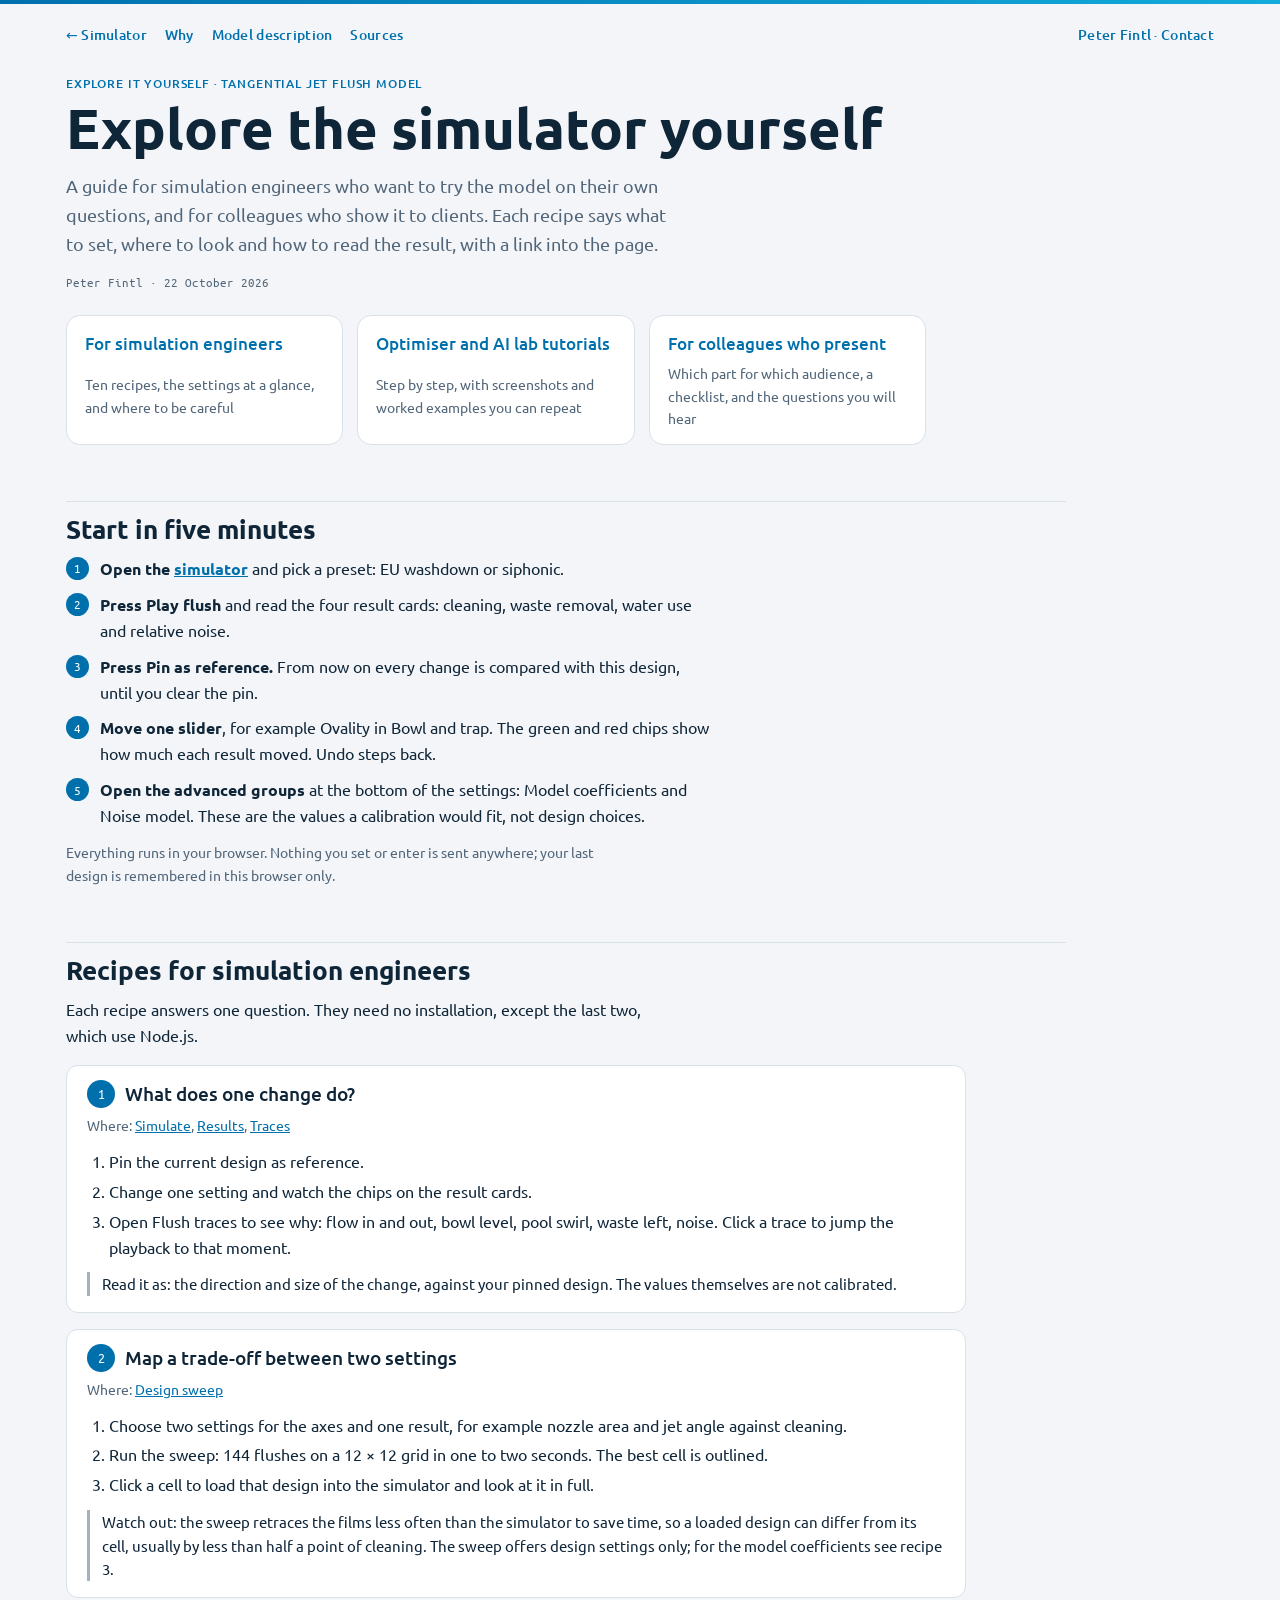
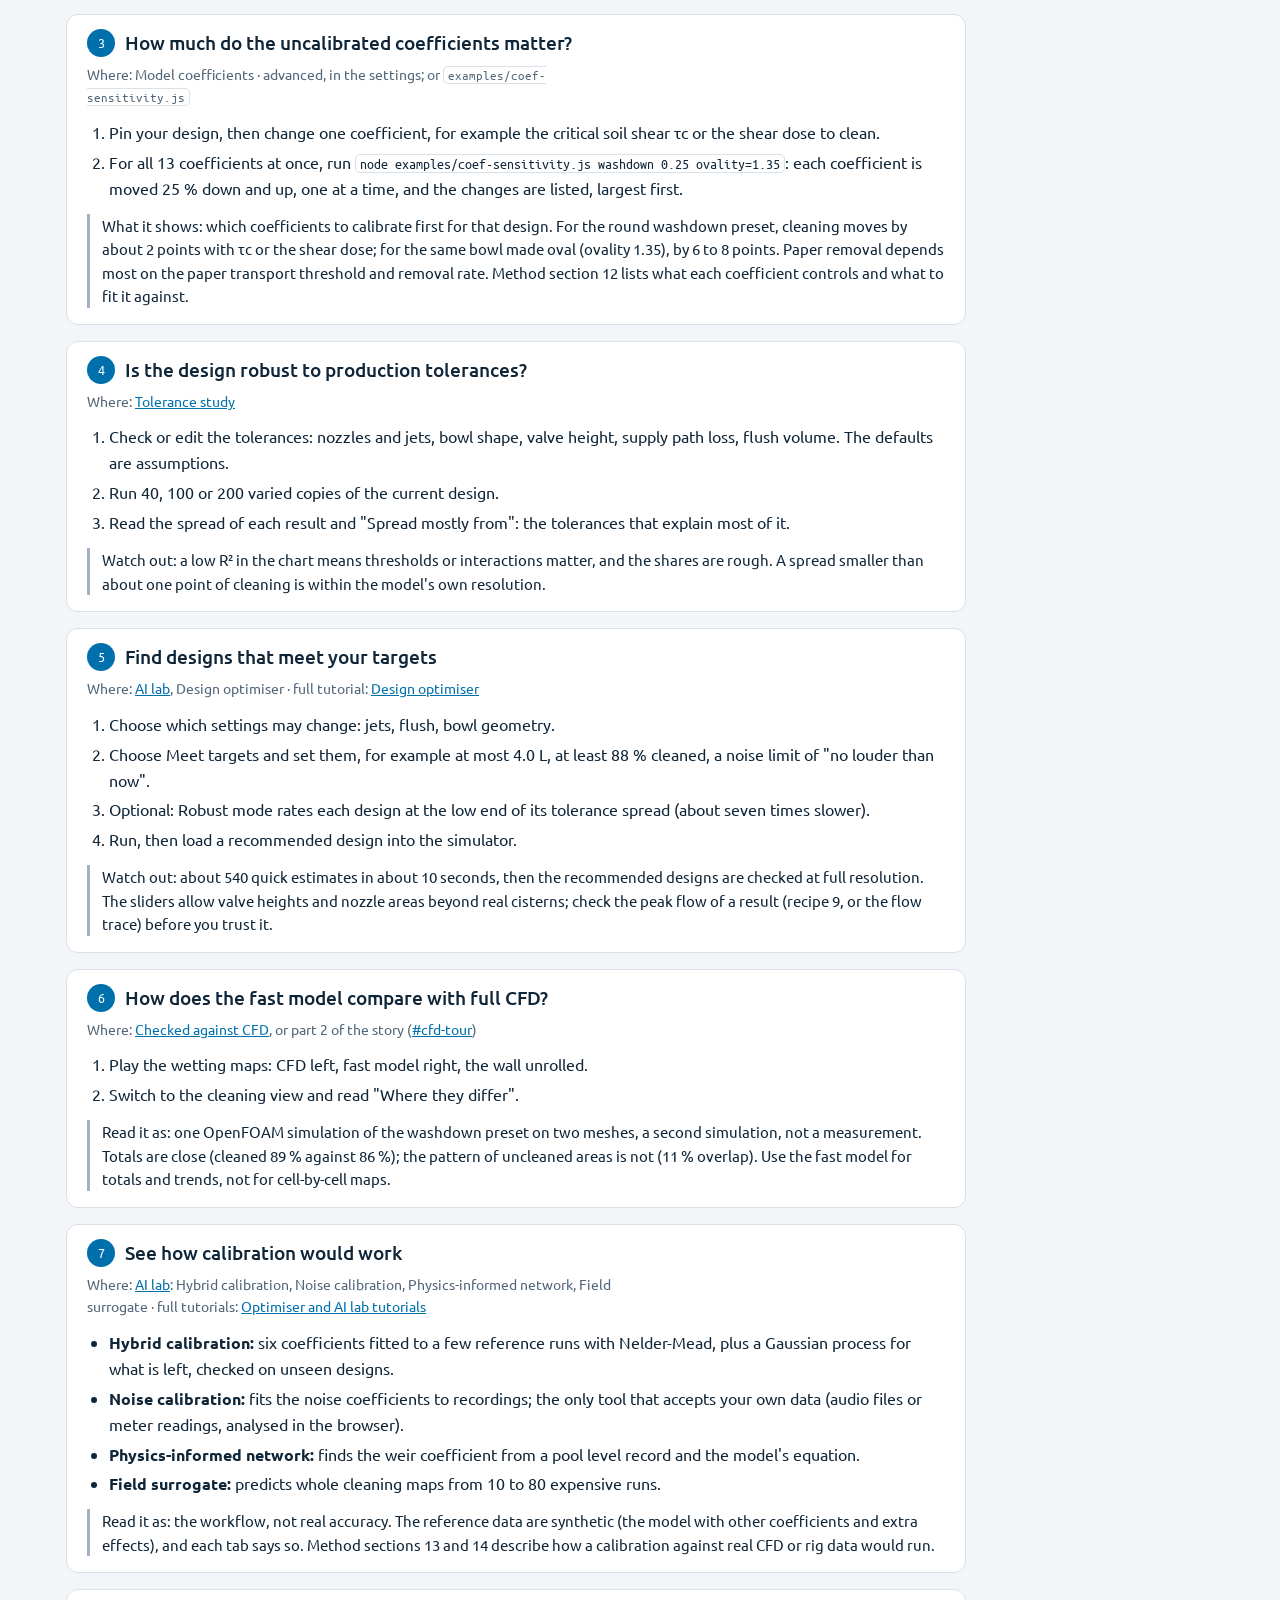
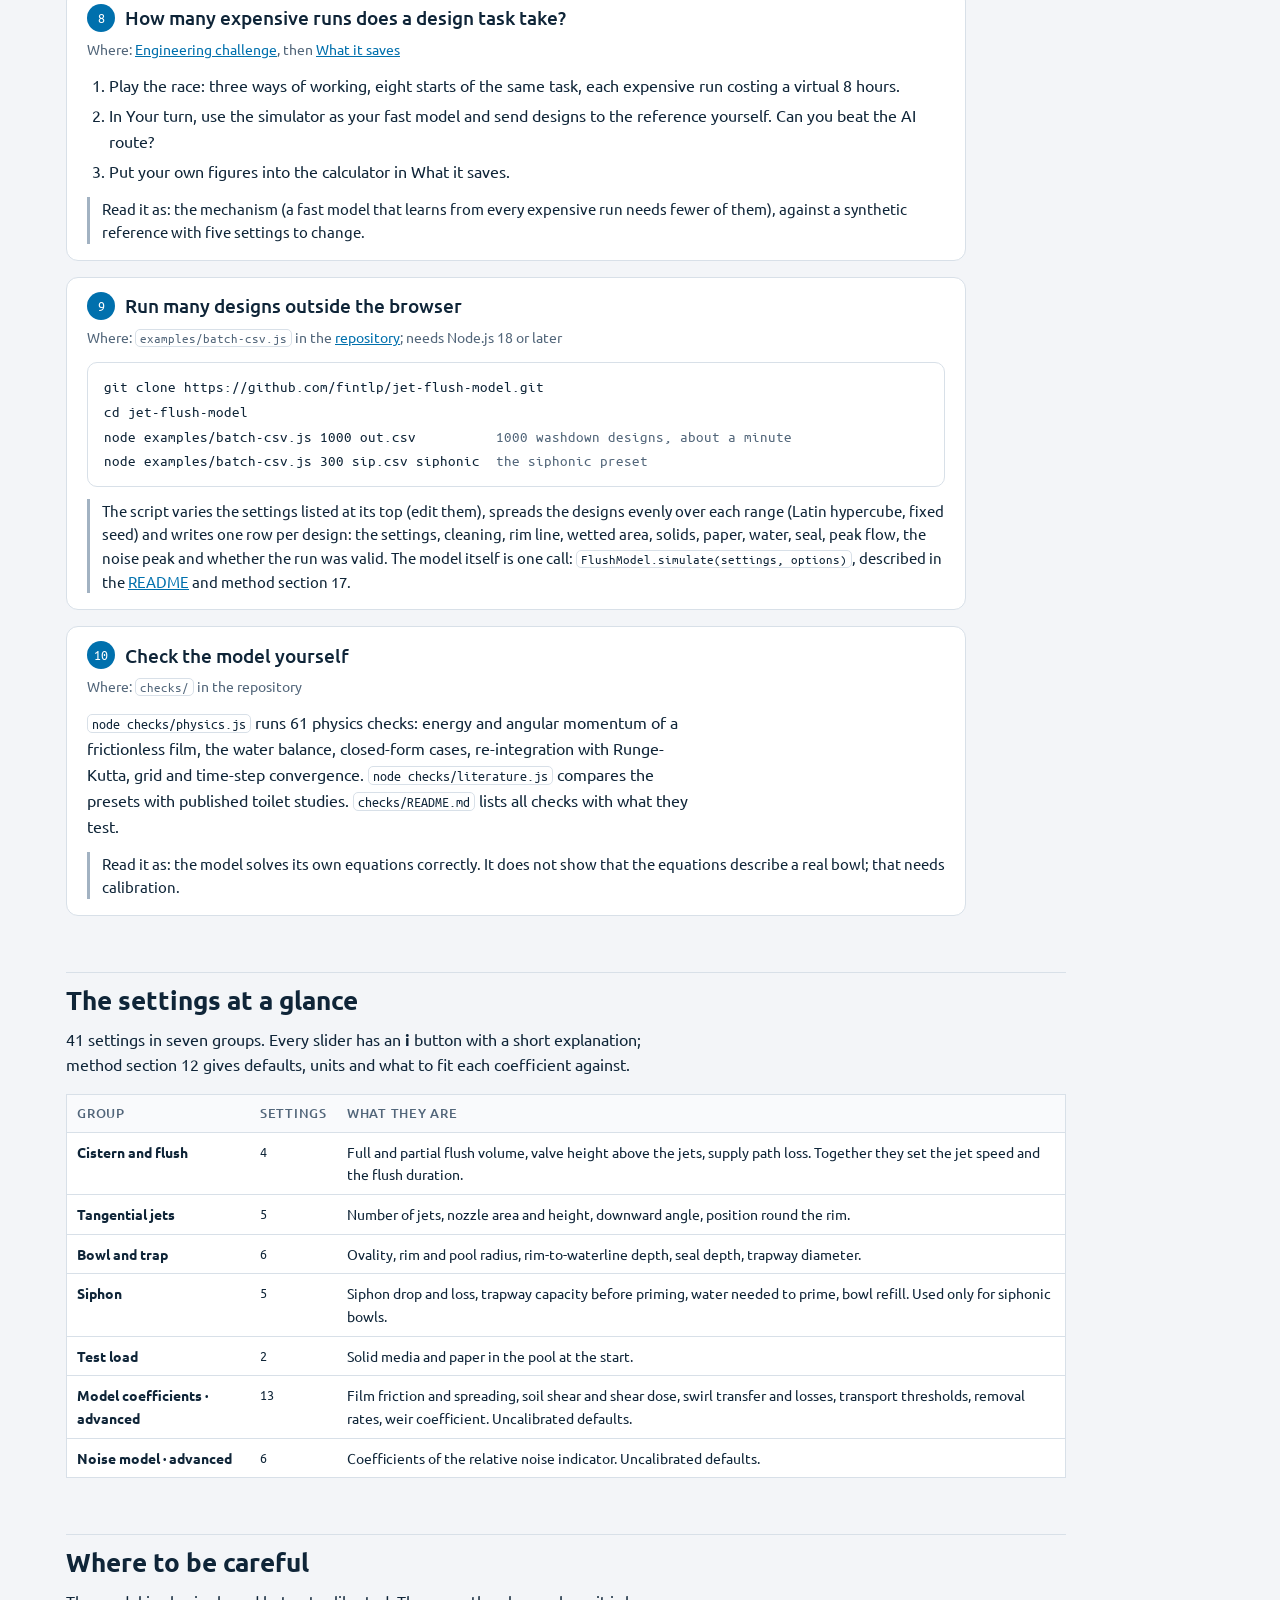
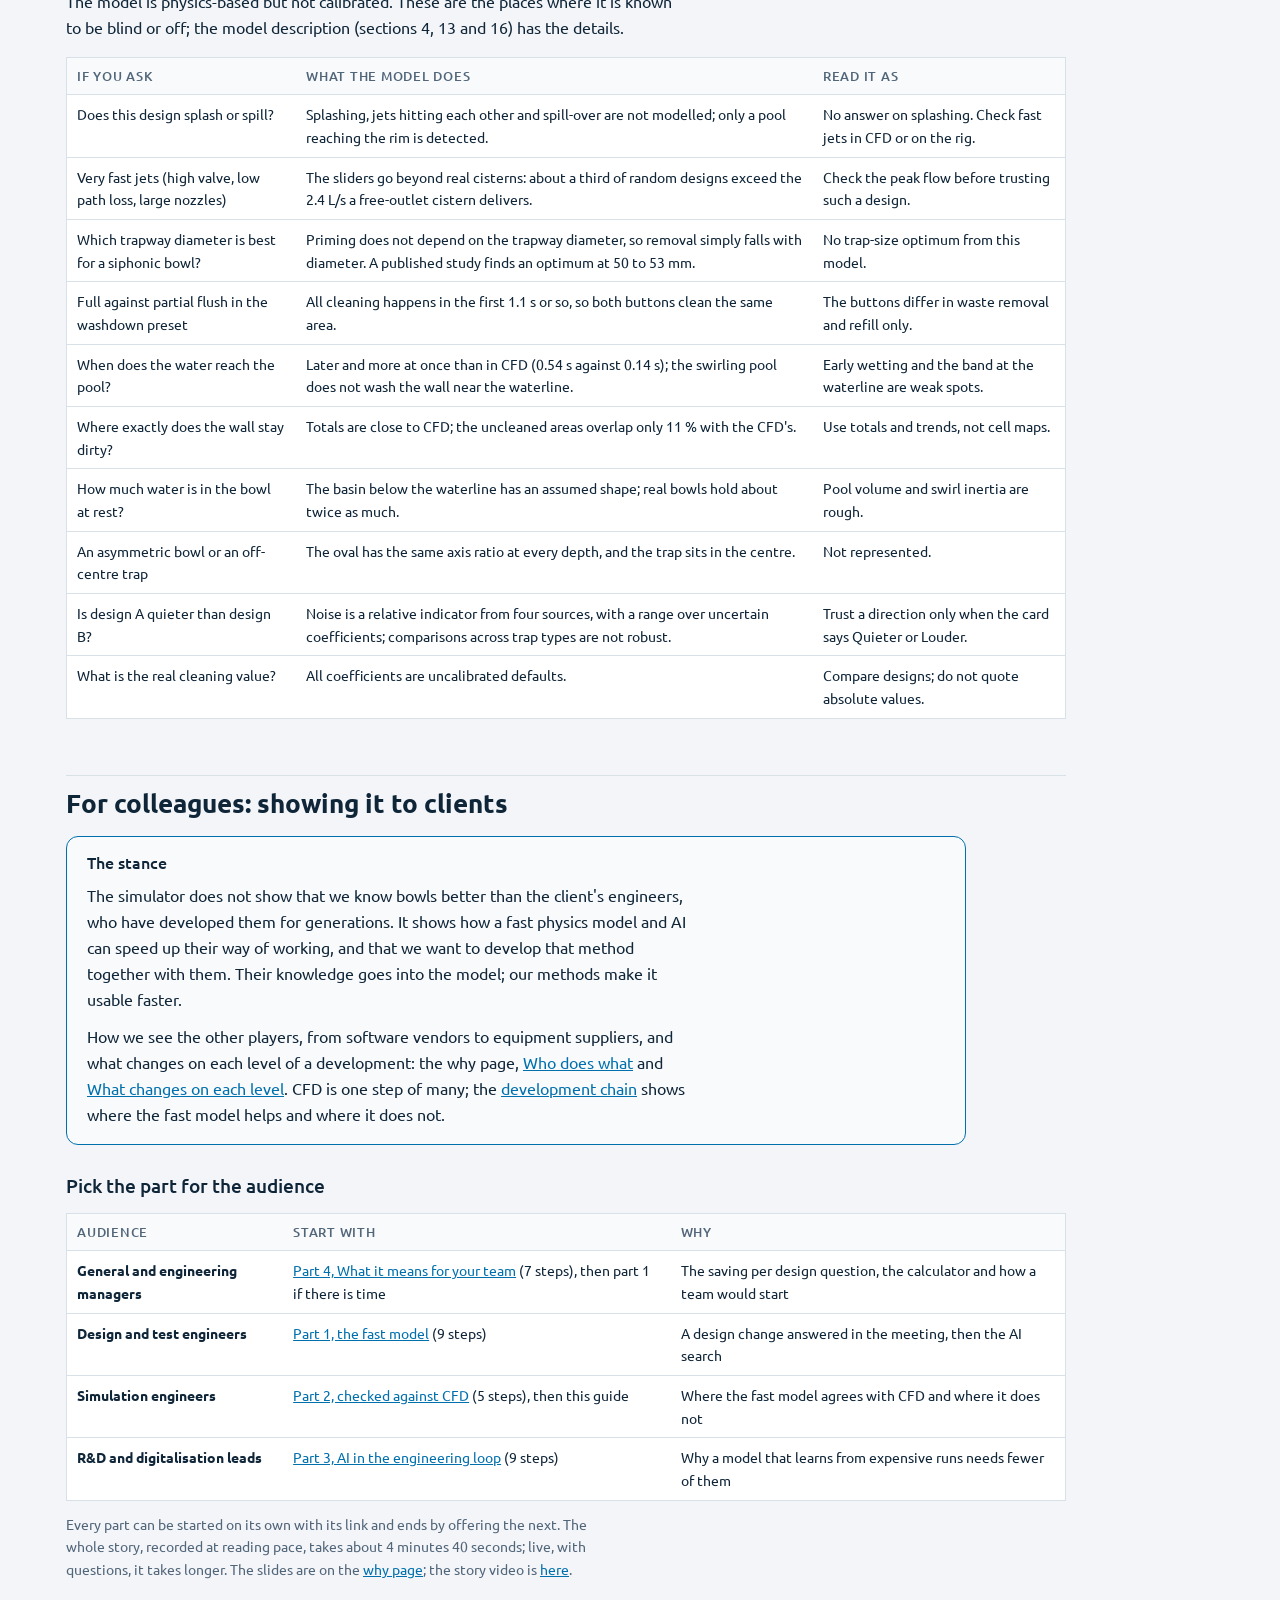
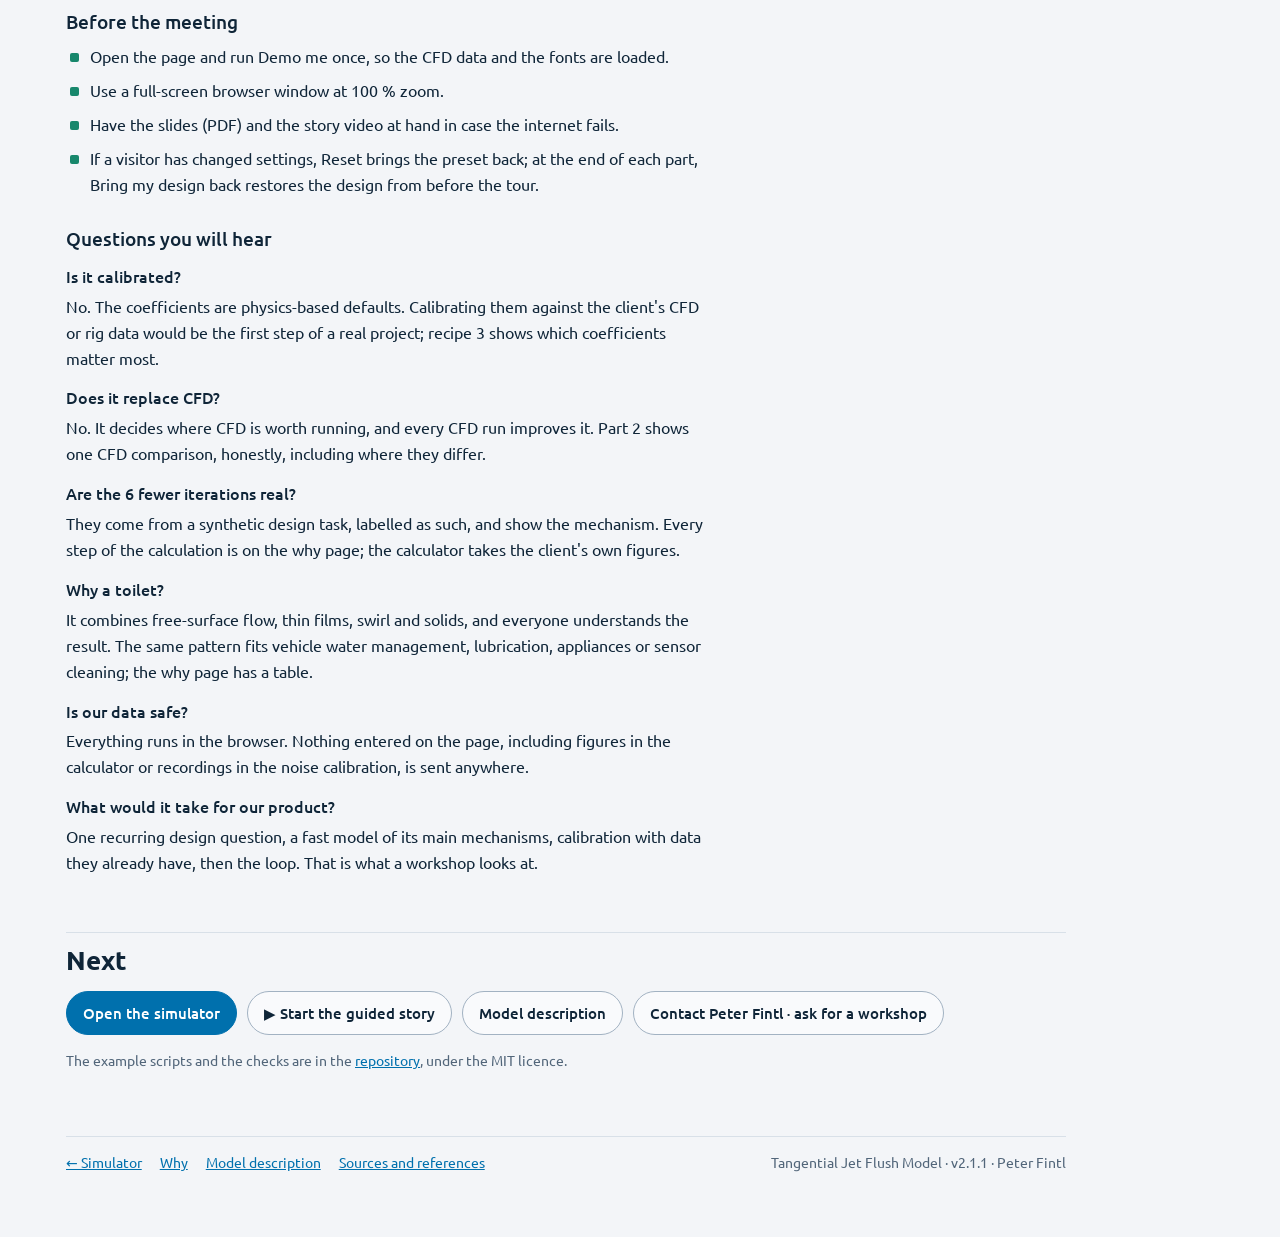
==== commit 5f37cd57: "2.1.1: release version on all pages and in the change log Co-Authored-By: Claude Opus 5.5 <noreply@a" ====
--- a/explore.html
+++ b/explore.html
@@ -408,7 +408,7 @@
 
     <footer class="foot">
       <span class="navl"><a href="./">← Simulator</a><a href="why.html">Why</a><a href="method.html">Model description</a><a href="sources.html">Sources and references</a></span>
-      <span>Tangential Jet Flush Model · v2.1.1 preview · Peter Fintl</span>
+      <span>Tangential Jet Flush Model · v2.1.1 · Peter Fintl</span>
     </footer>
   </div>
 </div>
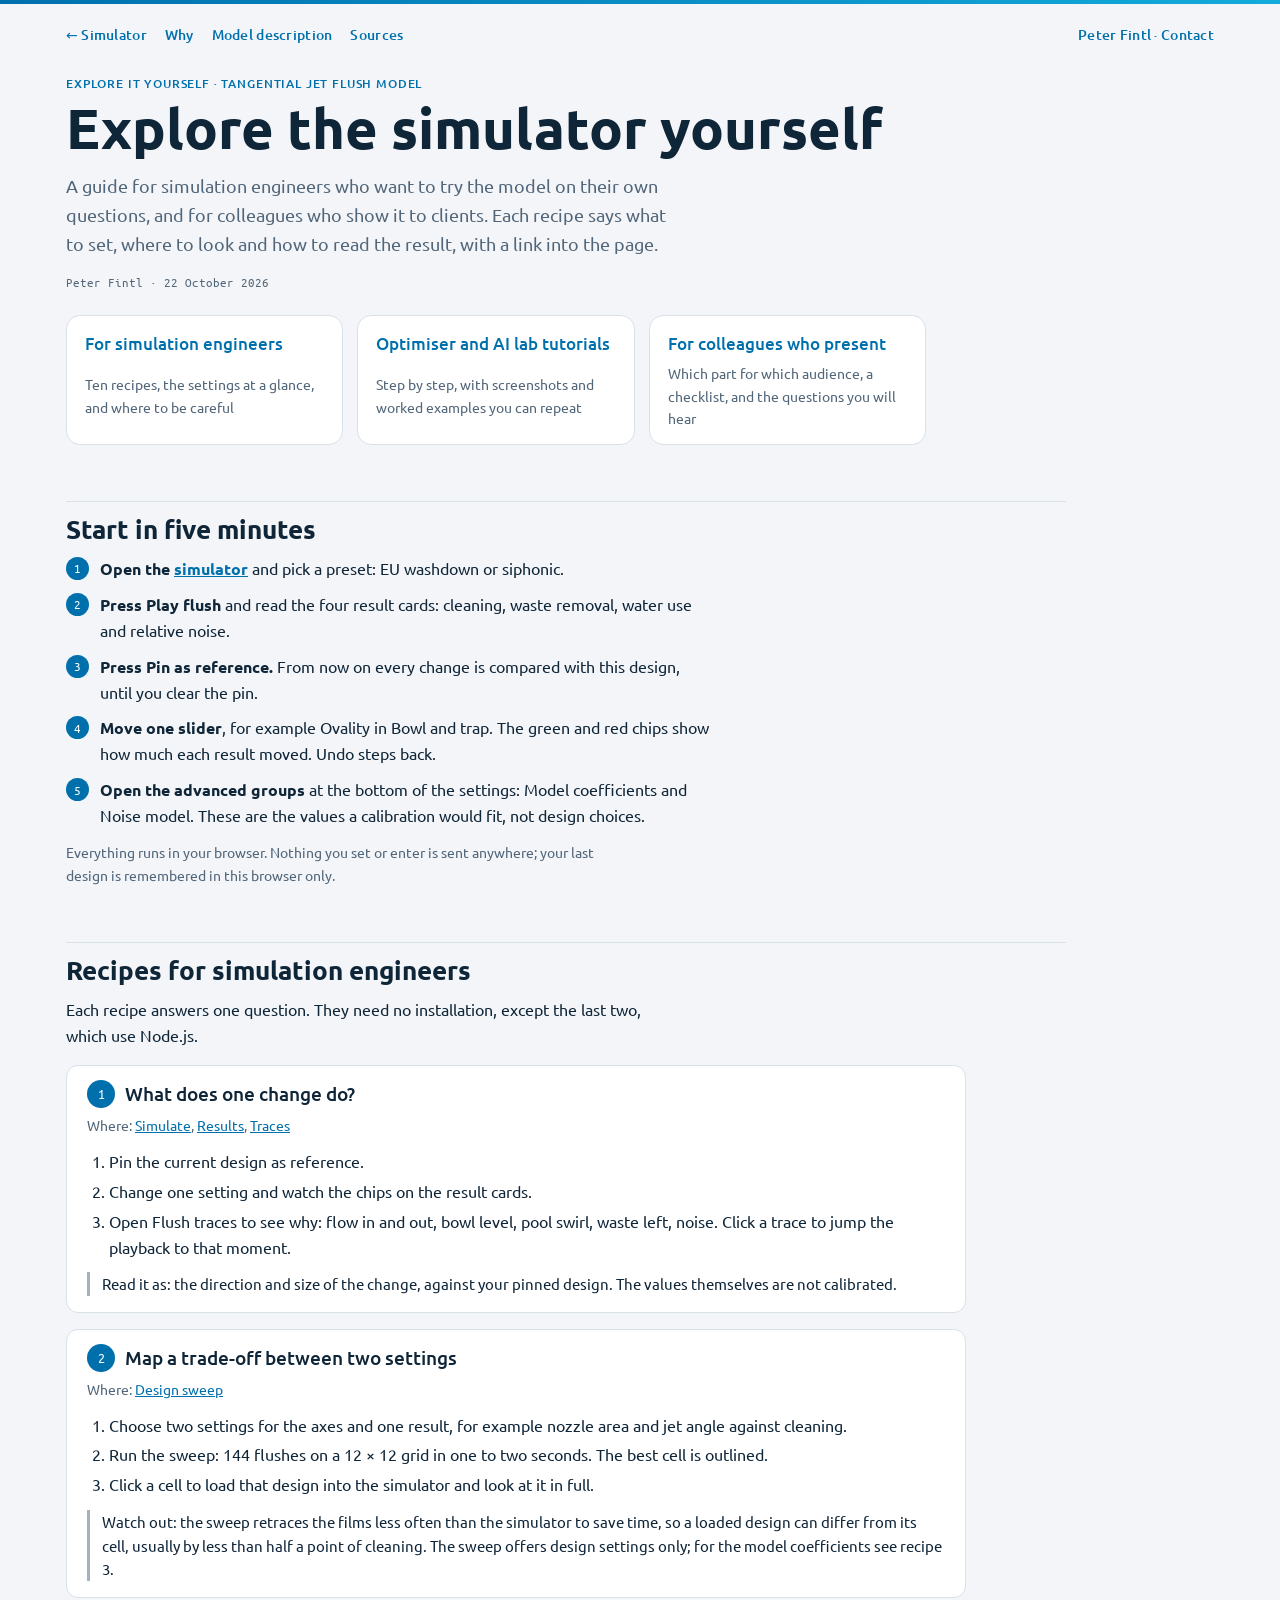
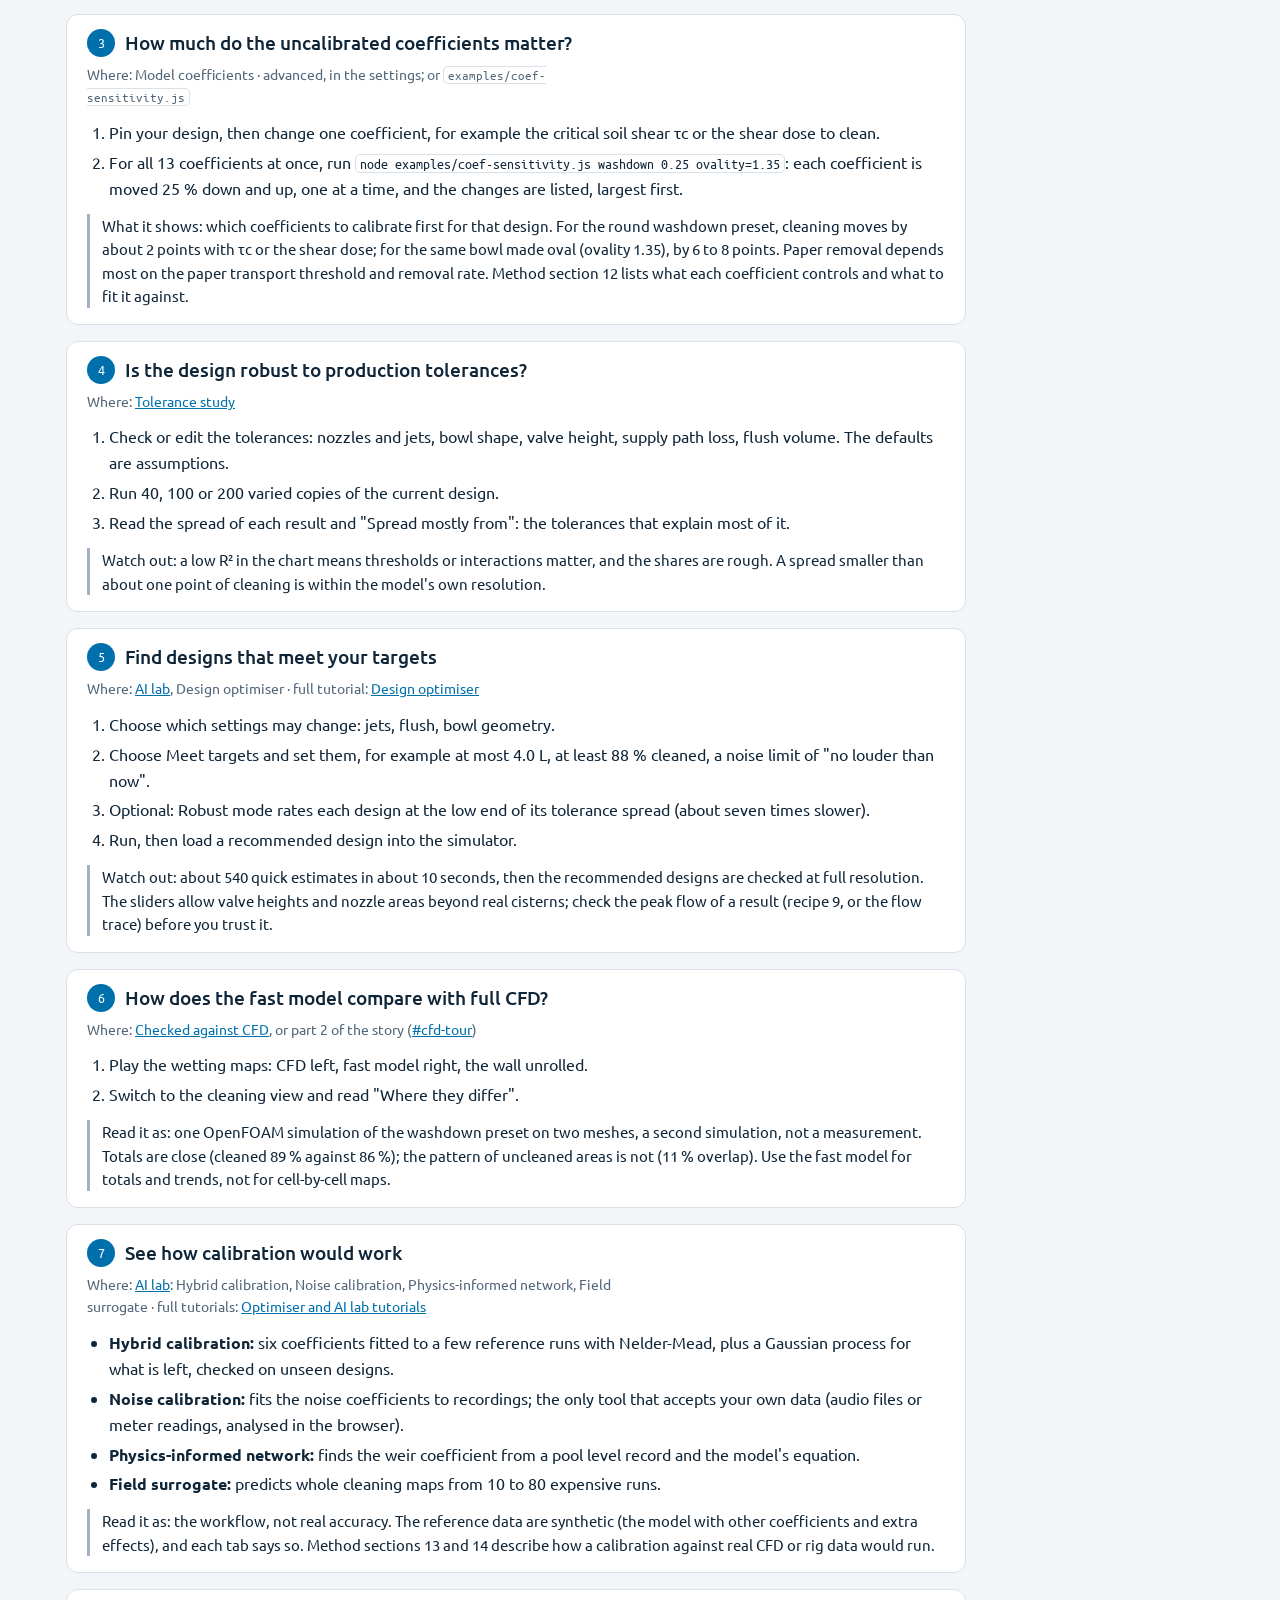
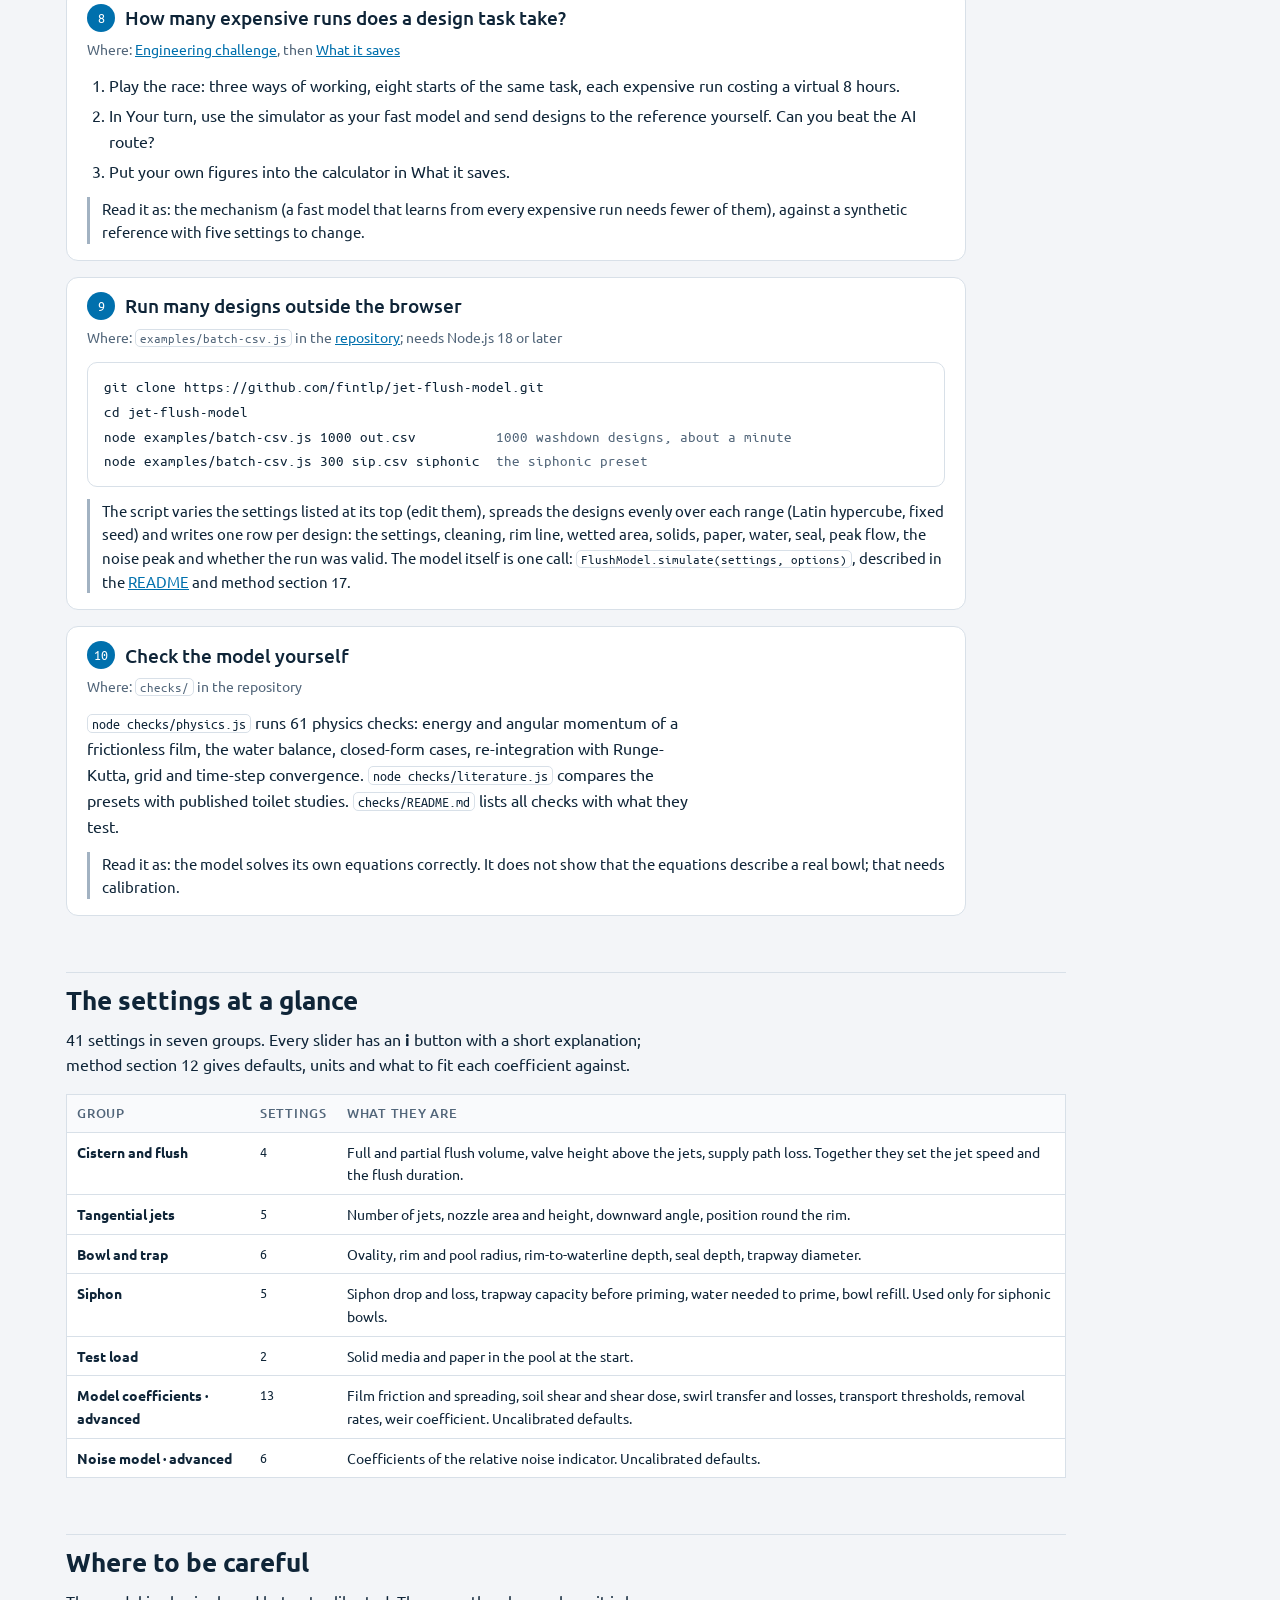
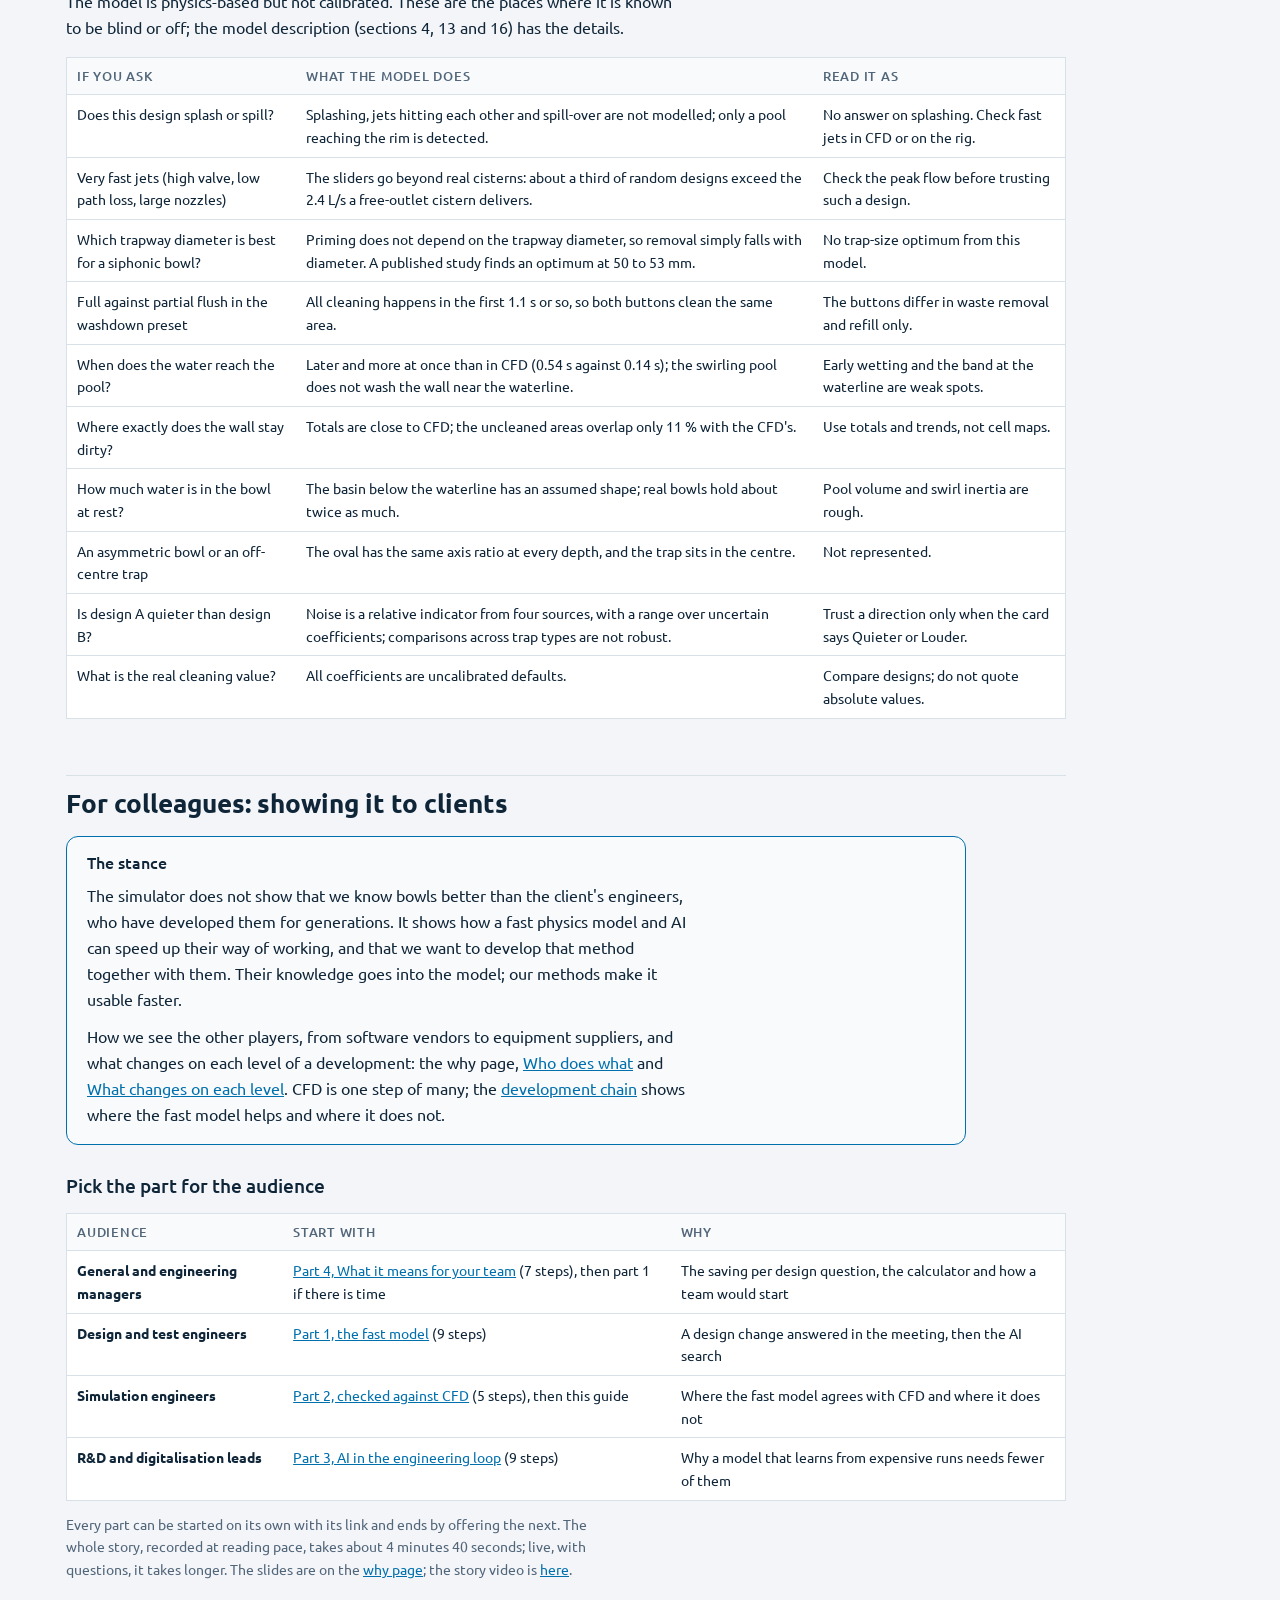
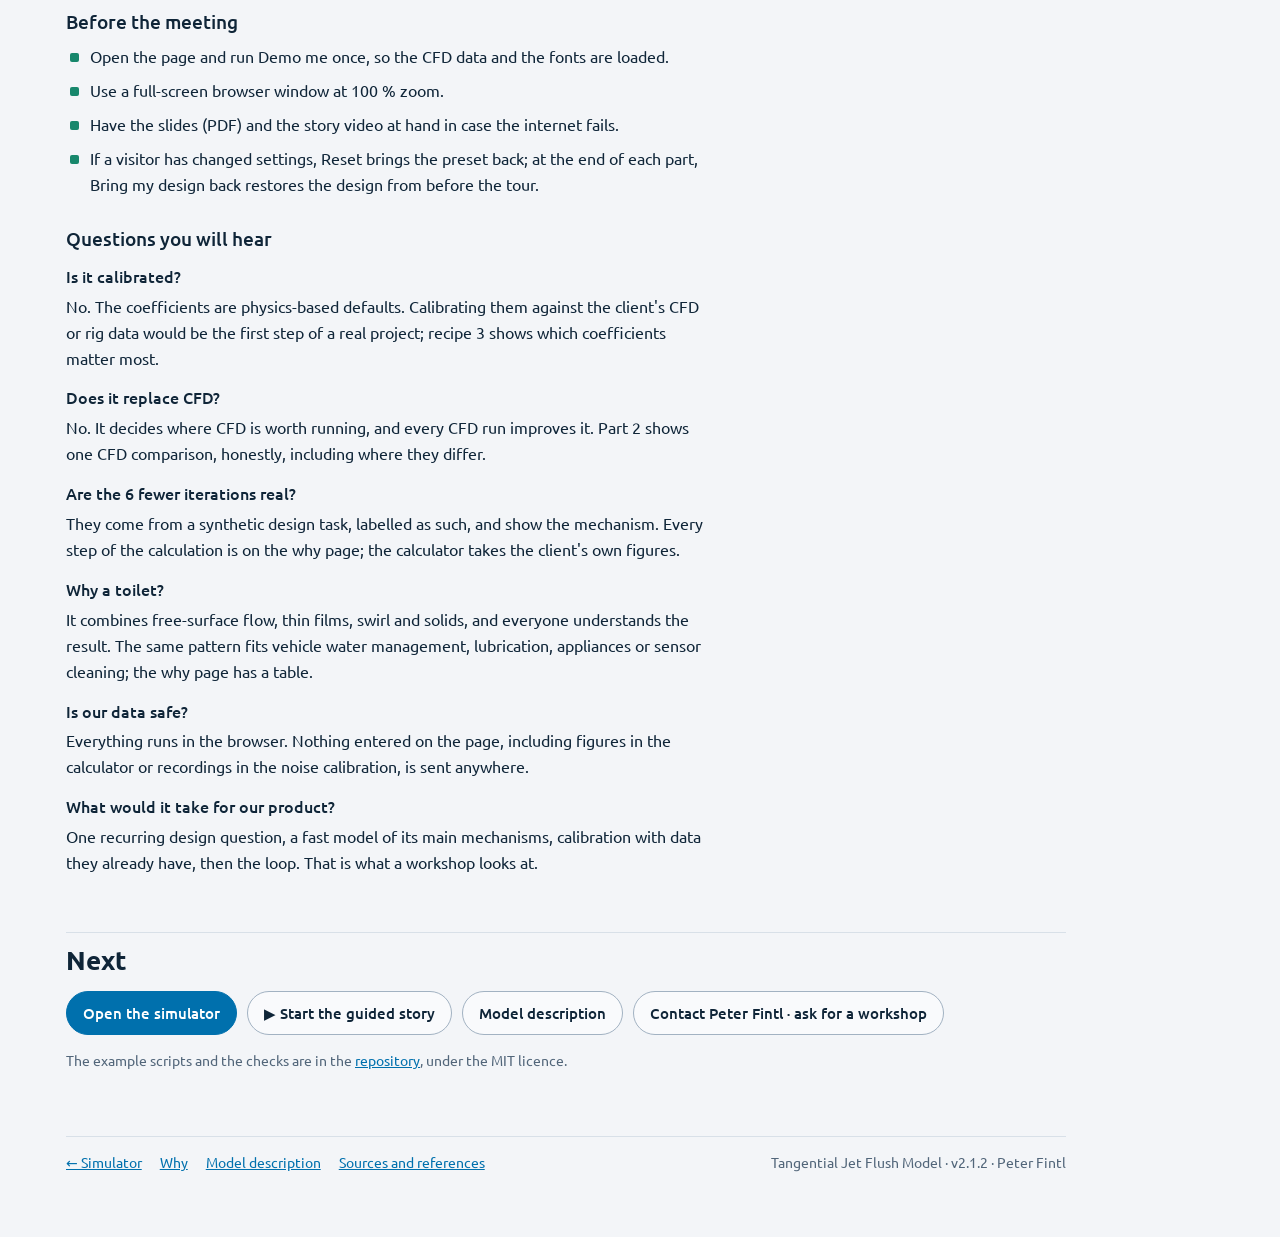
==== commit 16c63622: "2.1.2: a design handed over in the link (from Hydraulic Core Fit) ?preset=washdown&Rrim=135&ovality=" ====
--- a/explore.html
+++ b/explore.html
@@ -408,7 +408,7 @@
 
     <footer class="foot">
       <span class="navl"><a href="./">← Simulator</a><a href="why.html">Why</a><a href="method.html">Model description</a><a href="sources.html">Sources and references</a></span>
-      <span>Tangential Jet Flush Model · v2.1.1 · Peter Fintl</span>
+      <span>Tangential Jet Flush Model · v2.1.2 · Peter Fintl</span>
     </footer>
   </div>
 </div>
